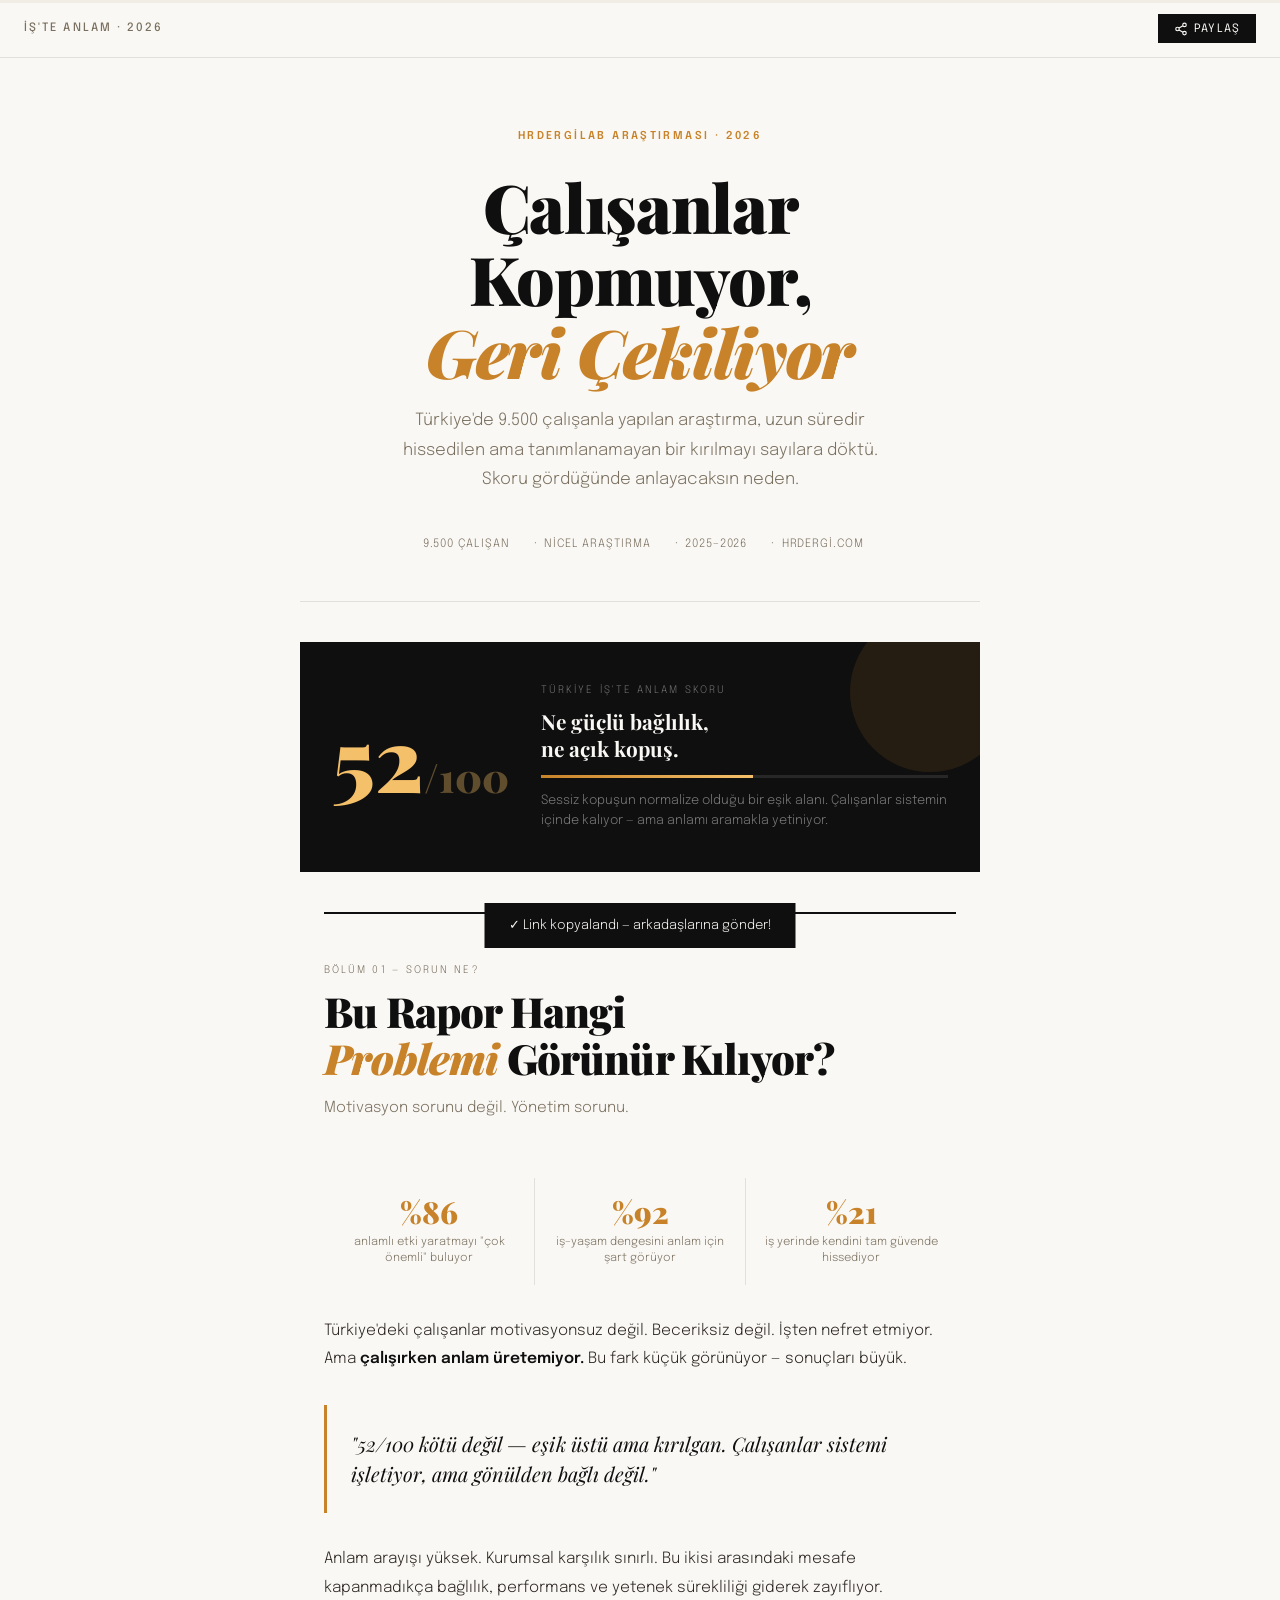
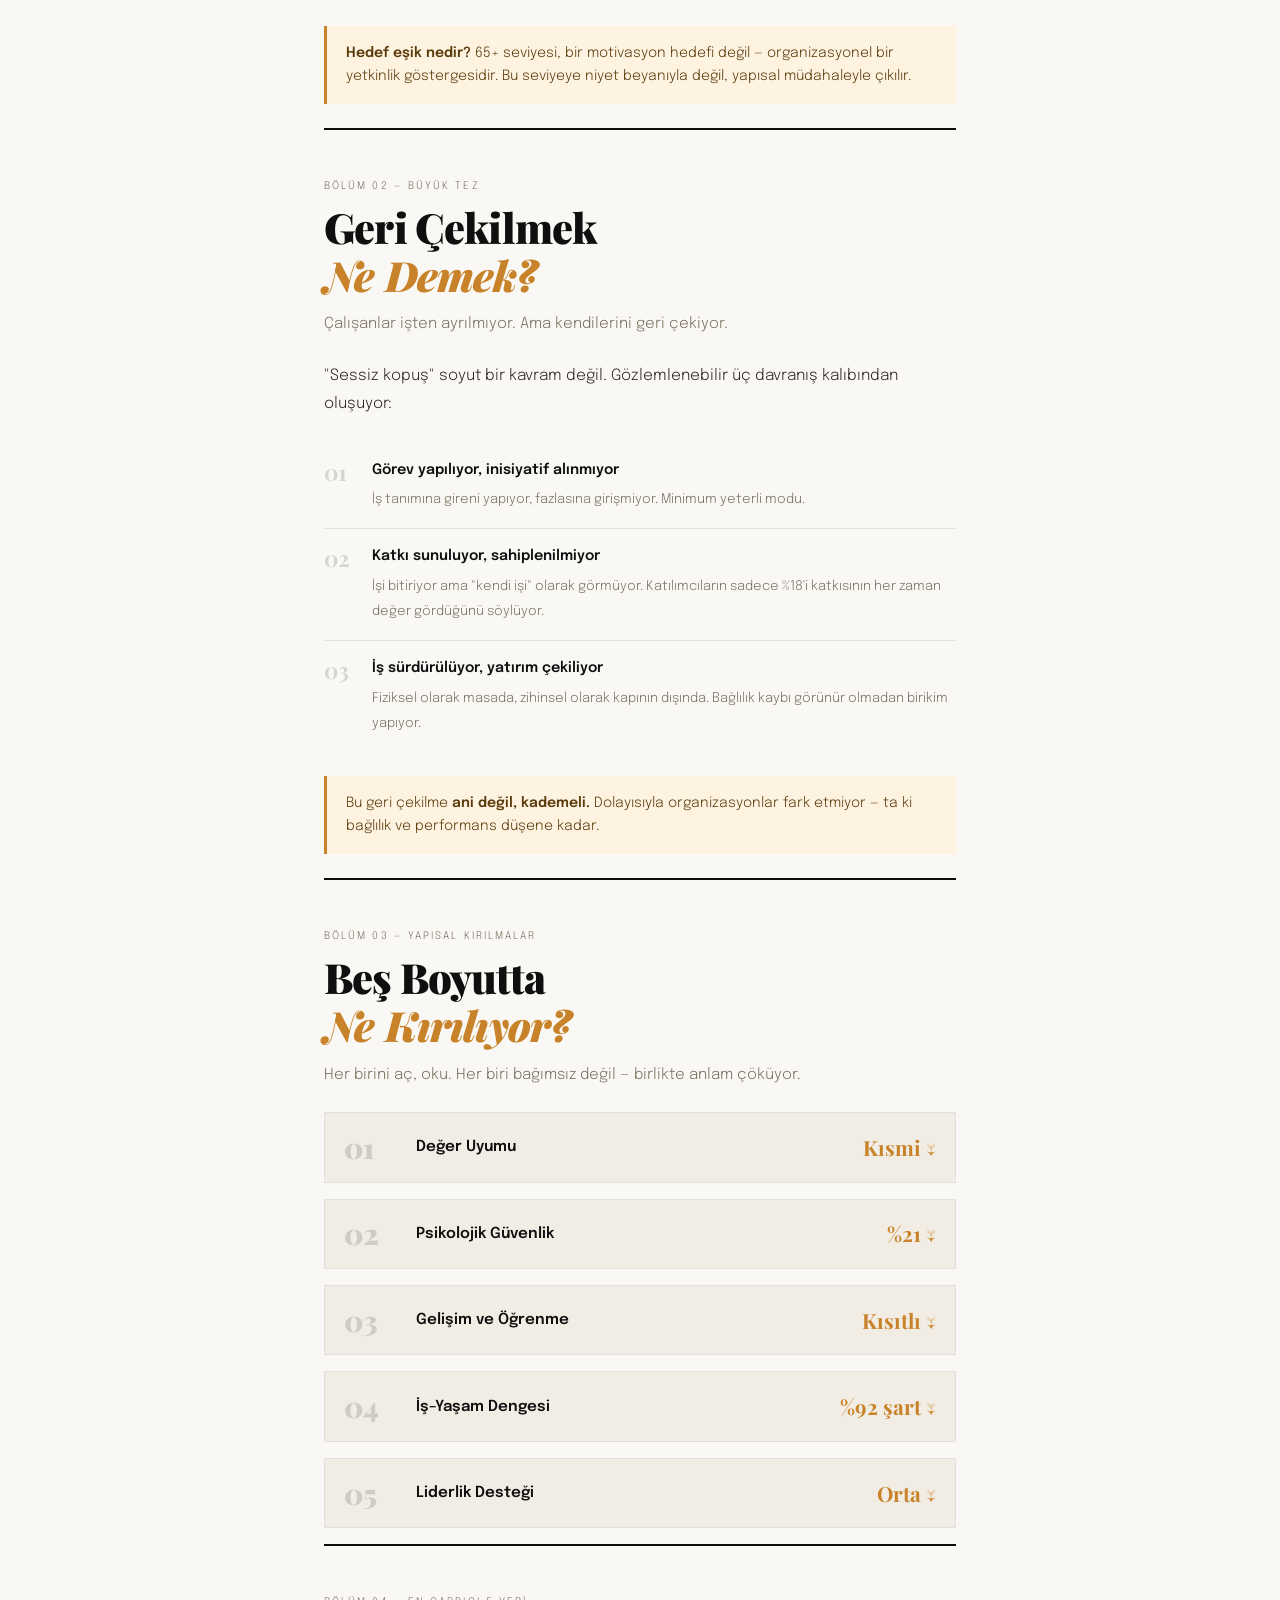
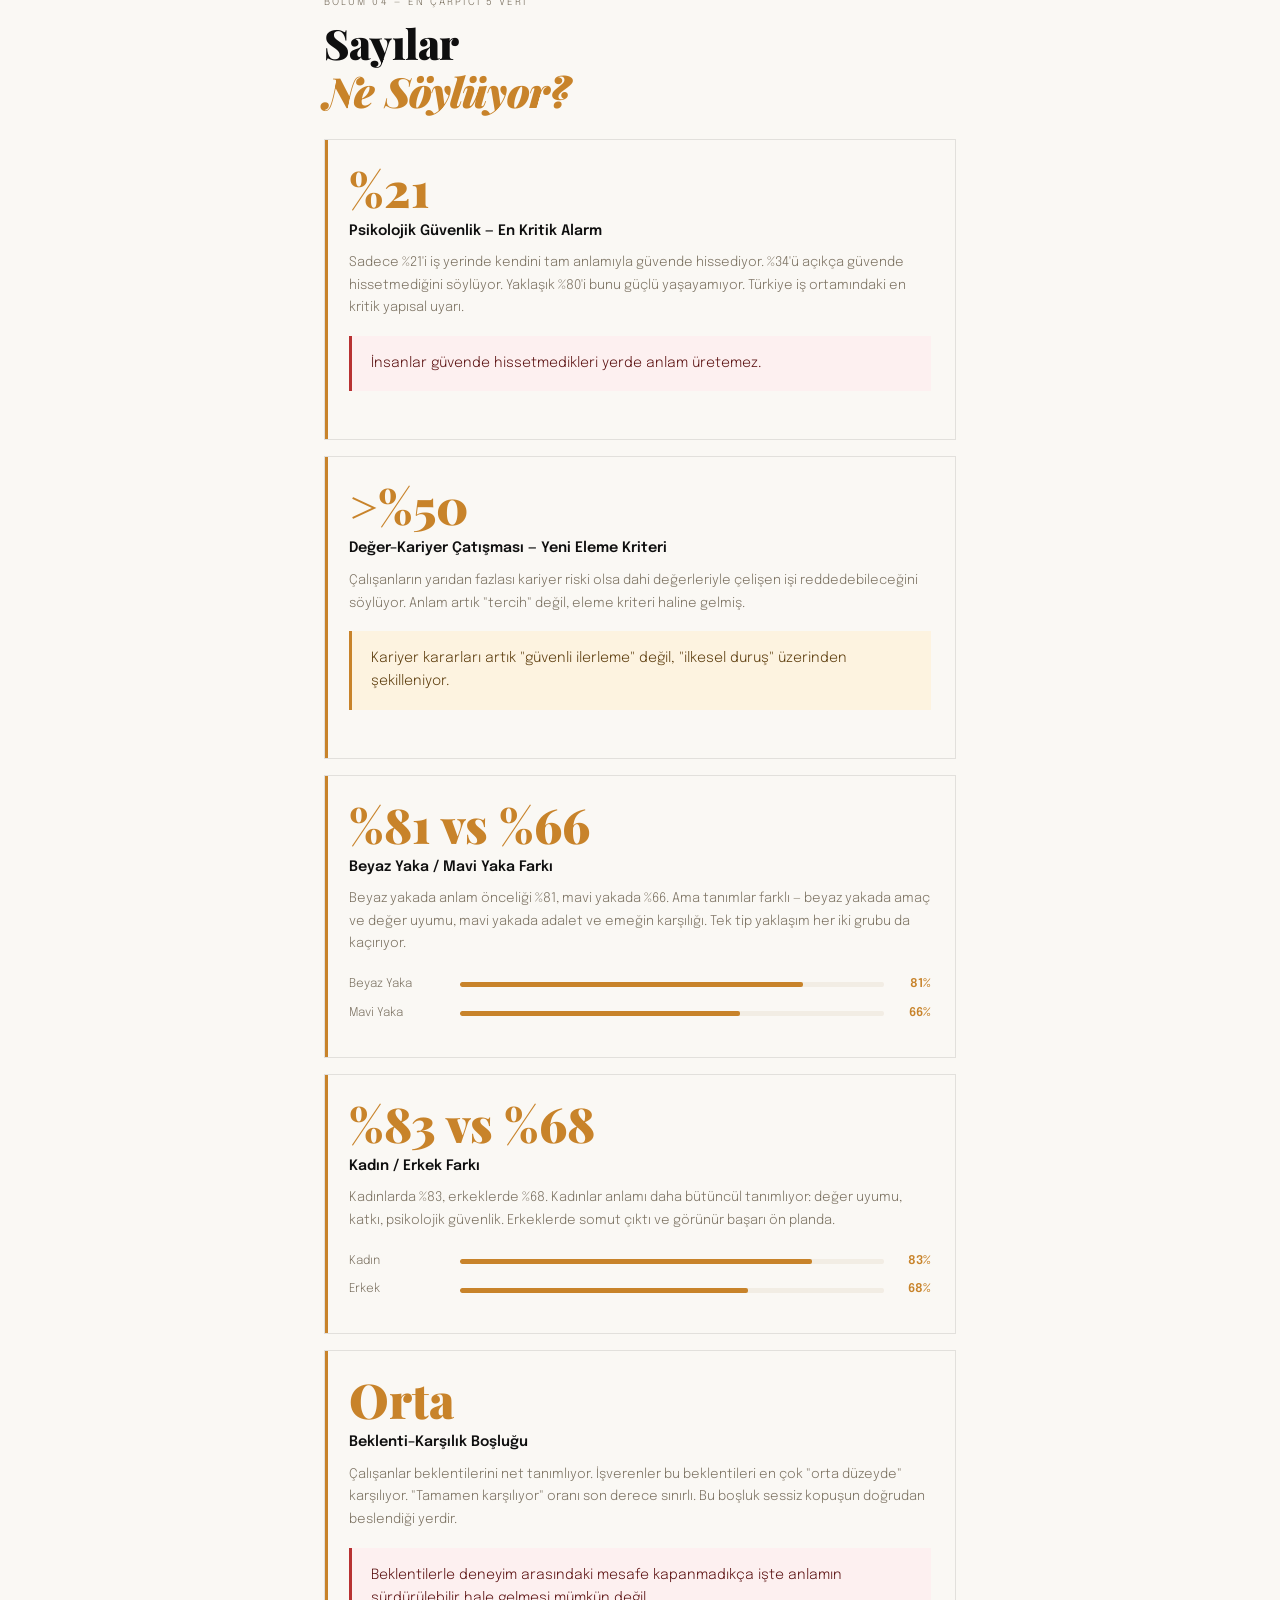
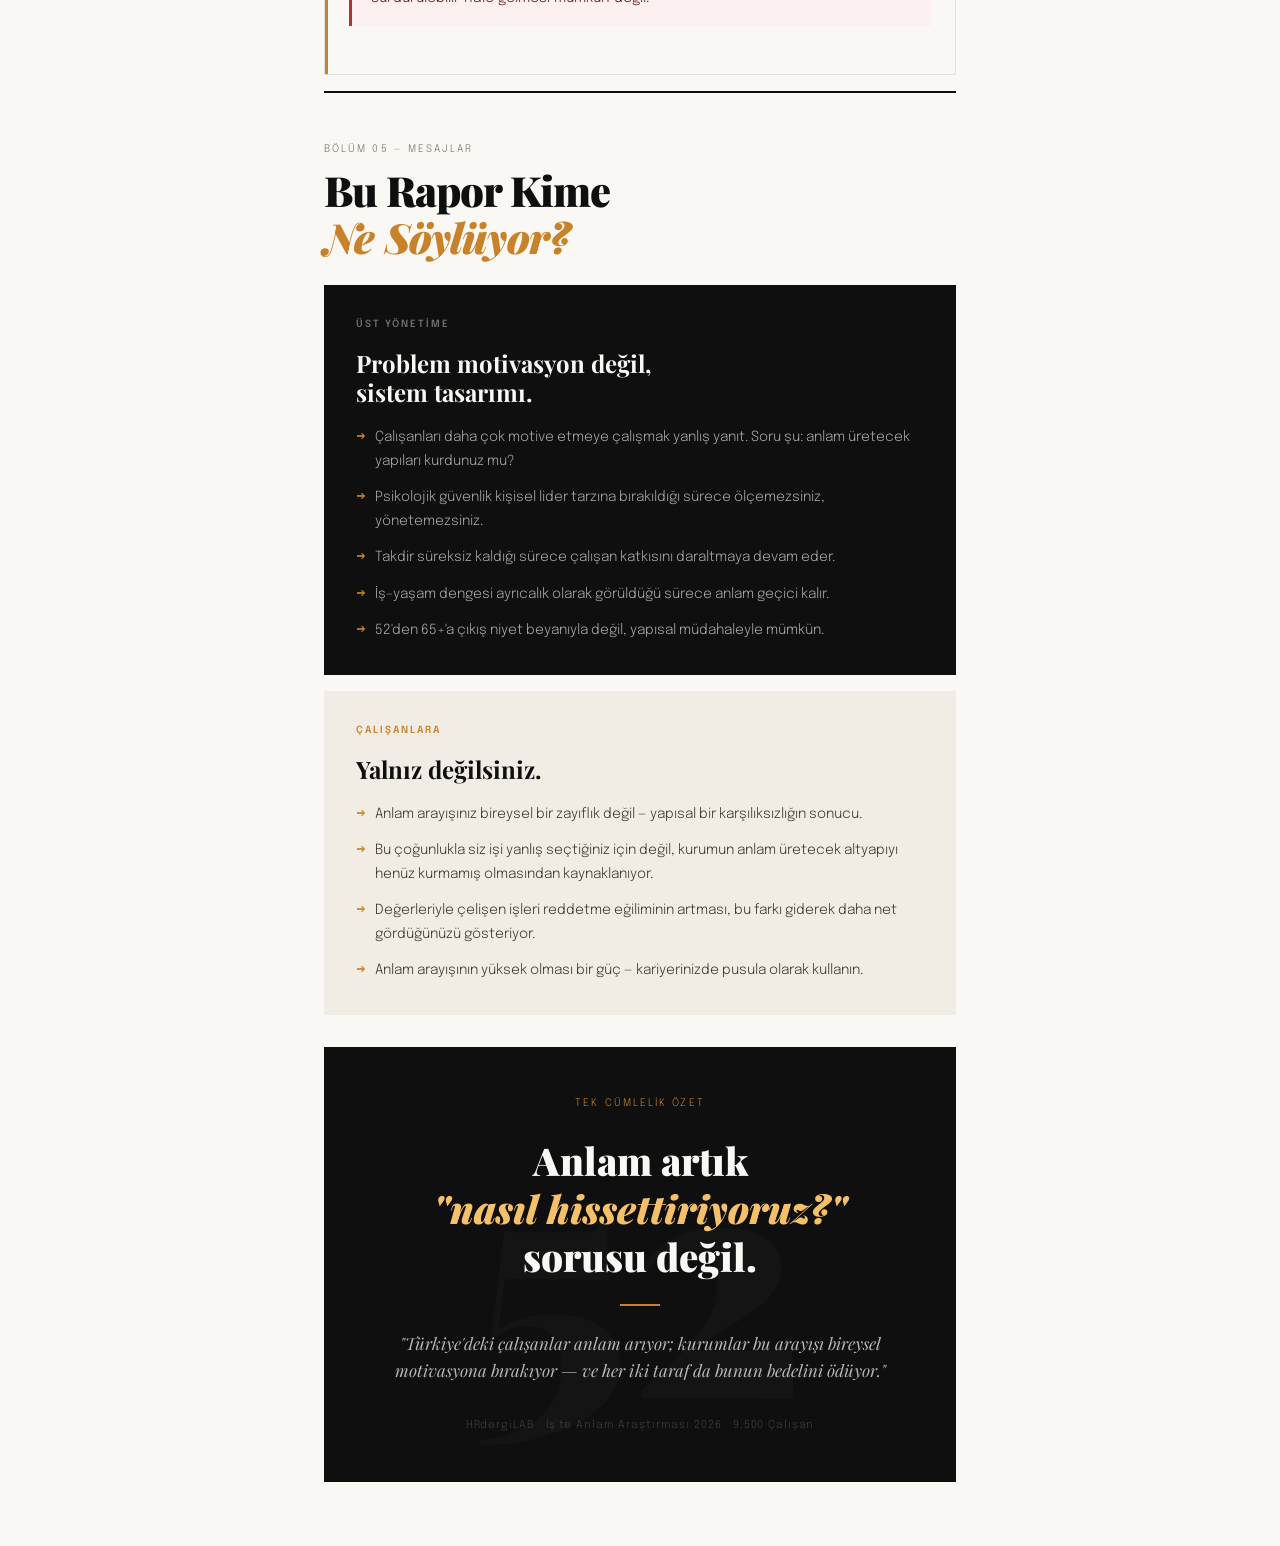
==== index.html @ ba6920d3 "Rename index.html.html to index.html" ====
<!DOCTYPE html>
<html lang="tr">
<head>
<meta charset="UTF-8">
<meta name="viewport" content="width=device-width, initial-scale=1.0">
<meta name="description" content="Türkiye'de 9.500 çalışanla yapılan İş'te Anlam Araştırması 2026 — Kopuş eşiğinde bir çalışma deneyimi">
<title>İş'te Anlam 2026 · Bunu Okuman Lazım</title>
<link href="https://fonts.googleapis.com/css2?family=Playfair+Display:ital,wght@0,700;0,900;1,700&family=Epilogue:wght@300;400;500;600&display=swap" rel="stylesheet">
<style>
:root {
  --ink: #0f0f0f;
  --paper: #faf8f4;
  --cream: #f2ede4;
  --amber: #c8832a;
  --amber-light: #f5c06a;
  --amber-pale: #fdf3e0;
  --red: #b83232;
  --green: #2a7a4b;
  --muted: #7a7060;
  --border: rgba(15,15,15,0.1);
}

* { margin:0; padding:0; box-sizing:border-box; }
html { scroll-behavior: smooth; }

body {
  background: var(--paper);
  color: var(--ink);
  font-family: 'Epilogue', sans-serif;
  font-weight: 300;
  line-height: 1.6;
  -webkit-font-smoothing: antialiased;
}

/* ─── READING PROGRESS ─── */
#rp {
  position: fixed; top:0; left:0; right:0; height:3px; z-index:999;
  background: var(--cream);
}
#rp-bar {
  height:100%; width:0%;
  background: linear-gradient(90deg, var(--amber), var(--amber-light));
  transition: width 0.08s linear;
}

/* ─── STICKY NAV ─── */
.topbar {
  position: sticky; top:0; z-index:100;
  background: rgba(250,248,244,0.95);
  backdrop-filter: blur(8px);
  border-bottom: 1px solid var(--border);
  padding: 0.9rem 1.5rem;
  display: flex; align-items: center; justify-content: space-between;
}
.topbar-brand {
  font-size: 0.72rem; letter-spacing: 0.18em; text-transform: uppercase;
  color: var(--muted); font-weight: 500;
}
.topbar-share {
  background: var(--ink); color: var(--paper);
  border: none; cursor: pointer;
  font-family: 'Epilogue', sans-serif;
  font-size: 0.72rem; letter-spacing: 0.1em; text-transform: uppercase;
  padding: 0.45rem 1rem;
  display: flex; align-items: center; gap: 0.4rem;
  transition: background 0.2s;
}
.topbar-share:hover { background: var(--amber); }
.topbar-share svg { width:14px; height:14px; }

/* ─── HERO ─── */
.hero {
  padding: 4rem 1.5rem 3rem;
  max-width: 680px; margin: 0 auto;
  text-align: center;
  border-bottom: 1px solid var(--border);
}
.hero-kicker {
  display: inline-block;
  font-size: 0.68rem; letter-spacing: 0.22em; text-transform: uppercase;
  color: var(--amber); font-weight: 600;
  margin-bottom: 1.5rem;
}
.hero-title {
  font-family: 'Playfair Display', serif;
  font-size: clamp(2.4rem, 8vw, 4.2rem);
  font-weight: 900;
  line-height: 1.08;
  margin-bottom: 1.2rem;
  letter-spacing: -0.02em;
}
.hero-title em { font-style: italic; color: var(--amber); }
.hero-deck {
  font-size: 1.05rem; color: var(--muted);
  max-width: 520px; margin: 0 auto 2.5rem;
  line-height: 1.75;
}
.hero-meta {
  display: flex; align-items: center; justify-content: center;
  gap: 1.5rem; flex-wrap: wrap;
  font-size: 0.72rem; letter-spacing: 0.08em; text-transform: uppercase;
  color: var(--muted);
}
.hero-meta span { display: flex; align-items: center; gap: 0.4rem; }
.hero-meta span::before { content:'·'; }
.hero-meta span:first-child::before { content:''; }

/* ─── SCORE HERO BLOCK ─── */
.score-block {
  margin: 2.5rem 1.5rem;
  max-width: 680px; margin-left: auto; margin-right: auto;
  background: var(--ink);
  color: var(--paper);
  padding: 2.5rem 2rem;
  display: grid; grid-template-columns: auto 1fr; gap: 2rem; align-items: center;
  position: relative; overflow: hidden;
}
.score-block::before {
  content: '';
  position: absolute; right: -30px; top: -30px;
  width: 160px; height: 160px; border-radius: 50%;
  background: rgba(200,131,42,0.12);
}
.score-num {
  font-family: 'Playfair Display', serif;
  font-size: 5.5rem; font-weight: 900;
  color: var(--amber-light);
  line-height: 1;
}
.score-denom { font-size: 2.5rem; opacity: 0.35; }
.score-right {}
.score-label {
  font-size: 0.65rem; letter-spacing: 0.2em; text-transform: uppercase;
  color: rgba(255,255,255,0.4); margin-bottom: 0.6rem;
}
.score-headline {
  font-family: 'Playfair Display', serif;
  font-size: 1.3rem; font-weight: 700;
  color: var(--paper); margin-bottom: 0.8rem;
  line-height: 1.3;
}
.score-bar-track {
  height: 3px; background: rgba(255,255,255,0.1); margin-bottom: 0.8rem;
}
.score-bar-fill {
  height: 100%; width: 0%;
  background: linear-gradient(90deg, var(--amber), var(--amber-light));
  transition: width 1.4s cubic-bezier(0.22,1,0.36,1);
}
.score-caption { font-size: 0.8rem; color: rgba(255,255,255,0.45); line-height: 1.6; }

/* ─── CONTAINER ─── */
.container { max-width: 680px; margin: 0 auto; padding: 0 1.5rem; }

/* ─── SECTION HEADER ─── */
.sec-header {
  padding: 3rem 0 1.5rem;
  border-top: 2px solid var(--ink);
}
.sec-num {
  font-size: 0.65rem; letter-spacing: 0.2em; text-transform: uppercase;
  color: var(--muted); margin-bottom: 0.5rem;
}
.sec-title {
  font-family: 'Playfair Display', serif;
  font-size: clamp(1.7rem, 5vw, 2.6rem);
  font-weight: 900; line-height: 1.15;
  letter-spacing: -0.02em;
}
.sec-title em { font-style: italic; color: var(--amber); }
.sec-lead {
  font-size: 0.95rem; color: var(--muted);
  margin-top: 0.8rem; line-height: 1.75;
}

/* ─── PULL QUOTE ─── */
.pullquote {
  margin: 2rem 0;
  padding: 1.5rem 0 1.5rem 1.5rem;
  border-left: 3px solid var(--amber);
  font-family: 'Playfair Display', serif;
  font-size: 1.25rem; font-style: italic;
  line-height: 1.5; color: var(--ink);
}

/* ─── STAT PILL ROW ─── */
.stat-row {
  display: grid; grid-template-columns: repeat(3, 1fr);
  gap: 1px; background: var(--border);
  margin: 2rem 0;
}
.stat-cell {
  background: var(--paper);
  padding: 1.2rem 1rem;
  text-align: center;
}
.stat-val {
  font-family: 'Playfair Display', serif;
  font-size: 1.9rem; font-weight: 900; color: var(--amber);
  display: block; line-height: 1;
}
.stat-lbl { font-size: 0.72rem; color: var(--muted); margin-top: 0.4rem; line-height: 1.4; }

/* ─── BODY TEXT ─── */
.body-text {
  font-size: 0.97rem; line-height: 1.82;
  color: #2a2520;
  margin-bottom: 1.2rem;
}
.body-text strong { font-weight: 600; color: var(--ink); }

/* ─── ALERT BOX ─── */
.alert {
  background: var(--amber-pale);
  border-left: 3px solid var(--amber);
  padding: 1rem 1.2rem;
  margin: 1.5rem 0;
  font-size: 0.88rem; line-height: 1.65;
  color: #5a3a0a;
}
.alert-red {
  background: #fdf0f0;
  border-left-color: var(--red);
  color: #5a1010;
}
.alert-green {
  background: #f0faf4;
  border-left-color: var(--green);
  color: #0f3a20;
}
.alert strong { font-weight: 600; }

/* ─── 5 BREAKS ─── */
.break-card {
  border: 1px solid var(--border);
  margin-bottom: 1rem;
  overflow: hidden;
}
.break-card-head {
  display: grid; grid-template-columns: 56px 1fr auto;
  align-items: center; gap: 1rem;
  padding: 1.1rem 1.2rem;
  background: var(--cream);
  cursor: pointer;
  user-select: none;
  transition: background 0.2s;
}
.break-card-head:hover { background: #ede8de; }
.break-card-num {
  font-family: 'Playfair Display', serif;
  font-size: 1.8rem; font-weight: 900;
  color: rgba(15,15,15,0.15);
  line-height: 1;
}
.break-card-title { font-size: 0.95rem; font-weight: 600; }
.break-card-metric {
  font-family: 'Playfair Display', serif;
  font-size: 1.3rem; font-weight: 700;
  color: var(--amber); white-space: nowrap;
}
.break-card-body {
  display: none; padding: 1.2rem 1.2rem 1.5rem;
  border-top: 1px solid var(--border);
}
.break-card-body.open { display: block; }
.break-body-grid { display: grid; grid-template-columns: 1fr; gap: 1rem; }
@media(min-width:520px) { .break-body-grid { grid-template-columns: 1fr 1fr; } }
.break-body-col {}
.break-col-head {
  font-size: 0.62rem; letter-spacing: 0.15em; text-transform: uppercase;
  color: var(--muted); margin-bottom: 0.6rem; font-weight: 600;
}
.break-col-text {
  font-size: 0.85rem; line-height: 1.72; color: #3a3328;
}
.risk-chip {
  display: inline-block; margin-top: 0.8rem;
  background: #fdf0f0; color: var(--red);
  font-size: 0.75rem; padding: 0.35rem 0.8rem;
  font-weight: 500;
}

/* ─── DATA CARDS ─── */
.data-card {
  border: 1px solid var(--border);
  padding: 1.5rem;
  margin-bottom: 1rem;
  position: relative;
}
.data-card::before {
  content: '';
  position: absolute; top:0; left:0; bottom:0; width:3px;
  background: var(--amber);
}
.data-big {
  font-family: 'Playfair Display', serif;
  font-size: 3rem; font-weight: 900; color: var(--amber);
  line-height: 1; margin-bottom: 0.5rem;
}
.data-title { font-size: 0.9rem; font-weight: 600; margin-bottom: 0.6rem; }
.data-body { font-size: 0.83rem; color: var(--muted); line-height: 1.7; }

/* ─── COMPARE BARS ─── */
.compare-wrap { margin-top: 1.2rem; }
.compare-row {
  display: grid; grid-template-columns: 100px 1fr 36px;
  align-items: center; gap: 0.7rem; margin-bottom: 0.6rem;
}
.compare-lbl { font-size: 0.75rem; color: var(--muted); }
.compare-track { height: 5px; background: var(--cream); border-radius: 2px; overflow: hidden; }
.compare-fill {
  height: 100%; width: 0%; background: var(--amber);
  border-radius: 2px;
  transition: width 1.2s cubic-bezier(0.22,1,0.36,1);
}
.compare-pct { font-size: 0.75rem; font-weight: 600; color: var(--amber); text-align: right; }

/* ─── BEHAVIOR LIST ─── */
.behavior-list { margin: 1.5rem 0; }
.b-item {
  display: grid; grid-template-columns: 32px 1fr;
  gap: 1rem; padding: 1rem 0;
  border-bottom: 1px solid var(--border);
}
.b-item:last-child { border-bottom: none; }
.b-n {
  font-family: 'Playfair Display', serif;
  font-size: 1.4rem; font-weight: 700; color: rgba(15,15,15,0.15);
  line-height: 1.2;
}
.b-strong { font-size: 0.9rem; font-weight: 600; display: block; margin-bottom: 0.3rem; }
.b-text { font-size: 0.83rem; color: var(--muted); line-height: 1.65; }

/* ─── MESSAGES ─── */
.msg-block {
  padding: 2rem;
  margin-bottom: 1rem;
}
.msg-block-dark { background: var(--ink); color: var(--paper); }
.msg-block-light { background: var(--cream); }
.msg-label {
  font-size: 0.62rem; letter-spacing: 0.2em; text-transform: uppercase;
  margin-bottom: 1rem; font-weight: 600;
}
.msg-block-dark .msg-label { color: rgba(255,255,255,0.4); }
.msg-block-light .msg-label { color: var(--amber); }
.msg-title {
  font-family: 'Playfair Display', serif;
  font-size: 1.5rem; font-weight: 700; line-height: 1.2;
  margin-bottom: 1.2rem;
}
.msg-list { list-style: none; display: flex; flex-direction: column; gap: 0.8rem; }
.msg-list li {
  font-size: 0.87rem; line-height: 1.7;
  padding-left: 1.2rem; position: relative;
}
.msg-list li::before {
  content: '→'; position: absolute; left: 0;
  color: var(--amber); font-weight: 600;
}
.msg-block-dark .msg-list li { color: rgba(255,255,255,0.65); }
.msg-block-light .msg-list li { color: #3a3328; }

/* ─── FINALE ─── */
.finale {
  margin: 2rem 0 4rem;
  padding: 3rem 1.5rem;
  background: var(--ink);
  text-align: center;
  position: relative; overflow: hidden;
}
.finale::before {
  content: '52';
  position: absolute;
  font-family: 'Playfair Display', serif;
  font-size: 20rem; font-weight: 900;
  color: rgba(255,255,255,0.02);
  top: 50%; left: 50%;
  transform: translate(-50%, -50%);
  white-space: nowrap; pointer-events: none;
}
.finale-kicker {
  font-size: 0.65rem; letter-spacing: 0.2em; text-transform: uppercase;
  color: var(--amber); margin-bottom: 1.5rem;
}
.finale-title {
  font-family: 'Playfair Display', serif;
  font-size: clamp(1.4rem, 5vw, 2.4rem); font-weight: 900;
  color: var(--paper); line-height: 1.25;
  margin-bottom: 1.5rem;
}
.finale-title em { font-style: italic; color: var(--amber-light); }
.finale-rule { width: 40px; height: 2px; background: var(--amber); margin: 0 auto 1.5rem; }
.finale-quote {
  font-family: 'Playfair Display', serif;
  font-style: italic; font-size: 1.05rem; line-height: 1.65;
  color: rgba(255,255,255,0.7); max-width: 520px; margin: 0 auto;
}
.finale-source {
  margin-top: 2rem;
  font-size: 0.68rem; letter-spacing: 0.08em;
  color: rgba(255,255,255,0.2);
}

/* ─── DIVIDER ─── */
.divider {
  border: none; border-top: 1px solid var(--border);
  margin: 2rem 0;
}

/* ─── TOAST ─── */
#toast {
  position: fixed; bottom: 2rem; left: 50%; transform: translateX(-50%) translateY(80px);
  background: var(--ink); color: var(--paper);
  padding: 0.75rem 1.5rem; font-size: 0.82rem;
  z-index: 9999; transition: transform 0.3s ease;
  pointer-events: none;
}
#toast.show { transform: translateX(-50%) translateY(0); }

/* ─── ANIMATIONS ─── */
.reveal { opacity:0; transform: translateY(20px); transition: opacity 0.6s ease, transform 0.6s ease; }
.reveal.on { opacity:1; transform: translateY(0); }

/* ─── MOBILE TWEAKS ─── */
@media(max-width: 480px) {
  .score-block { grid-template-columns: 1fr; text-align: center; }
  .score-num { font-size: 4rem; }
  .stat-row { grid-template-columns: 1fr 1fr; }
  .stat-row .stat-cell:last-child { grid-column: span 2; }
}
</style>
</head>
<body>

<div id="rp"><div id="rp-bar"></div></div>

<!-- NAV -->
<div class="topbar">
  <div class="topbar-brand">İş'te Anlam · 2026</div>
  <button class="topbar-share" onclick="shareOrCopy()">
    <svg viewBox="0 0 24 24" fill="none" stroke="currentColor" stroke-width="2">
      <circle cx="18" cy="5" r="3"/><circle cx="6" cy="12" r="3"/><circle cx="18" cy="19" r="3"/>
      <line x1="8.59" y1="13.51" x2="15.42" y2="17.49"/><line x1="15.41" y1="6.51" x2="8.59" y2="10.49"/>
    </svg>
    Paylaş
  </button>
</div>

<!-- HERO -->
<div class="hero reveal">
  <span class="hero-kicker">HRdergiLAB Araştırması · 2026</span>
  <h1 class="hero-title">Çalışanlar Kopmuyor,<br><em>Geri Çekiliyor</em></h1>
  <p class="hero-deck">
    Türkiye'de 9.500 çalışanla yapılan araştırma, uzun süredir hissedilen ama tanımlanamayan bir kırılmayı sayılara döktü. Skoru gördüğünde anlayacaksın neden.
  </p>
  <div class="hero-meta">
    <span>9.500 Çalışan</span>
    <span>Nicel Araştırma</span>
    <span>2025–2026</span>
    <span>hrdergi.com</span>
  </div>
</div>

<!-- SCORE -->
<div class="score-block reveal">
  <div class="score-num">52<span class="score-denom">/100</span></div>
  <div class="score-right">
    <div class="score-label">Türkiye İş'te Anlam Skoru</div>
    <div class="score-headline">Ne güçlü bağlılık,<br>ne açık kopuş.</div>
    <div class="score-bar-track"><div class="score-bar-fill" id="sbar"></div></div>
    <div class="score-caption">Sessiz kopuşun normalize olduğu bir eşik alanı. Çalışanlar sistemin içinde kalıyor — ama anlamı aramakla yetiniyor.</div>
  </div>
</div>

<!-- BÖLÜM 1: SORUN -->
<div class="container">
  <div class="sec-header reveal">
    <div class="sec-num">Bölüm 01 — Sorun Ne?</div>
    <h2 class="sec-title">Bu Rapor Hangi<br><em>Problemi</em> Görünür Kılıyor?</h2>
    <p class="sec-lead">Motivasyon sorunu değil. Yönetim sorunu.</p>
  </div>

  <div class="stat-row reveal">
    <div class="stat-cell">
      <span class="stat-val">%86</span>
      <div class="stat-lbl">anlamlı etki yaratmayı "çok önemli" buluyor</div>
    </div>
    <div class="stat-cell">
      <span class="stat-val">%92</span>
      <div class="stat-lbl">iş–yaşam dengesini anlam için şart görüyor</div>
    </div>
    <div class="stat-cell">
      <span class="stat-val">%21</span>
      <div class="stat-lbl">iş yerinde kendini tam güvende hissediyor</div>
    </div>
  </div>

  <p class="body-text reveal">
    Türkiye'deki çalışanlar motivasyonsuz değil. Beceriksiz değil. İşten nefret etmiyor. Ama <strong>çalışırken anlam üretemiyor.</strong> Bu fark küçük görünüyor — sonuçları büyük.
  </p>

  <div class="pullquote reveal">
    "52/100 kötü değil — eşik üstü ama kırılgan. Çalışanlar sistemi işletiyor, ama gönülden bağlı değil."
  </div>

  <p class="body-text reveal">
    Anlam arayışı yüksek. Kurumsal karşılık sınırlı. Bu ikisi arasındaki mesafe kapanmadıkça bağlılık, performans ve yetenek sürekliliği giderek zayıflıyor.
  </p>

  <div class="alert reveal">
    <strong>Hedef eşik nedir?</strong> 65+ seviyesi, bir motivasyon hedefi değil — organizasyonel bir yetkinlik göstergesidir. Bu seviyeye niyet beyanıyla değil, yapısal müdahaleyle çıkılır.
  </div>
</div>

<!-- BÖLÜM 2: BÜYÜK TEZ -->
<div class="container">
  <div class="sec-header reveal">
    <div class="sec-num">Bölüm 02 — Büyük Tez</div>
    <h2 class="sec-title">Geri Çekilmek<br><em>Ne Demek?</em></h2>
    <p class="sec-lead">Çalışanlar işten ayrılmıyor. Ama kendilerini geri çekiyor.</p>
  </div>

  <p class="body-text reveal">
    "Sessiz kopuş" soyut bir kavram değil. Gözlemlenebilir üç davranış kalıbından oluşuyor:
  </p>

  <div class="behavior-list reveal">
    <div class="b-item">
      <div class="b-n">01</div>
      <div>
        <span class="b-strong">Görev yapılıyor, inisiyatif alınmıyor</span>
        <span class="b-text">İş tanımına gireni yapıyor, fazlasına girişmiyor. Minimum yeterli modu.</span>
      </div>
    </div>
    <div class="b-item">
      <div class="b-n">02</div>
      <div>
        <span class="b-strong">Katkı sunuluyor, sahiplenilmiyor</span>
        <span class="b-text">İşi bitiriyor ama "kendi işi" olarak görmüyor. Katılımcıların sadece %18'i katkısının her zaman değer gördüğünü söylüyor.</span>
      </div>
    </div>
    <div class="b-item">
      <div class="b-n">03</div>
      <div>
        <span class="b-strong">İş sürdürülüyor, yatırım çekiliyor</span>
        <span class="b-text">Fiziksel olarak masada, zihinsel olarak kapının dışında. Bağlılık kaybı görünür olmadan birikim yapıyor.</span>
      </div>
    </div>
  </div>

  <div class="alert reveal">
    Bu geri çekilme <strong>ani değil, kademeli.</strong> Dolayısıyla organizasyonlar fark etmiyor — ta ki bağlılık ve performans düşene kadar.
  </div>
</div>

<!-- BÖLÜM 3: 5 KIRILMA -->
<div class="container">
  <div class="sec-header reveal">
    <div class="sec-num">Bölüm 03 — Yapısal Kırılmalar</div>
    <h2 class="sec-title">Beş Boyutta<br><em>Ne Kırılıyor?</em></h2>
    <p class="sec-lead">Her birini aç, oku. Her biri bağımsız değil — birlikte anlam çöküyor.</p>
  </div>

  <!-- KART 1 -->
  <div class="break-card reveal">
    <div class="break-card-head" onclick="toggleCard(this)">
      <div class="break-card-num">01</div>
      <div class="break-card-title">Değer Uyumu</div>
      <div class="break-card-metric">Kısmi ↓</div>
    </div>
    <div class="break-card-body">
      <div class="break-body-grid">
        <div class="break-body-col">
          <div class="break-col-head">Yapısal Anlam</div>
          <p class="break-col-text">Değer uyumu zayıfladığında motivasyon düşmez — içsel mesafe oluşur. Çalışan görevini yapıyor ama işiyle duygusal bağ kuramıyor. Bu, anlam kaybının en erken ve en görünmez sinyali.</p>
        </div>
        <div class="break-body-col">
          <div class="break-col-head">Kurum Riski</div>
          <p class="break-col-text">Değer uyumu sağlanamayan yapılarda diğer dört boyuttaki iyileştirmelerin etkisi sınırlı kalır. Zemin çatlaksa üst katlar tutmaz.</p>
          <span class="risk-chip">⚠ Temel kırılma noktası</span>
        </div>
      </div>
    </div>
  </div>

  <!-- KART 2 -->
  <div class="break-card reveal">
    <div class="break-card-head" onclick="toggleCard(this)">
      <div class="break-card-num">02</div>
      <div class="break-card-title">Psikolojik Güvenlik</div>
      <div class="break-card-metric">%21 ↓</div>
    </div>
    <div class="break-card-body">
      <div class="break-body-grid">
        <div class="break-body-col">
          <div class="break-col-head">Yapısal Anlam</div>
          <p class="break-col-text">Sadece %21 tam güvende. %34'ü açıkça güvende hissetmiyor. Güvensiz ortamda çalışanlar kendilerini koruma moduna geçiyor — risk almıyor, farklı düşünmüyor. Anlam burada başlamadan bitiyor.</p>
        </div>
        <div class="break-body-col">
          <div class="break-col-head">Kurum Riski</div>
          <p class="break-col-text">Güvenlik şu an bireysel lider tarzına göre değişiyor — bir ekipte var, diğerinde yok. Standartlaştırılmazsa yönetilemez.</p>
          <span class="risk-chip">⚠ En kritik alarm</span>
        </div>
      </div>
    </div>
  </div>

  <!-- KART 3 -->
  <div class="break-card reveal">
    <div class="break-card-head" onclick="toggleCard(this)">
      <div class="break-card-num">03</div>
      <div class="break-card-title">Gelişim ve Öğrenme</div>
      <div class="break-card-metric">Kısıtlı ↓</div>
    </div>
    <div class="break-card-body">
      <div class="break-body-grid">
        <div class="break-body-col">
          <div class="break-col-head">Yapısal Anlam</div>
          <p class="break-col-text">Gelişim perspektifi olmayan iş, anlamsız olmaktan öte — "katlanılan" hale geliyor. Çalışan zihinsel olarak işi terk ediyor, fiziksel olarak değil.</p>
        </div>
        <div class="break-body-col">
          <div class="break-col-head">Kurum Riski</div>
          <p class="break-col-text">Kurumlar yeteneklerini fiziksel değil zihinsel olarak kaybediyor. Çalışan masada oturuyorken kayıp başlamış oluyor.</p>
          <span class="risk-chip">⚠ Görünmez yetenek kaybı</span>
        </div>
      </div>
    </div>
  </div>

  <!-- KART 4 -->
  <div class="break-card reveal">
    <div class="break-card-head" onclick="toggleCard(this)">
      <div class="break-card-num">04</div>
      <div class="break-card-title">İş–Yaşam Dengesi</div>
      <div class="break-card-metric">%92 şart ↓</div>
    </div>
    <div class="break-card-body">
      <div class="break-body-grid">
        <div class="break-body-col">
          <div class="break-col-head">Yapısal Anlam</div>
          <p class="break-col-text">%92'si dengeyi anlam için temel şart görüyor. Denge bozulduğunda işin içeriği ne kadar güçlü olursa olsun anlam sürdürülemiyor.</p>
        </div>
        <div class="break-body-col">
          <div class="break-col-head">Kurum Riski</div>
          <p class="break-col-text">Denge şu an yan hak olarak yönetiliyor. Oysa bu bir iş tasarımı meselesi. Politikalar kaynakları değiştirmeden sonuç vermiyor.</p>
          <span class="risk-chip">⚠ Sessiz kopuşun zemini</span>
        </div>
      </div>
    </div>
  </div>

  <!-- KART 5 -->
  <div class="break-card reveal">
    <div class="break-card-head" onclick="toggleCard(this)">
      <div class="break-card-num">05</div>
      <div class="break-card-title">Liderlik Desteği</div>
      <div class="break-card-metric">Orta ↓</div>
    </div>
    <div class="break-card-body">
      <div class="break-body-grid">
        <div class="break-body-col">
          <div class="break-col-head">Yapısal Anlam</div>
          <p class="break-col-text">Liderler şu an işi yönetiyor, anlam üretmiyor. Performans hedefleri konuşuluyor, "neden buradayız" konuşulmuyor.</p>
        </div>
        <div class="break-body-col">
          <div class="break-col-head">Kurum Riski</div>
          <p class="break-col-text">Liderlik desteği olmadığında diğer dört boyuttaki iyileştirmeler etkisiz kalıyor. Anlam, liderlik üzerinden günlük deneyime taşınıyor — ya da taşınmıyor.</p>
          <span class="risk-chip">⚠ Sistem çarpanı</span>
        </div>
      </div>
    </div>
  </div>
</div>

<!-- BÖLÜM 4: VERİLER -->
<div class="container">
  <div class="sec-header reveal">
    <div class="sec-num">Bölüm 04 — En Çarpıcı 5 Veri</div>
    <h2 class="sec-title">Sayılar<br><em>Ne Söylüyor?</em></h2>
  </div>

  <div class="data-card reveal">
    <div class="data-big">%21</div>
    <div class="data-title">Psikolojik Güvenlik — En Kritik Alarm</div>
    <p class="data-body">Sadece %21'i iş yerinde kendini tam anlamıyla güvende hissediyor. %34'ü açıkça güvende hissetmediğini söylüyor. Yaklaşık %80'i bunu güçlü yaşayamıyor. Türkiye iş ortamındaki en kritik yapısal uyarı.</p>
    <div class="alert alert-red" style="margin-top:1rem">
      İnsanlar güvende hissetmedikleri yerde anlam üretemez.
    </div>
  </div>

  <div class="data-card reveal">
    <div class="data-big">&gt;%50</div>
    <div class="data-title">Değer–Kariyer Çatışması — Yeni Eleme Kriteri</div>
    <p class="data-body">Çalışanların yarıdan fazlası kariyer riski olsa dahi değerleriyle çelişen işi reddedebileceğini söylüyor. Anlam artık "tercih" değil, eleme kriteri haline gelmiş.</p>
    <div class="alert" style="margin-top:1rem">
      Kariyer kararları artık "güvenli ilerleme" değil, "ilkesel duruş" üzerinden şekilleniyor.
    </div>
  </div>

  <div class="data-card reveal">
    <div class="data-big">%81 vs %66</div>
    <div class="data-title">Beyaz Yaka / Mavi Yaka Farkı</div>
    <p class="data-body">Beyaz yakada anlam önceliği %81, mavi yakada %66. Ama tanımlar farklı — beyaz yakada amaç ve değer uyumu, mavi yakada adalet ve emeğin karşılığı. Tek tip yaklaşım her iki grubu da kaçırıyor.</p>
    <div class="compare-wrap">
      <div class="compare-row">
        <span class="compare-lbl">Beyaz Yaka</span>
        <div class="compare-track"><div class="compare-fill" data-w="81"></div></div>
        <span class="compare-pct">81%</span>
      </div>
      <div class="compare-row">
        <span class="compare-lbl">Mavi Yaka</span>
        <div class="compare-track"><div class="compare-fill" data-w="66"></div></div>
        <span class="compare-pct">66%</span>
      </div>
    </div>
  </div>

  <div class="data-card reveal">
    <div class="data-big">%83 vs %68</div>
    <div class="data-title">Kadın / Erkek Farkı</div>
    <p class="data-body">Kadınlarda %83, erkeklerde %68. Kadınlar anlamı daha bütüncül tanımlıyor: değer uyumu, katkı, psikolojik güvenlik. Erkeklerde somut çıktı ve görünür başarı ön planda.</p>
    <div class="compare-wrap">
      <div class="compare-row">
        <span class="compare-lbl">Kadın</span>
        <div class="compare-track"><div class="compare-fill" data-w="83"></div></div>
        <span class="compare-pct">83%</span>
      </div>
      <div class="compare-row">
        <span class="compare-lbl">Erkek</span>
        <div class="compare-track"><div class="compare-fill" data-w="68"></div></div>
        <span class="compare-pct">68%</span>
      </div>
    </div>
  </div>

  <div class="data-card reveal">
    <div class="data-big">Orta</div>
    <div class="data-title">Beklenti–Karşılık Boşluğu</div>
    <p class="data-body">Çalışanlar beklentilerini net tanımlıyor. İşverenler bu beklentileri en çok "orta düzeyde" karşılıyor. "Tamamen karşılıyor" oranı son derece sınırlı. Bu boşluk sessiz kopuşun doğrudan beslendiği yerdir.</p>
    <div class="alert alert-red" style="margin-top:1rem">
      Beklentilerle deneyim arasındaki mesafe kapanmadıkça işte anlamın sürdürülebilir hale gelmesi mümkün değil.
    </div>
  </div>
</div>

<!-- BÖLÜM 5: MESAJLAR -->
<div class="container">
  <div class="sec-header reveal">
    <div class="sec-num">Bölüm 05 — Mesajlar</div>
    <h2 class="sec-title">Bu Rapor Kime<br><em>Ne Söylüyor?</em></h2>
  </div>
</div>

<div style="max-width:680px; margin:0 auto 0; padding: 0 1.5rem;">
  <div class="msg-block msg-block-dark reveal">
    <div class="msg-label">Üst Yönetime</div>
    <div class="msg-title">Problem motivasyon değil,<br>sistem tasarımı.</div>
    <ul class="msg-list">
      <li>Çalışanları daha çok motive etmeye çalışmak yanlış yanıt. Soru şu: anlam üretecek yapıları kurdunuz mu?</li>
      <li>Psikolojik güvenlik kişisel lider tarzına bırakıldığı sürece ölçemezsiniz, yönetemezsiniz.</li>
      <li>Takdir süreksiz kaldığı sürece çalışan katkısını daraltmaya devam eder.</li>
      <li>İş–yaşam dengesi ayrıcalık olarak görüldüğü sürece anlam geçici kalır.</li>
      <li>52'den 65+'a çıkış niyet beyanıyla değil, yapısal müdahaleyle mümkün.</li>
    </ul>
  </div>

  <div class="msg-block msg-block-light reveal">
    <div class="msg-label">Çalışanlara</div>
    <div class="msg-title">Yalnız değilsiniz.</div>
    <ul class="msg-list">
      <li>Anlam arayışınız bireysel bir zayıflık değil — yapısal bir karşılıksızlığın sonucu.</li>
      <li>Bu çoğunlukla siz işi yanlış seçtiğiniz için değil, kurumun anlam üretecek altyapıyı henüz kurmamış olmasından kaynaklanıyor.</li>
      <li>Değerleriyle çelişen işleri reddetme eğiliminin artması, bu farkı giderek daha net gördüğünüzü gösteriyor.</li>
      <li>Anlam arayışının yüksek olması bir güç — kariyerinizde pusula olarak kullanın.</li>
    </ul>
  </div>
</div>

<!-- FİNALE -->
<div style="max-width:680px; margin:2rem auto 0; padding: 0 1.5rem;">
  <div class="finale reveal">
    <div class="finale-kicker">Tek Cümlelik Özet</div>
    <h2 class="finale-title">Anlam artık<br><em>"nasıl hissettiriyoruz?"</em><br>sorusu değil.</h2>
    <div class="finale-rule"></div>
    <p class="finale-quote">
      "Türkiye'deki çalışanlar anlam arıyor; kurumlar bu arayışı bireysel motivasyona bırakıyor — ve her iki taraf da bunun bedelini ödüyor."
    </p>
    <div class="finale-source">HRdergiLAB · İş'te Anlam Araştırması 2026 · 9.500 Çalışan</div>
  </div>
</div>

<div id="toast">✓ Link kopyalandı — arkadaşlarına gönder!</div>

<script>
// Scroll progress
const rpBar = document.getElementById('rp-bar');
window.addEventListener('scroll', () => {
  const s = window.scrollY, t = document.body.scrollHeight - window.innerHeight;
  rpBar.style.width = (s/t*100)+'%';
});

// Reveal on scroll
const reveals = document.querySelectorAll('.reveal');
const ro = new IntersectionObserver(entries => {
  entries.forEach(e => {
    if (e.isIntersecting) { e.target.classList.add('on'); ro.unobserve(e.target); }
  });
}, { threshold: 0.1 });
reveals.forEach(r => ro.observe(r));

// Score bar animate
setTimeout(() => { document.getElementById('sbar').style.width = '52%'; }, 600);

// Compare bar animate
const fills = document.querySelectorAll('.compare-fill');
const bo = new IntersectionObserver(entries => {
  entries.forEach(e => {
    if (e.isIntersecting) {
      e.target.style.width = e.target.dataset.w + '%';
      bo.unobserve(e.target);
    }
  });
}, { threshold: 0.3 });
fills.forEach(f => bo.observe(f));

// Accordion cards
function toggleCard(head) {
  const body = head.nextElementSibling;
  const isOpen = body.classList.contains('open');
  document.querySelectorAll('.break-card-body.open').forEach(b => b.classList.remove('open'));
  if (!isOpen) body.classList.add('open');
}

// Share / copy
function shareOrCopy() {
  const url = window.location.href;
  const title = 'İş\'te Anlam Araştırması 2026 — Bunu Okuman Lazım';
  if (navigator.share) {
    navigator.share({ title, url }).catch(() => copyLink(url));
  } else {
    copyLink(url);
  }
}

function copyLink(url) {
  if (navigator.clipboard) {
    navigator.clipboard.writeText(url).then(() => showToast());
  } else {
    const ta = document.createElement('textarea');
    ta.value = url; document.body.appendChild(ta);
    ta.select(); document.execCommand('copy');
    document.body.removeChild(ta); showToast();
  }
}

function showToast() {
  const t = document.getElementById('toast');
  t.classList.add('show');
  setTimeout(() => t.classList.remove('show'), 2500);
}
</script>
</body>
</html>
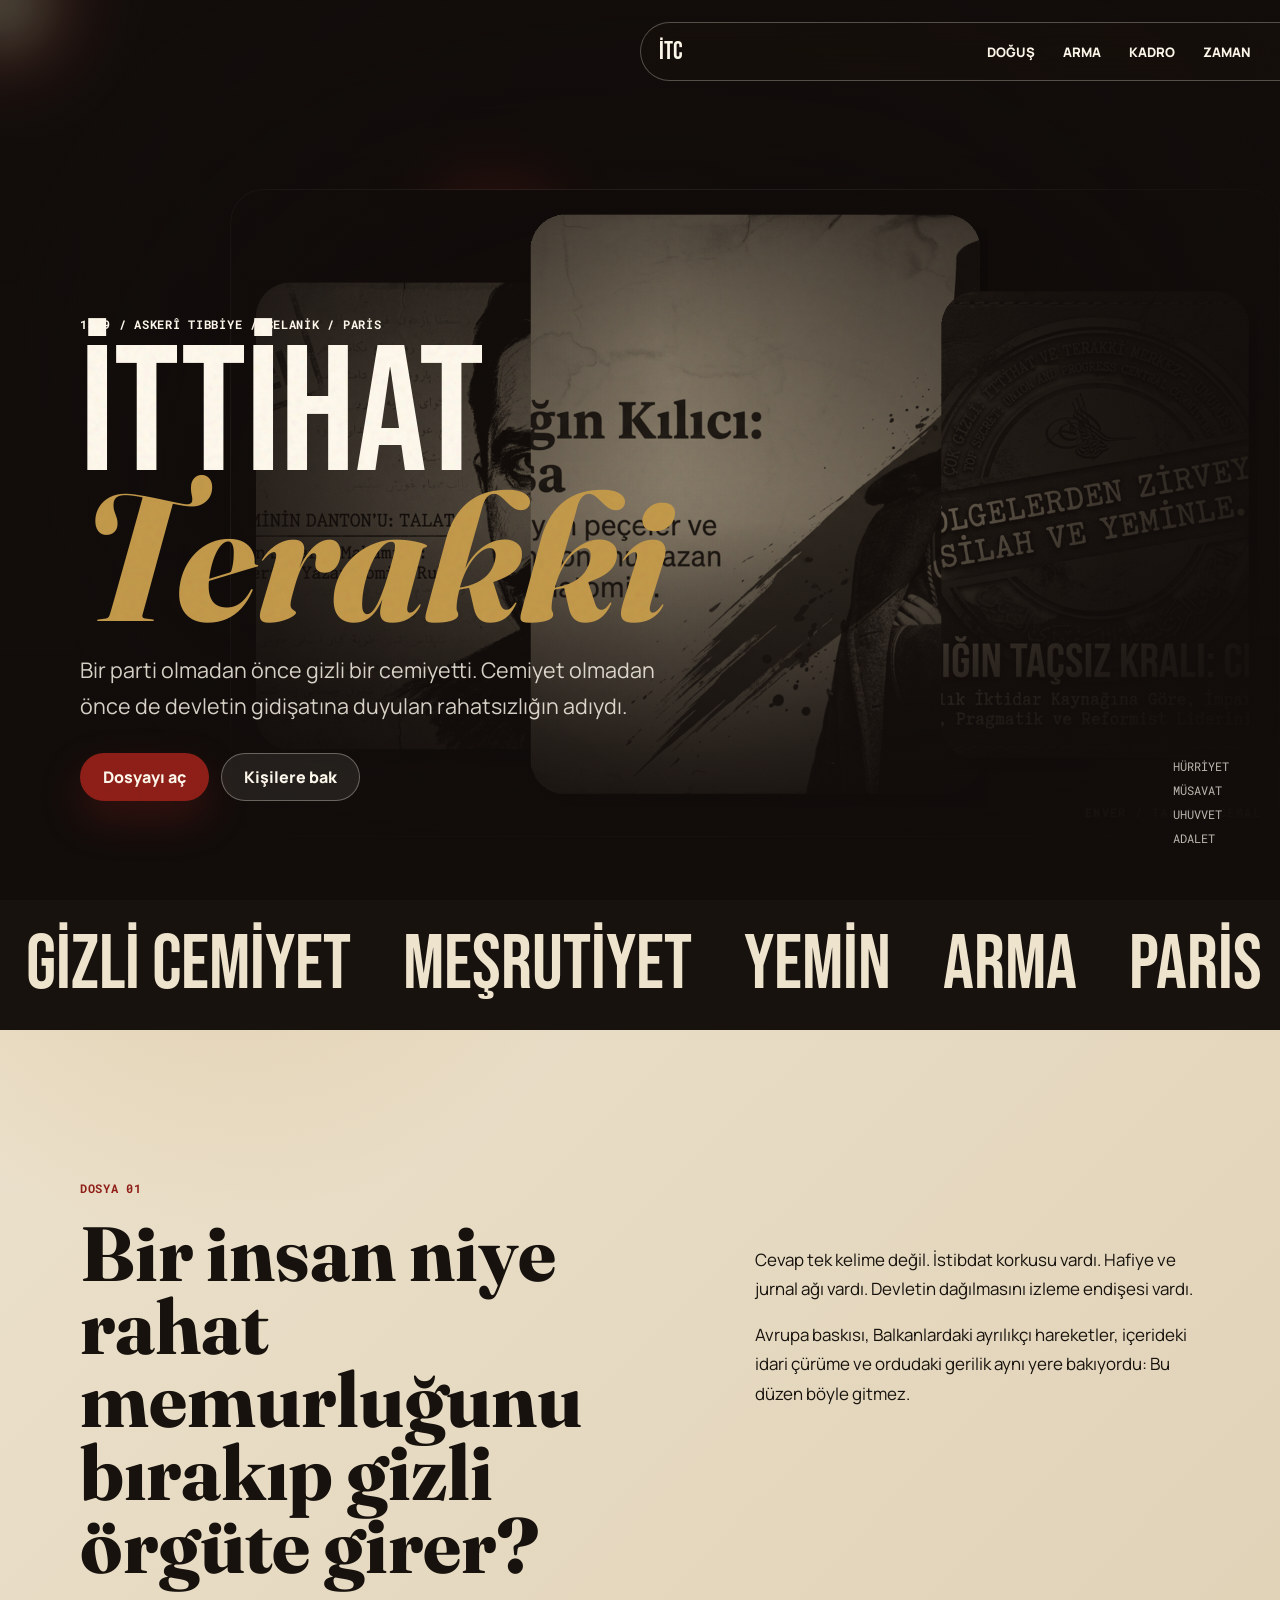
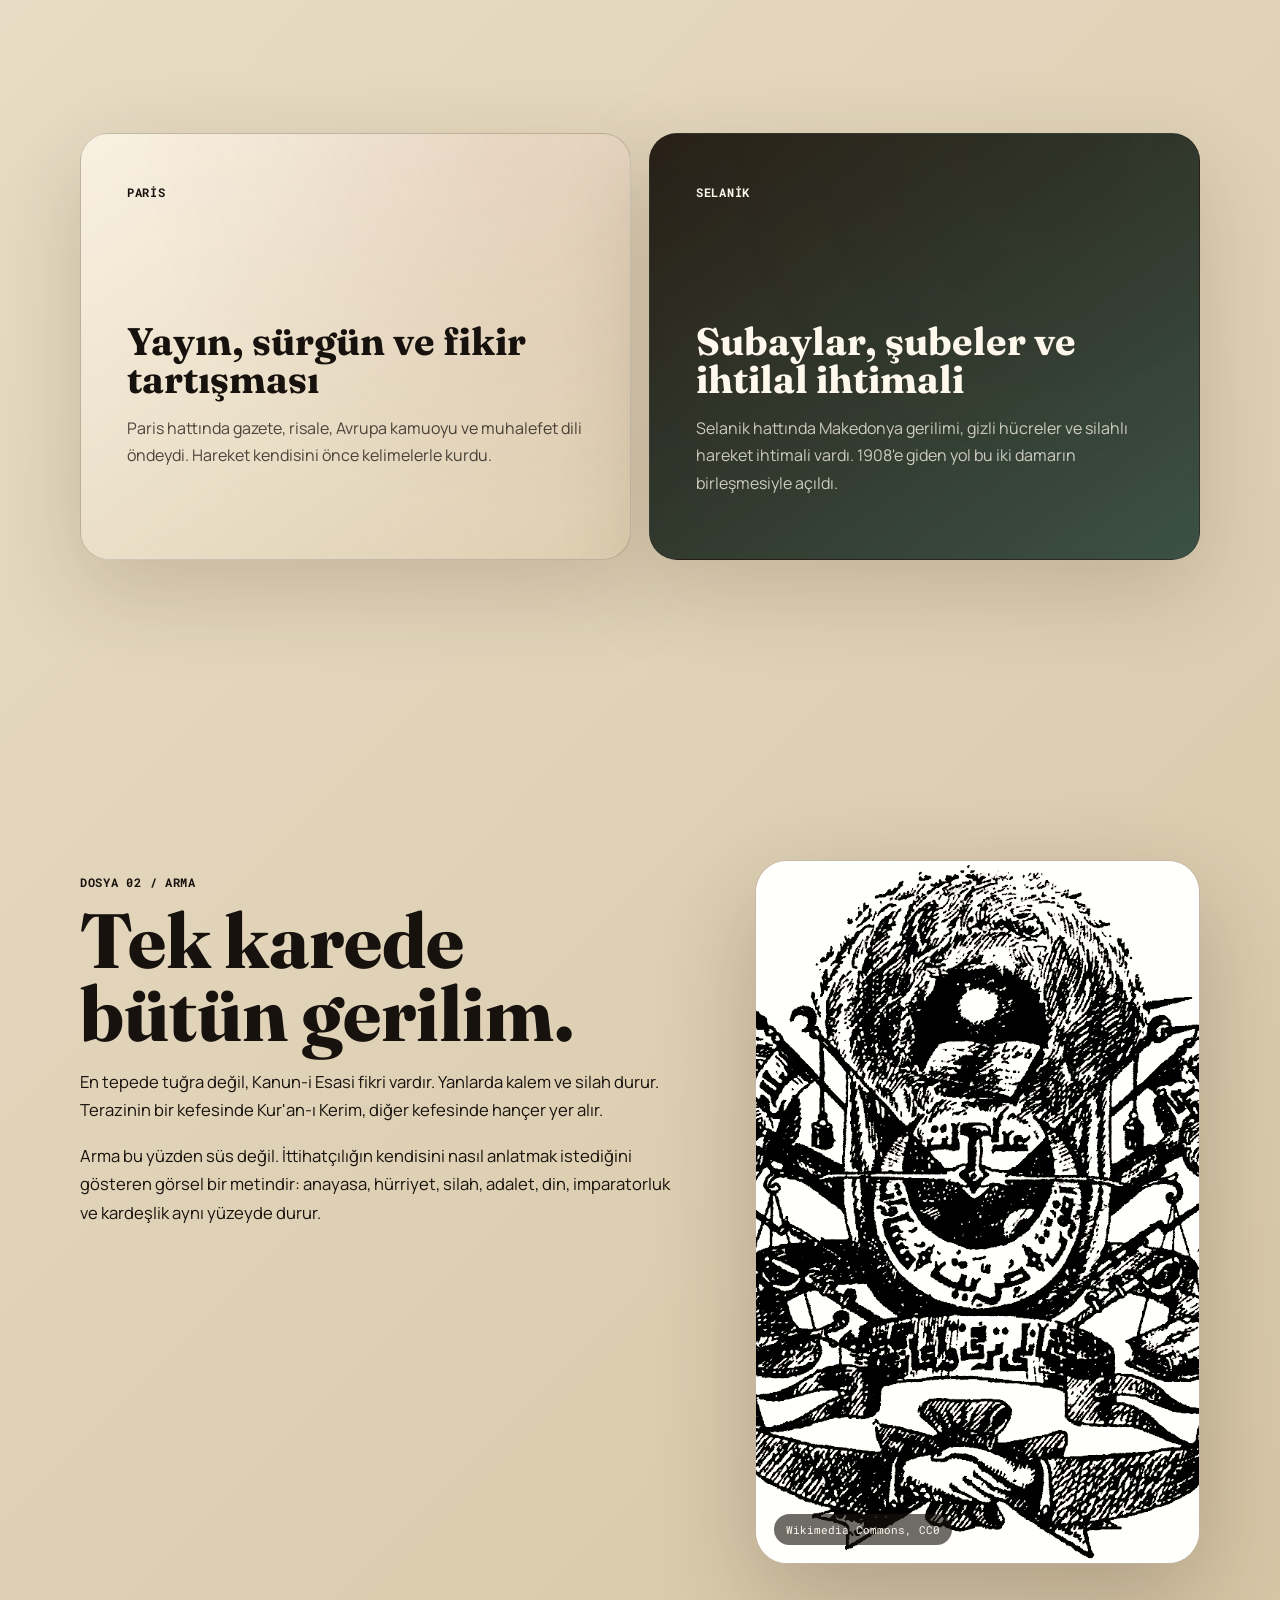
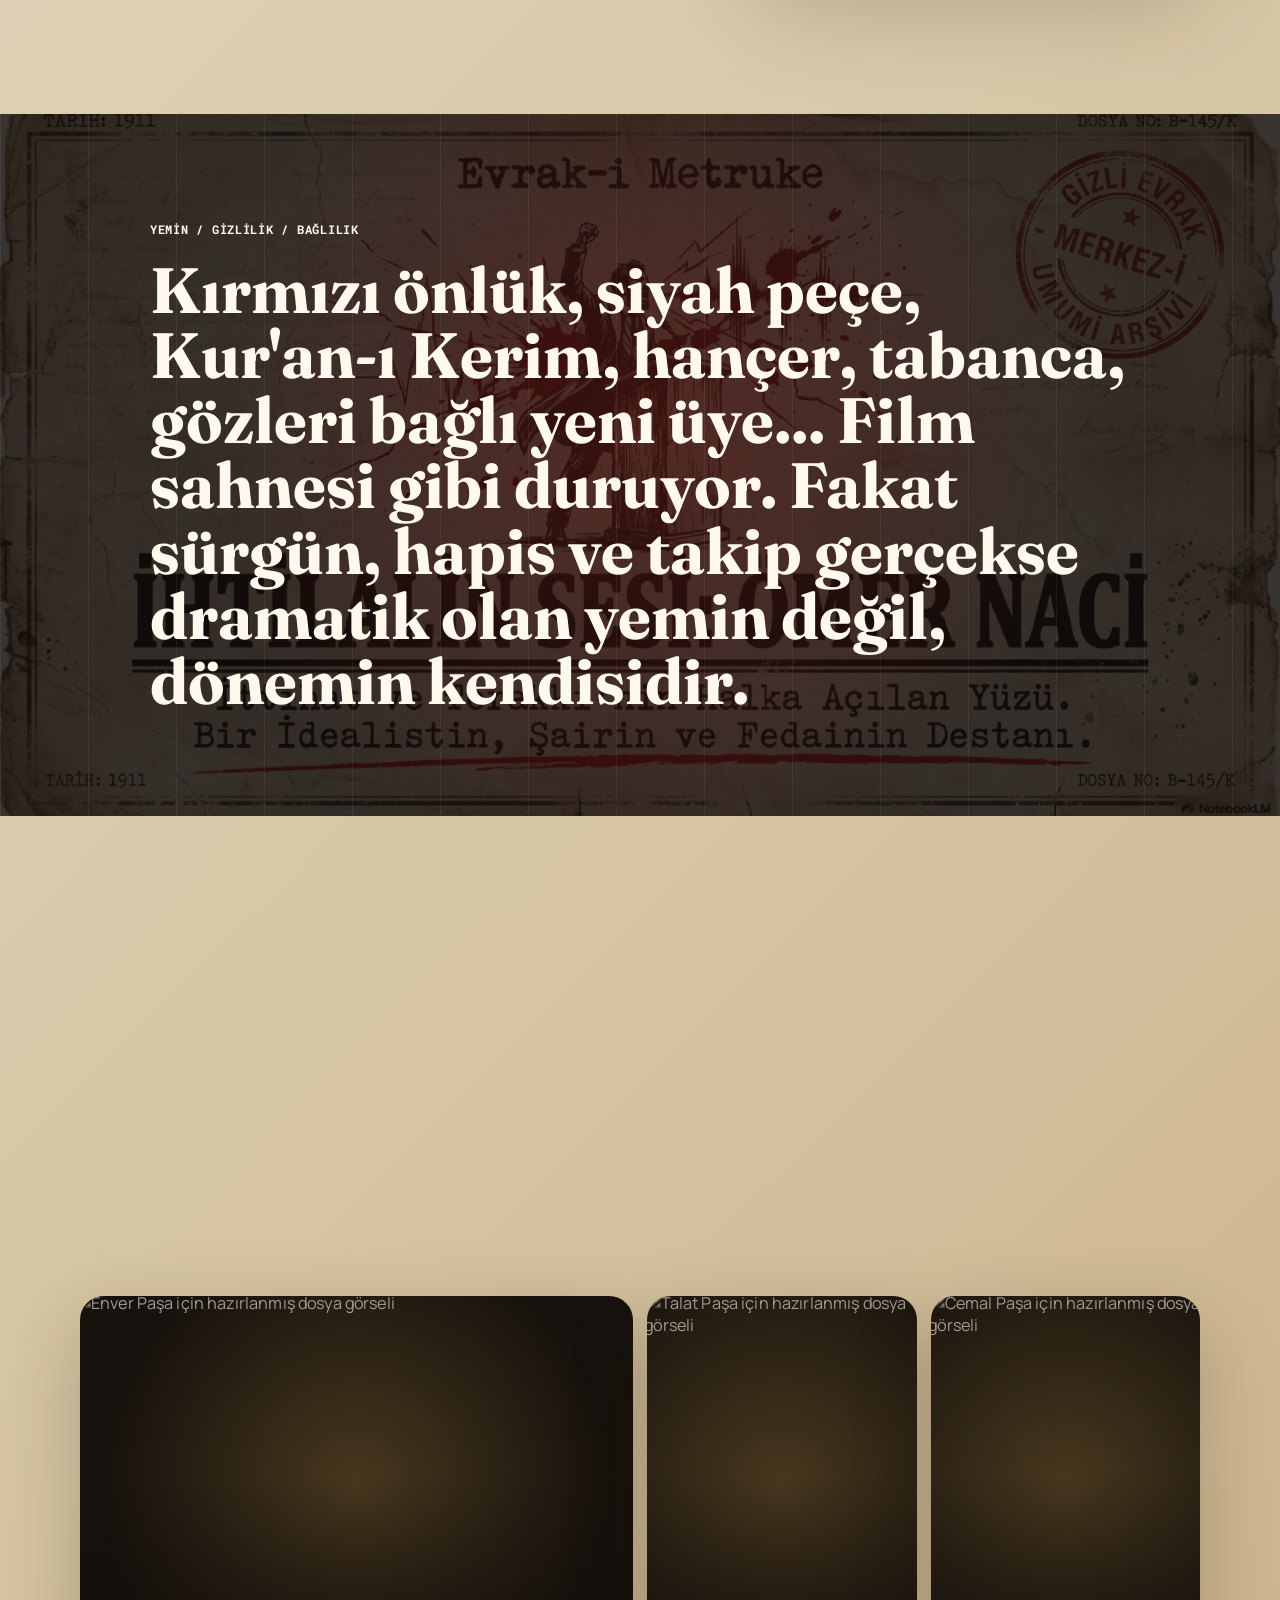
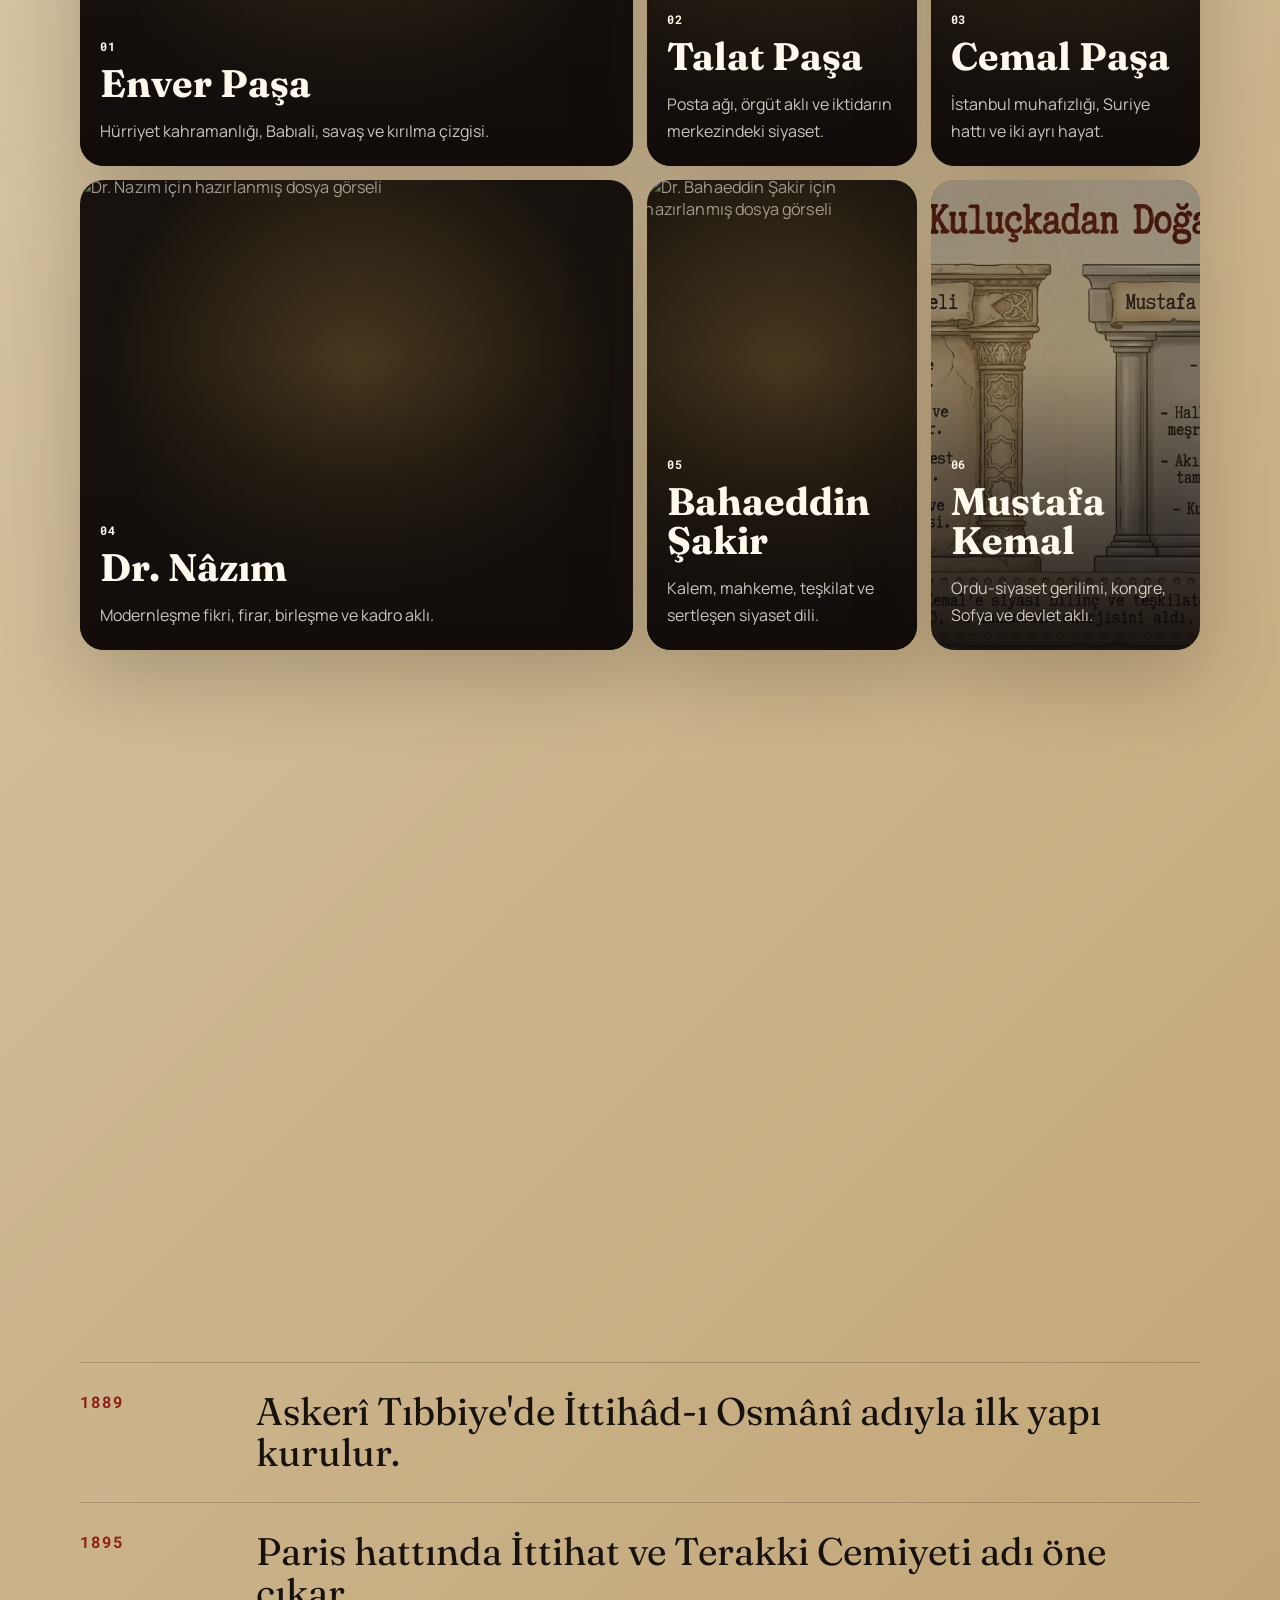
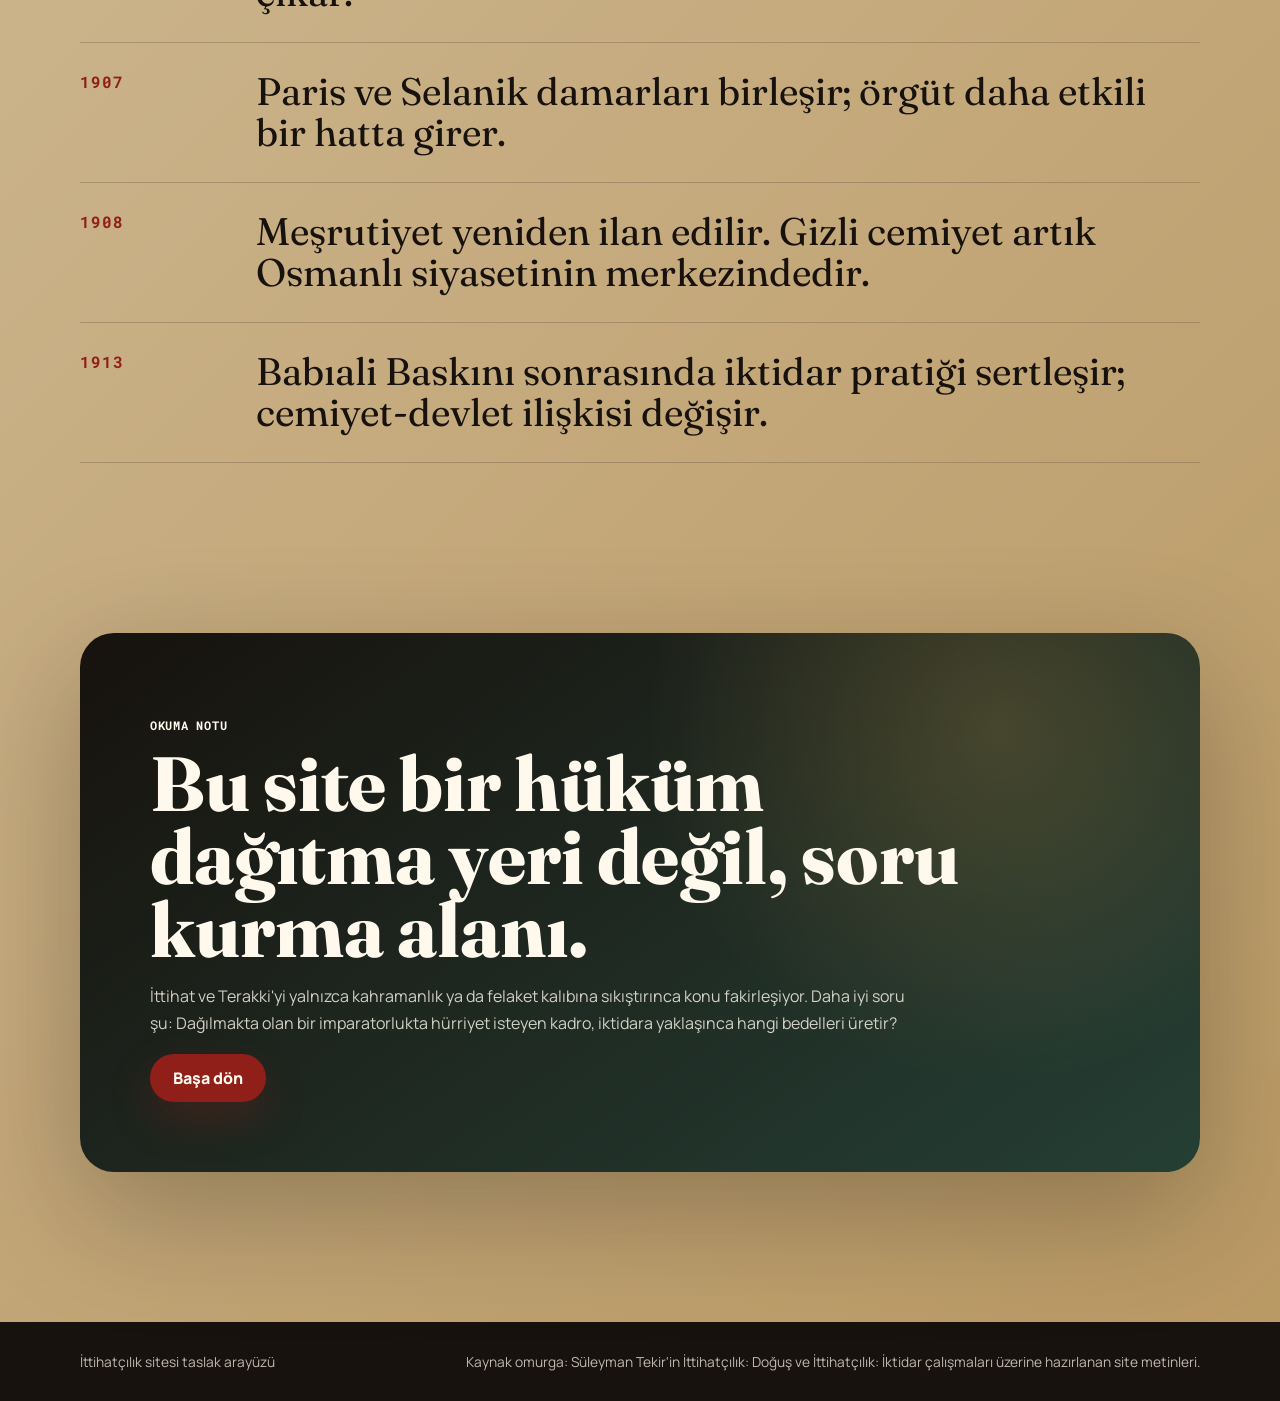
==== commit 516b09b5: "Add Ittihatcilik static site" ====
--- a/index.html
+++ b/index.html
@@ -1,864 +1,283 @@
-<!DOCTYPE html>
+<!doctype html>
 <html lang="tr">
-<head>
-<meta charset="UTF-8">
-<meta name="viewport" content="width=device-width, initial-scale=1.0">
-<meta name="description" content="Türkiye'de 9.500 çalışanla yapılan İş'te Anlam Araştırması 2026 — Kopuş eşiğinde bir çalışma deneyimi">
-<title>İş'te Anlam 2026 · Bunu Okuman Lazım</title>
-<link href="https://fonts.googleapis.com/css2?family=Playfair+Display:ital,wght@0,700;0,900;1,700&family=Epilogue:wght@300;400;500;600&display=swap" rel="stylesheet">
-<style>
-:root {
-  --ink: #0f0f0f;
-  --paper: #faf8f4;
-  --cream: #f2ede4;
-  --amber: #c8832a;
-  --amber-light: #f5c06a;
-  --amber-pale: #fdf3e0;
-  --red: #b83232;
-  --green: #2a7a4b;
-  --muted: #7a7060;
-  --border: rgba(15,15,15,0.1);
-}
-
-* { margin:0; padding:0; box-sizing:border-box; }
-html { scroll-behavior: smooth; }
-
-body {
-  background: var(--paper);
-  color: var(--ink);
-  font-family: 'Epilogue', sans-serif;
-  font-weight: 300;
-  line-height: 1.6;
-  -webkit-font-smoothing: antialiased;
-}
-
-/* ─── READING PROGRESS ─── */
-#rp {
-  position: fixed; top:0; left:0; right:0; height:3px; z-index:999;
-  background: var(--cream);
-}
-#rp-bar {
-  height:100%; width:0%;
-  background: linear-gradient(90deg, var(--amber), var(--amber-light));
-  transition: width 0.08s linear;
-}
-
-/* ─── STICKY NAV ─── */
-.topbar {
-  position: sticky; top:0; z-index:100;
-  background: rgba(250,248,244,0.95);
-  backdrop-filter: blur(8px);
-  border-bottom: 1px solid var(--border);
-  padding: 0.9rem 1.5rem;
-  display: flex; align-items: center; justify-content: space-between;
-}
-.topbar-brand {
-  font-size: 0.72rem; letter-spacing: 0.18em; text-transform: uppercase;
-  color: var(--muted); font-weight: 500;
-}
-.topbar-share {
-  background: var(--ink); color: var(--paper);
-  border: none; cursor: pointer;
-  font-family: 'Epilogue', sans-serif;
-  font-size: 0.72rem; letter-spacing: 0.1em; text-transform: uppercase;
-  padding: 0.45rem 1rem;
-  display: flex; align-items: center; gap: 0.4rem;
-  transition: background 0.2s;
-}
-.topbar-share:hover { background: var(--amber); }
-.topbar-share svg { width:14px; height:14px; }
-
-/* ─── HERO ─── */
-.hero {
-  padding: 4rem 1.5rem 3rem;
-  max-width: 680px; margin: 0 auto;
-  text-align: center;
-  border-bottom: 1px solid var(--border);
-}
-.hero-kicker {
-  display: inline-block;
-  font-size: 0.68rem; letter-spacing: 0.22em; text-transform: uppercase;
-  color: var(--amber); font-weight: 600;
-  margin-bottom: 1.5rem;
-}
-.hero-title {
-  font-family: 'Playfair Display', serif;
-  font-size: clamp(2.4rem, 8vw, 4.2rem);
-  font-weight: 900;
-  line-height: 1.08;
-  margin-bottom: 1.2rem;
-  letter-spacing: -0.02em;
-}
-.hero-title em { font-style: italic; color: var(--amber); }
-.hero-deck {
-  font-size: 1.05rem; color: var(--muted);
-  max-width: 520px; margin: 0 auto 2.5rem;
-  line-height: 1.75;
-}
-.hero-meta {
-  display: flex; align-items: center; justify-content: center;
-  gap: 1.5rem; flex-wrap: wrap;
-  font-size: 0.72rem; letter-spacing: 0.08em; text-transform: uppercase;
-  color: var(--muted);
-}
-.hero-meta span { display: flex; align-items: center; gap: 0.4rem; }
-.hero-meta span::before { content:'·'; }
-.hero-meta span:first-child::before { content:''; }
-
-/* ─── SCORE HERO BLOCK ─── */
-.score-block {
-  margin: 2.5rem 1.5rem;
-  max-width: 680px; margin-left: auto; margin-right: auto;
-  background: var(--ink);
-  color: var(--paper);
-  padding: 2.5rem 2rem;
-  display: grid; grid-template-columns: auto 1fr; gap: 2rem; align-items: center;
-  position: relative; overflow: hidden;
-}
-.score-block::before {
-  content: '';
-  position: absolute; right: -30px; top: -30px;
-  width: 160px; height: 160px; border-radius: 50%;
-  background: rgba(200,131,42,0.12);
-}
-.score-num {
-  font-family: 'Playfair Display', serif;
-  font-size: 5.5rem; font-weight: 900;
-  color: var(--amber-light);
-  line-height: 1;
-}
-.score-denom { font-size: 2.5rem; opacity: 0.35; }
-.score-right {}
-.score-label {
-  font-size: 0.65rem; letter-spacing: 0.2em; text-transform: uppercase;
-  color: rgba(255,255,255,0.4); margin-bottom: 0.6rem;
-}
-.score-headline {
-  font-family: 'Playfair Display', serif;
-  font-size: 1.3rem; font-weight: 700;
-  color: var(--paper); margin-bottom: 0.8rem;
-  line-height: 1.3;
-}
-.score-bar-track {
-  height: 3px; background: rgba(255,255,255,0.1); margin-bottom: 0.8rem;
-}
-.score-bar-fill {
-  height: 100%; width: 0%;
-  background: linear-gradient(90deg, var(--amber), var(--amber-light));
-  transition: width 1.4s cubic-bezier(0.22,1,0.36,1);
-}
-.score-caption { font-size: 0.8rem; color: rgba(255,255,255,0.45); line-height: 1.6; }
-
-/* ─── CONTAINER ─── */
-.container { max-width: 680px; margin: 0 auto; padding: 0 1.5rem; }
-
-/* ─── SECTION HEADER ─── */
-.sec-header {
-  padding: 3rem 0 1.5rem;
-  border-top: 2px solid var(--ink);
-}
-.sec-num {
-  font-size: 0.65rem; letter-spacing: 0.2em; text-transform: uppercase;
-  color: var(--muted); margin-bottom: 0.5rem;
-}
-.sec-title {
-  font-family: 'Playfair Display', serif;
-  font-size: clamp(1.7rem, 5vw, 2.6rem);
-  font-weight: 900; line-height: 1.15;
-  letter-spacing: -0.02em;
-}
-.sec-title em { font-style: italic; color: var(--amber); }
-.sec-lead {
-  font-size: 0.95rem; color: var(--muted);
-  margin-top: 0.8rem; line-height: 1.75;
-}
-
-/* ─── PULL QUOTE ─── */
-.pullquote {
-  margin: 2rem 0;
-  padding: 1.5rem 0 1.5rem 1.5rem;
-  border-left: 3px solid var(--amber);
-  font-family: 'Playfair Display', serif;
-  font-size: 1.25rem; font-style: italic;
-  line-height: 1.5; color: var(--ink);
-}
-
-/* ─── STAT PILL ROW ─── */
-.stat-row {
-  display: grid; grid-template-columns: repeat(3, 1fr);
-  gap: 1px; background: var(--border);
-  margin: 2rem 0;
-}
-.stat-cell {
-  background: var(--paper);
-  padding: 1.2rem 1rem;
-  text-align: center;
-}
-.stat-val {
-  font-family: 'Playfair Display', serif;
-  font-size: 1.9rem; font-weight: 900; color: var(--amber);
-  display: block; line-height: 1;
-}
-.stat-lbl { font-size: 0.72rem; color: var(--muted); margin-top: 0.4rem; line-height: 1.4; }
-
-/* ─── BODY TEXT ─── */
-.body-text {
-  font-size: 0.97rem; line-height: 1.82;
-  color: #2a2520;
-  margin-bottom: 1.2rem;
-}
-.body-text strong { font-weight: 600; color: var(--ink); }
-
-/* ─── ALERT BOX ─── */
-.alert {
-  background: var(--amber-pale);
-  border-left: 3px solid var(--amber);
-  padding: 1rem 1.2rem;
-  margin: 1.5rem 0;
-  font-size: 0.88rem; line-height: 1.65;
-  color: #5a3a0a;
-}
-.alert-red {
-  background: #fdf0f0;
-  border-left-color: var(--red);
-  color: #5a1010;
-}
-.alert-green {
-  background: #f0faf4;
-  border-left-color: var(--green);
-  color: #0f3a20;
-}
-.alert strong { font-weight: 600; }
-
-/* ─── 5 BREAKS ─── */
-.break-card {
-  border: 1px solid var(--border);
-  margin-bottom: 1rem;
-  overflow: hidden;
-}
-.break-card-head {
-  display: grid; grid-template-columns: 56px 1fr auto;
-  align-items: center; gap: 1rem;
-  padding: 1.1rem 1.2rem;
-  background: var(--cream);
-  cursor: pointer;
-  user-select: none;
-  transition: background 0.2s;
-}
-.break-card-head:hover { background: #ede8de; }
-.break-card-num {
-  font-family: 'Playfair Display', serif;
-  font-size: 1.8rem; font-weight: 900;
-  color: rgba(15,15,15,0.15);
-  line-height: 1;
-}
-.break-card-title { font-size: 0.95rem; font-weight: 600; }
-.break-card-metric {
-  font-family: 'Playfair Display', serif;
-  font-size: 1.3rem; font-weight: 700;
-  color: var(--amber); white-space: nowrap;
-}
-.break-card-body {
-  display: none; padding: 1.2rem 1.2rem 1.5rem;
-  border-top: 1px solid var(--border);
-}
-.break-card-body.open { display: block; }
-.break-body-grid { display: grid; grid-template-columns: 1fr; gap: 1rem; }
-@media(min-width:520px) { .break-body-grid { grid-template-columns: 1fr 1fr; } }
-.break-body-col {}
-.break-col-head {
-  font-size: 0.62rem; letter-spacing: 0.15em; text-transform: uppercase;
-  color: var(--muted); margin-bottom: 0.6rem; font-weight: 600;
-}
-.break-col-text {
-  font-size: 0.85rem; line-height: 1.72; color: #3a3328;
-}
-.risk-chip {
-  display: inline-block; margin-top: 0.8rem;
-  background: #fdf0f0; color: var(--red);
-  font-size: 0.75rem; padding: 0.35rem 0.8rem;
-  font-weight: 500;
-}
-
-/* ─── DATA CARDS ─── */
-.data-card {
-  border: 1px solid var(--border);
-  padding: 1.5rem;
-  margin-bottom: 1rem;
-  position: relative;
-}
-.data-card::before {
-  content: '';
-  position: absolute; top:0; left:0; bottom:0; width:3px;
-  background: var(--amber);
-}
-.data-big {
-  font-family: 'Playfair Display', serif;
-  font-size: 3rem; font-weight: 900; color: var(--amber);
-  line-height: 1; margin-bottom: 0.5rem;
-}
-.data-title { font-size: 0.9rem; font-weight: 600; margin-bottom: 0.6rem; }
-.data-body { font-size: 0.83rem; color: var(--muted); line-height: 1.7; }
-
-/* ─── COMPARE BARS ─── */
-.compare-wrap { margin-top: 1.2rem; }
-.compare-row {
-  display: grid; grid-template-columns: 100px 1fr 36px;
-  align-items: center; gap: 0.7rem; margin-bottom: 0.6rem;
-}
-.compare-lbl { font-size: 0.75rem; color: var(--muted); }
-.compare-track { height: 5px; background: var(--cream); border-radius: 2px; overflow: hidden; }
-.compare-fill {
-  height: 100%; width: 0%; background: var(--amber);
-  border-radius: 2px;
-  transition: width 1.2s cubic-bezier(0.22,1,0.36,1);
-}
-.compare-pct { font-size: 0.75rem; font-weight: 600; color: var(--amber); text-align: right; }
-
-/* ─── BEHAVIOR LIST ─── */
-.behavior-list { margin: 1.5rem 0; }
-.b-item {
-  display: grid; grid-template-columns: 32px 1fr;
-  gap: 1rem; padding: 1rem 0;
-  border-bottom: 1px solid var(--border);
-}
-.b-item:last-child { border-bottom: none; }
-.b-n {
-  font-family: 'Playfair Display', serif;
-  font-size: 1.4rem; font-weight: 700; color: rgba(15,15,15,0.15);
-  line-height: 1.2;
-}
-.b-strong { font-size: 0.9rem; font-weight: 600; display: block; margin-bottom: 0.3rem; }
-.b-text { font-size: 0.83rem; color: var(--muted); line-height: 1.65; }
-
-/* ─── MESSAGES ─── */
-.msg-block {
-  padding: 2rem;
-  margin-bottom: 1rem;
-}
-.msg-block-dark { background: var(--ink); color: var(--paper); }
-.msg-block-light { background: var(--cream); }
-.msg-label {
-  font-size: 0.62rem; letter-spacing: 0.2em; text-transform: uppercase;
-  margin-bottom: 1rem; font-weight: 600;
-}
-.msg-block-dark .msg-label { color: rgba(255,255,255,0.4); }
-.msg-block-light .msg-label { color: var(--amber); }
-.msg-title {
-  font-family: 'Playfair Display', serif;
-  font-size: 1.5rem; font-weight: 700; line-height: 1.2;
-  margin-bottom: 1.2rem;
-}
-.msg-list { list-style: none; display: flex; flex-direction: column; gap: 0.8rem; }
-.msg-list li {
-  font-size: 0.87rem; line-height: 1.7;
-  padding-left: 1.2rem; position: relative;
-}
-.msg-list li::before {
-  content: '→'; position: absolute; left: 0;
-  color: var(--amber); font-weight: 600;
-}
-.msg-block-dark .msg-list li { color: rgba(255,255,255,0.65); }
-.msg-block-light .msg-list li { color: #3a3328; }
-
-/* ─── FINALE ─── */
-.finale {
-  margin: 2rem 0 4rem;
-  padding: 3rem 1.5rem;
-  background: var(--ink);
-  text-align: center;
-  position: relative; overflow: hidden;
-}
-.finale::before {
-  content: '52';
-  position: absolute;
-  font-family: 'Playfair Display', serif;
-  font-size: 20rem; font-weight: 900;
-  color: rgba(255,255,255,0.02);
-  top: 50%; left: 50%;
-  transform: translate(-50%, -50%);
-  white-space: nowrap; pointer-events: none;
-}
-.finale-kicker {
-  font-size: 0.65rem; letter-spacing: 0.2em; text-transform: uppercase;
-  color: var(--amber); margin-bottom: 1.5rem;
-}
-.finale-title {
-  font-family: 'Playfair Display', serif;
-  font-size: clamp(1.4rem, 5vw, 2.4rem); font-weight: 900;
-  color: var(--paper); line-height: 1.25;
-  margin-bottom: 1.5rem;
-}
-.finale-title em { font-style: italic; color: var(--amber-light); }
-.finale-rule { width: 40px; height: 2px; background: var(--amber); margin: 0 auto 1.5rem; }
-.finale-quote {
-  font-family: 'Playfair Display', serif;
-  font-style: italic; font-size: 1.05rem; line-height: 1.65;
-  color: rgba(255,255,255,0.7); max-width: 520px; margin: 0 auto;
-}
-.finale-source {
-  margin-top: 2rem;
-  font-size: 0.68rem; letter-spacing: 0.08em;
-  color: rgba(255,255,255,0.2);
-}
-
-/* ─── DIVIDER ─── */
-.divider {
-  border: none; border-top: 1px solid var(--border);
-  margin: 2rem 0;
-}
-
-/* ─── TOAST ─── */
-#toast {
-  position: fixed; bottom: 2rem; left: 50%; transform: translateX(-50%) translateY(80px);
-  background: var(--ink); color: var(--paper);
-  padding: 0.75rem 1.5rem; font-size: 0.82rem;
-  z-index: 9999; transition: transform 0.3s ease;
-  pointer-events: none;
-}
-#toast.show { transform: translateX(-50%) translateY(0); }
-
-/* ─── ANIMATIONS ─── */
-.reveal { opacity:0; transform: translateY(20px); transition: opacity 0.6s ease, transform 0.6s ease; }
-.reveal.on { opacity:1; transform: translateY(0); }
-
-/* ─── MOBILE TWEAKS ─── */
-@media(max-width: 480px) {
-  .score-block { grid-template-columns: 1fr; text-align: center; }
-  .score-num { font-size: 4rem; }
-  .stat-row { grid-template-columns: 1fr 1fr; }
-  .stat-row .stat-cell:last-child { grid-column: span 2; }
-}
-</style>
-</head>
-<body>
-
-<div id="rp"><div id="rp-bar"></div></div>
-
-<!-- NAV -->
-<div class="topbar">
-  <div class="topbar-brand">İş'te Anlam · 2026</div>
-  <button class="topbar-share" onclick="shareOrCopy()">
-    <svg viewBox="0 0 24 24" fill="none" stroke="currentColor" stroke-width="2">
-      <circle cx="18" cy="5" r="3"/><circle cx="6" cy="12" r="3"/><circle cx="18" cy="19" r="3"/>
-      <line x1="8.59" y1="13.51" x2="15.42" y2="17.49"/><line x1="15.41" y1="6.51" x2="8.59" y2="10.49"/>
-    </svg>
-    Paylaş
-  </button>
-</div>
-
-<!-- HERO -->
-<div class="hero reveal">
-  <span class="hero-kicker">HRdergiLAB Araştırması · 2026</span>
-  <h1 class="hero-title">Çalışanlar Kopmuyor,<br><em>Geri Çekiliyor</em></h1>
-  <p class="hero-deck">
-    Türkiye'de 9.500 çalışanla yapılan araştırma, uzun süredir hissedilen ama tanımlanamayan bir kırılmayı sayılara döktü. Skoru gördüğünde anlayacaksın neden.
-  </p>
-  <div class="hero-meta">
-    <span>9.500 Çalışan</span>
-    <span>Nicel Araştırma</span>
-    <span>2025–2026</span>
-    <span>hrdergi.com</span>
-  </div>
-</div>
-
-<!-- SCORE -->
-<div class="score-block reveal">
-  <div class="score-num">52<span class="score-denom">/100</span></div>
-  <div class="score-right">
-    <div class="score-label">Türkiye İş'te Anlam Skoru</div>
-    <div class="score-headline">Ne güçlü bağlılık,<br>ne açık kopuş.</div>
-    <div class="score-bar-track"><div class="score-bar-fill" id="sbar"></div></div>
-    <div class="score-caption">Sessiz kopuşun normalize olduğu bir eşik alanı. Çalışanlar sistemin içinde kalıyor — ama anlamı aramakla yetiniyor.</div>
-  </div>
-</div>
-
-<!-- BÖLÜM 1: SORUN -->
-<div class="container">
-  <div class="sec-header reveal">
-    <div class="sec-num">Bölüm 01 — Sorun Ne?</div>
-    <h2 class="sec-title">Bu Rapor Hangi<br><em>Problemi</em> Görünür Kılıyor?</h2>
-    <p class="sec-lead">Motivasyon sorunu değil. Yönetim sorunu.</p>
-  </div>
-
-  <div class="stat-row reveal">
-    <div class="stat-cell">
-      <span class="stat-val">%86</span>
-      <div class="stat-lbl">anlamlı etki yaratmayı "çok önemli" buluyor</div>
-    </div>
-    <div class="stat-cell">
-      <span class="stat-val">%92</span>
-      <div class="stat-lbl">iş–yaşam dengesini anlam için şart görüyor</div>
-    </div>
-    <div class="stat-cell">
-      <span class="stat-val">%21</span>
-      <div class="stat-lbl">iş yerinde kendini tam güvende hissediyor</div>
-    </div>
-  </div>
-
-  <p class="body-text reveal">
-    Türkiye'deki çalışanlar motivasyonsuz değil. Beceriksiz değil. İşten nefret etmiyor. Ama <strong>çalışırken anlam üretemiyor.</strong> Bu fark küçük görünüyor — sonuçları büyük.
-  </p>
-
-  <div class="pullquote reveal">
-    "52/100 kötü değil — eşik üstü ama kırılgan. Çalışanlar sistemi işletiyor, ama gönülden bağlı değil."
-  </div>
-
-  <p class="body-text reveal">
-    Anlam arayışı yüksek. Kurumsal karşılık sınırlı. Bu ikisi arasındaki mesafe kapanmadıkça bağlılık, performans ve yetenek sürekliliği giderek zayıflıyor.
-  </p>
-
-  <div class="alert reveal">
-    <strong>Hedef eşik nedir?</strong> 65+ seviyesi, bir motivasyon hedefi değil — organizasyonel bir yetkinlik göstergesidir. Bu seviyeye niyet beyanıyla değil, yapısal müdahaleyle çıkılır.
-  </div>
-</div>
-
-<!-- BÖLÜM 2: BÜYÜK TEZ -->
-<div class="container">
-  <div class="sec-header reveal">
-    <div class="sec-num">Bölüm 02 — Büyük Tez</div>
-    <h2 class="sec-title">Geri Çekilmek<br><em>Ne Demek?</em></h2>
-    <p class="sec-lead">Çalışanlar işten ayrılmıyor. Ama kendilerini geri çekiyor.</p>
-  </div>
-
-  <p class="body-text reveal">
-    "Sessiz kopuş" soyut bir kavram değil. Gözlemlenebilir üç davranış kalıbından oluşuyor:
-  </p>
-
-  <div class="behavior-list reveal">
-    <div class="b-item">
-      <div class="b-n">01</div>
-      <div>
-        <span class="b-strong">Görev yapılıyor, inisiyatif alınmıyor</span>
-        <span class="b-text">İş tanımına gireni yapıyor, fazlasına girişmiyor. Minimum yeterli modu.</span>
-      </div>
-    </div>
-    <div class="b-item">
-      <div class="b-n">02</div>
-      <div>
-        <span class="b-strong">Katkı sunuluyor, sahiplenilmiyor</span>
-        <span class="b-text">İşi bitiriyor ama "kendi işi" olarak görmüyor. Katılımcıların sadece %18'i katkısının her zaman değer gördüğünü söylüyor.</span>
-      </div>
-    </div>
-    <div class="b-item">
-      <div class="b-n">03</div>
-      <div>
-        <span class="b-strong">İş sürdürülüyor, yatırım çekiliyor</span>
-        <span class="b-text">Fiziksel olarak masada, zihinsel olarak kapının dışında. Bağlılık kaybı görünür olmadan birikim yapıyor.</span>
-      </div>
-    </div>
-  </div>
-
-  <div class="alert reveal">
-    Bu geri çekilme <strong>ani değil, kademeli.</strong> Dolayısıyla organizasyonlar fark etmiyor — ta ki bağlılık ve performans düşene kadar.
-  </div>
-</div>
-
-<!-- BÖLÜM 3: 5 KIRILMA -->
-<div class="container">
-  <div class="sec-header reveal">
-    <div class="sec-num">Bölüm 03 — Yapısal Kırılmalar</div>
-    <h2 class="sec-title">Beş Boyutta<br><em>Ne Kırılıyor?</em></h2>
-    <p class="sec-lead">Her birini aç, oku. Her biri bağımsız değil — birlikte anlam çöküyor.</p>
-  </div>
-
-  <!-- KART 1 -->
-  <div class="break-card reveal">
-    <div class="break-card-head" onclick="toggleCard(this)">
-      <div class="break-card-num">01</div>
-      <div class="break-card-title">Değer Uyumu</div>
-      <div class="break-card-metric">Kısmi ↓</div>
-    </div>
-    <div class="break-card-body">
-      <div class="break-body-grid">
-        <div class="break-body-col">
-          <div class="break-col-head">Yapısal Anlam</div>
-          <p class="break-col-text">Değer uyumu zayıfladığında motivasyon düşmez — içsel mesafe oluşur. Çalışan görevini yapıyor ama işiyle duygusal bağ kuramıyor. Bu, anlam kaybının en erken ve en görünmez sinyali.</p>
-        </div>
-        <div class="break-body-col">
-          <div class="break-col-head">Kurum Riski</div>
-          <p class="break-col-text">Değer uyumu sağlanamayan yapılarda diğer dört boyuttaki iyileştirmelerin etkisi sınırlı kalır. Zemin çatlaksa üst katlar tutmaz.</p>
-          <span class="risk-chip">⚠ Temel kırılma noktası</span>
-        </div>
-      </div>
-    </div>
-  </div>
-
-  <!-- KART 2 -->
-  <div class="break-card reveal">
-    <div class="break-card-head" onclick="toggleCard(this)">
-      <div class="break-card-num">02</div>
-      <div class="break-card-title">Psikolojik Güvenlik</div>
-      <div class="break-card-metric">%21 ↓</div>
-    </div>
-    <div class="break-card-body">
-      <div class="break-body-grid">
-        <div class="break-body-col">
-          <div class="break-col-head">Yapısal Anlam</div>
-          <p class="break-col-text">Sadece %21 tam güvende. %34'ü açıkça güvende hissetmiyor. Güvensiz ortamda çalışanlar kendilerini koruma moduna geçiyor — risk almıyor, farklı düşünmüyor. Anlam burada başlamadan bitiyor.</p>
-        </div>
-        <div class="break-body-col">
-          <div class="break-col-head">Kurum Riski</div>
-          <p class="break-col-text">Güvenlik şu an bireysel lider tarzına göre değişiyor — bir ekipte var, diğerinde yok. Standartlaştırılmazsa yönetilemez.</p>
-          <span class="risk-chip">⚠ En kritik alarm</span>
-        </div>
-      </div>
-    </div>
-  </div>
-
-  <!-- KART 3 -->
-  <div class="break-card reveal">
-    <div class="break-card-head" onclick="toggleCard(this)">
-      <div class="break-card-num">03</div>
-      <div class="break-card-title">Gelişim ve Öğrenme</div>
-      <div class="break-card-metric">Kısıtlı ↓</div>
-    </div>
-    <div class="break-card-body">
-      <div class="break-body-grid">
-        <div class="break-body-col">
-          <div class="break-col-head">Yapısal Anlam</div>
-          <p class="break-col-text">Gelişim perspektifi olmayan iş, anlamsız olmaktan öte — "katlanılan" hale geliyor. Çalışan zihinsel olarak işi terk ediyor, fiziksel olarak değil.</p>
-        </div>
-        <div class="break-body-col">
-          <div class="break-col-head">Kurum Riski</div>
-          <p class="break-col-text">Kurumlar yeteneklerini fiziksel değil zihinsel olarak kaybediyor. Çalışan masada oturuyorken kayıp başlamış oluyor.</p>
-          <span class="risk-chip">⚠ Görünmez yetenek kaybı</span>
-        </div>
-      </div>
-    </div>
-  </div>
-
-  <!-- KART 4 -->
-  <div class="break-card reveal">
-    <div class="break-card-head" onclick="toggleCard(this)">
-      <div class="break-card-num">04</div>
-      <div class="break-card-title">İş–Yaşam Dengesi</div>
-      <div class="break-card-metric">%92 şart ↓</div>
-    </div>
-    <div class="break-card-body">
-      <div class="break-body-grid">
-        <div class="break-body-col">
-          <div class="break-col-head">Yapısal Anlam</div>
-          <p class="break-col-text">%92'si dengeyi anlam için temel şart görüyor. Denge bozulduğunda işin içeriği ne kadar güçlü olursa olsun anlam sürdürülemiyor.</p>
-        </div>
-        <div class="break-body-col">
-          <div class="break-col-head">Kurum Riski</div>
-          <p class="break-col-text">Denge şu an yan hak olarak yönetiliyor. Oysa bu bir iş tasarımı meselesi. Politikalar kaynakları değiştirmeden sonuç vermiyor.</p>
-          <span class="risk-chip">⚠ Sessiz kopuşun zemini</span>
-        </div>
-      </div>
-    </div>
-  </div>
-
-  <!-- KART 5 -->
-  <div class="break-card reveal">
-    <div class="break-card-head" onclick="toggleCard(this)">
-      <div class="break-card-num">05</div>
-      <div class="break-card-title">Liderlik Desteği</div>
-      <div class="break-card-metric">Orta ↓</div>
-    </div>
-    <div class="break-card-body">
-      <div class="break-body-grid">
-        <div class="break-body-col">
-          <div class="break-col-head">Yapısal Anlam</div>
-          <p class="break-col-text">Liderler şu an işi yönetiyor, anlam üretmiyor. Performans hedefleri konuşuluyor, "neden buradayız" konuşulmuyor.</p>
-        </div>
-        <div class="break-body-col">
-          <div class="break-col-head">Kurum Riski</div>
-          <p class="break-col-text">Liderlik desteği olmadığında diğer dört boyuttaki iyileştirmeler etkisiz kalıyor. Anlam, liderlik üzerinden günlük deneyime taşınıyor — ya da taşınmıyor.</p>
-          <span class="risk-chip">⚠ Sistem çarpanı</span>
-        </div>
-      </div>
-    </div>
-  </div>
-</div>
-
-<!-- BÖLÜM 4: VERİLER -->
-<div class="container">
-  <div class="sec-header reveal">
-    <div class="sec-num">Bölüm 04 — En Çarpıcı 5 Veri</div>
-    <h2 class="sec-title">Sayılar<br><em>Ne Söylüyor?</em></h2>
-  </div>
-
-  <div class="data-card reveal">
-    <div class="data-big">%21</div>
-    <div class="data-title">Psikolojik Güvenlik — En Kritik Alarm</div>
-    <p class="data-body">Sadece %21'i iş yerinde kendini tam anlamıyla güvende hissediyor. %34'ü açıkça güvende hissetmediğini söylüyor. Yaklaşık %80'i bunu güçlü yaşayamıyor. Türkiye iş ortamındaki en kritik yapısal uyarı.</p>
-    <div class="alert alert-red" style="margin-top:1rem">
-      İnsanlar güvende hissetmedikleri yerde anlam üretemez.
-    </div>
-  </div>
-
-  <div class="data-card reveal">
-    <div class="data-big">&gt;%50</div>
-    <div class="data-title">Değer–Kariyer Çatışması — Yeni Eleme Kriteri</div>
-    <p class="data-body">Çalışanların yarıdan fazlası kariyer riski olsa dahi değerleriyle çelişen işi reddedebileceğini söylüyor. Anlam artık "tercih" değil, eleme kriteri haline gelmiş.</p>
-    <div class="alert" style="margin-top:1rem">
-      Kariyer kararları artık "güvenli ilerleme" değil, "ilkesel duruş" üzerinden şekilleniyor.
-    </div>
-  </div>
-
-  <div class="data-card reveal">
-    <div class="data-big">%81 vs %66</div>
-    <div class="data-title">Beyaz Yaka / Mavi Yaka Farkı</div>
-    <p class="data-body">Beyaz yakada anlam önceliği %81, mavi yakada %66. Ama tanımlar farklı — beyaz yakada amaç ve değer uyumu, mavi yakada adalet ve emeğin karşılığı. Tek tip yaklaşım her iki grubu da kaçırıyor.</p>
-    <div class="compare-wrap">
-      <div class="compare-row">
-        <span class="compare-lbl">Beyaz Yaka</span>
-        <div class="compare-track"><div class="compare-fill" data-w="81"></div></div>
-        <span class="compare-pct">81%</span>
-      </div>
-      <div class="compare-row">
-        <span class="compare-lbl">Mavi Yaka</span>
-        <div class="compare-track"><div class="compare-fill" data-w="66"></div></div>
-        <span class="compare-pct">66%</span>
-      </div>
-    </div>
-  </div>
-
-  <div class="data-card reveal">
-    <div class="data-big">%83 vs %68</div>
-    <div class="data-title">Kadın / Erkek Farkı</div>
-    <p class="data-body">Kadınlarda %83, erkeklerde %68. Kadınlar anlamı daha bütüncül tanımlıyor: değer uyumu, katkı, psikolojik güvenlik. Erkeklerde somut çıktı ve görünür başarı ön planda.</p>
-    <div class="compare-wrap">
-      <div class="compare-row">
-        <span class="compare-lbl">Kadın</span>
-        <div class="compare-track"><div class="compare-fill" data-w="83"></div></div>
-        <span class="compare-pct">83%</span>
-      </div>
-      <div class="compare-row">
-        <span class="compare-lbl">Erkek</span>
-        <div class="compare-track"><div class="compare-fill" data-w="68"></div></div>
-        <span class="compare-pct">68%</span>
-      </div>
-    </div>
-  </div>
-
-  <div class="data-card reveal">
-    <div class="data-big">Orta</div>
-    <div class="data-title">Beklenti–Karşılık Boşluğu</div>
-    <p class="data-body">Çalışanlar beklentilerini net tanımlıyor. İşverenler bu beklentileri en çok "orta düzeyde" karşılıyor. "Tamamen karşılıyor" oranı son derece sınırlı. Bu boşluk sessiz kopuşun doğrudan beslendiği yerdir.</p>
-    <div class="alert alert-red" style="margin-top:1rem">
-      Beklentilerle deneyim arasındaki mesafe kapanmadıkça işte anlamın sürdürülebilir hale gelmesi mümkün değil.
-    </div>
-  </div>
-</div>
-
-<!-- BÖLÜM 5: MESAJLAR -->
-<div class="container">
-  <div class="sec-header reveal">
-    <div class="sec-num">Bölüm 05 — Mesajlar</div>
-    <h2 class="sec-title">Bu Rapor Kime<br><em>Ne Söylüyor?</em></h2>
-  </div>
-</div>
-
-<div style="max-width:680px; margin:0 auto 0; padding: 0 1.5rem;">
-  <div class="msg-block msg-block-dark reveal">
-    <div class="msg-label">Üst Yönetime</div>
-    <div class="msg-title">Problem motivasyon değil,<br>sistem tasarımı.</div>
-    <ul class="msg-list">
-      <li>Çalışanları daha çok motive etmeye çalışmak yanlış yanıt. Soru şu: anlam üretecek yapıları kurdunuz mu?</li>
-      <li>Psikolojik güvenlik kişisel lider tarzına bırakıldığı sürece ölçemezsiniz, yönetemezsiniz.</li>
-      <li>Takdir süreksiz kaldığı sürece çalışan katkısını daraltmaya devam eder.</li>
-      <li>İş–yaşam dengesi ayrıcalık olarak görüldüğü sürece anlam geçici kalır.</li>
-      <li>52'den 65+'a çıkış niyet beyanıyla değil, yapısal müdahaleyle mümkün.</li>
-    </ul>
-  </div>
-
-  <div class="msg-block msg-block-light reveal">
-    <div class="msg-label">Çalışanlara</div>
-    <div class="msg-title">Yalnız değilsiniz.</div>
-    <ul class="msg-list">
-      <li>Anlam arayışınız bireysel bir zayıflık değil — yapısal bir karşılıksızlığın sonucu.</li>
-      <li>Bu çoğunlukla siz işi yanlış seçtiğiniz için değil, kurumun anlam üretecek altyapıyı henüz kurmamış olmasından kaynaklanıyor.</li>
-      <li>Değerleriyle çelişen işleri reddetme eğiliminin artması, bu farkı giderek daha net gördüğünüzü gösteriyor.</li>
-      <li>Anlam arayışının yüksek olması bir güç — kariyerinizde pusula olarak kullanın.</li>
-    </ul>
-  </div>
-</div>
-
-<!-- FİNALE -->
-<div style="max-width:680px; margin:2rem auto 0; padding: 0 1.5rem;">
-  <div class="finale reveal">
-    <div class="finale-kicker">Tek Cümlelik Özet</div>
-    <h2 class="finale-title">Anlam artık<br><em>"nasıl hissettiriyoruz?"</em><br>sorusu değil.</h2>
-    <div class="finale-rule"></div>
-    <p class="finale-quote">
-      "Türkiye'deki çalışanlar anlam arıyor; kurumlar bu arayışı bireysel motivasyona bırakıyor — ve her iki taraf da bunun bedelini ödüyor."
-    </p>
-    <div class="finale-source">HRdergiLAB · İş'te Anlam Araştırması 2026 · 9.500 Çalışan</div>
-  </div>
-</div>
-
-<div id="toast">✓ Link kopyalandı — arkadaşlarına gönder!</div>
-
-<script>
-// Scroll progress
-const rpBar = document.getElementById('rp-bar');
-window.addEventListener('scroll', () => {
-  const s = window.scrollY, t = document.body.scrollHeight - window.innerHeight;
-  rpBar.style.width = (s/t*100)+'%';
-});
-
-// Reveal on scroll
-const reveals = document.querySelectorAll('.reveal');
-const ro = new IntersectionObserver(entries => {
-  entries.forEach(e => {
-    if (e.isIntersecting) { e.target.classList.add('on'); ro.unobserve(e.target); }
-  });
-}, { threshold: 0.1 });
-reveals.forEach(r => ro.observe(r));
-
-// Score bar animate
-setTimeout(() => { document.getElementById('sbar').style.width = '52%'; }, 600);
-
-// Compare bar animate
-const fills = document.querySelectorAll('.compare-fill');
-const bo = new IntersectionObserver(entries => {
-  entries.forEach(e => {
-    if (e.isIntersecting) {
-      e.target.style.width = e.target.dataset.w + '%';
-      bo.unobserve(e.target);
-    }
-  });
-}, { threshold: 0.3 });
-fills.forEach(f => bo.observe(f));
-
-// Accordion cards
-function toggleCard(head) {
-  const body = head.nextElementSibling;
-  const isOpen = body.classList.contains('open');
-  document.querySelectorAll('.break-card-body.open').forEach(b => b.classList.remove('open'));
-  if (!isOpen) body.classList.add('open');
-}
-
-// Share / copy
-function shareOrCopy() {
-  const url = window.location.href;
-  const title = 'İş\'te Anlam Araştırması 2026 — Bunu Okuman Lazım';
-  if (navigator.share) {
-    navigator.share({ title, url }).catch(() => copyLink(url));
-  } else {
-    copyLink(url);
-  }
-}
-
-function copyLink(url) {
-  if (navigator.clipboard) {
-    navigator.clipboard.writeText(url).then(() => showToast());
-  } else {
-    const ta = document.createElement('textarea');
-    ta.value = url; document.body.appendChild(ta);
-    ta.select(); document.execCommand('copy');
-    document.body.removeChild(ta); showToast();
-  }
-}
-
-function showToast() {
-  const t = document.getElementById('toast');
-  t.classList.add('show');
-  setTimeout(() => t.classList.remove('show'), 2500);
-}
-</script>
-</body>
+  <head>
+    <meta charset="utf-8" />
+    <meta name="viewport" content="width=device-width, initial-scale=1" />
+    <title>İttihat ve Terakki | Dosya</title>
+    <meta
+      name="description"
+      content="İttihat ve Terakki'yi doğuş, örgütlenme, arma, iktidar ve kişiler üzerinden anlatan etkileşimli tarih sitesi."
+    />
+    <link rel="preconnect" href="https://fonts.googleapis.com" />
+    <link rel="preconnect" href="https://fonts.gstatic.com" crossorigin />
+    <link
+      href="https://fonts.googleapis.com/css2?family=Bebas+Neue&family=Fraunces:opsz,wght,SOFT@9..144,500..800,20..80&family=Manrope:wght@400;500;700;800&family=Roboto+Mono:wght@400;500;700&display=swap"
+      rel="stylesheet"
+    />
+    <link rel="stylesheet" href="styles.css" />
+  </head>
+  <body>
+    <div class="grain" aria-hidden="true"></div>
+    <div class="cursor-orb" aria-hidden="true"></div>
+
+    <header class="site-nav" data-reveal>
+      <a class="brand" href="#top">İTC</a>
+      <nav aria-label="Ana menü">
+        <a href="#dogus">Doğuş</a>
+        <a href="#arma">Arma</a>
+        <a href="#kadro">Kadro</a>
+        <a href="#zaman">Zaman</a>
+      </nav>
+      <a class="nav-action" href="#okuma">Okuma notu</a>
+    </header>
+
+    <main id="top">
+      <section class="hero" aria-labelledby="hero-title">
+        <canvas id="fluid-canvas" aria-hidden="true"></canvas>
+        <div class="hero-figures hero-figures-single" aria-label="İttihat ve Terakki üçlü ana görseli">
+          <figure class="hero-main-figure">
+            <img
+              id="hero-main-image"
+              src="assets/ittihat-terakki-uclu.png"
+              alt="Enver Paşa, Talat Paşa ve Cemal Paşa üçlü ana görseli"
+            />
+            <figcaption>Enver / Talat / Cemal</figcaption>
+          </figure>
+          <div class="emblem-reveal" aria-hidden="true">
+            <img id="hero-emblem-image" src="assets/it-arma.png" alt="" />
+          </div>
+        </div>
+        <div class="hero-copy">
+          <p class="eyebrow">1889 / Askerî Tıbbiye / Selanik / Paris</p>
+          <h1 id="hero-title">
+            İttihat
+            <span>Terakki</span>
+          </h1>
+          <p class="hero-lede">
+            Bir parti olmadan önce gizli bir cemiyetti. Cemiyet olmadan önce de
+            devletin gidişatına duyulan rahatsızlığın adıydı.
+          </p>
+          <div class="hero-actions">
+            <a class="button primary" href="#dogus">Dosyayı aç</a>
+            <a class="button ghost" href="#kadro">Kişilere bak</a>
+          </div>
+        </div>
+        <div class="hero-meta" aria-label="Ana bilgiler">
+          <span>Hürriyet</span>
+          <span>Müsavat</span>
+          <span>Uhuvvet</span>
+          <span>Adalet</span>
+        </div>
+      </section>
+
+      <section class="ticker" aria-label="Site konusu">
+        <div class="ticker-track">
+          <span>gizli cemiyet</span>
+          <span>meşrutiyet</span>
+          <span>yemin</span>
+          <span>arma</span>
+          <span>Paris</span>
+          <span>Selanik</span>
+          <span>Babıali</span>
+          <span>iktidar</span>
+          <span>gizli cemiyet</span>
+          <span>meşrutiyet</span>
+          <span>yemin</span>
+          <span>arma</span>
+          <span>Paris</span>
+          <span>Selanik</span>
+          <span>Babıali</span>
+          <span>iktidar</span>
+        </div>
+      </section>
+
+      <section class="intro section-pad" id="dogus">
+        <div class="section-label" data-reveal>Dosya 01</div>
+        <div class="intro-grid">
+          <h2 data-reveal>Bir insan niye rahat memurluğunu bırakıp gizli örgüte girer?</h2>
+          <div class="intro-text" data-reveal>
+            <p>
+              Cevap tek kelime değil. İstibdat korkusu vardı. Hafiye ve jurnal
+              ağı vardı. Devletin dağılmasını izleme endişesi vardı.
+            </p>
+            <p>
+              Avrupa baskısı, Balkanlardaki ayrılıkçı hareketler, içerideki
+              idari çürüme ve ordudaki gerilik aynı yere bakıyordu: Bu düzen
+              böyle gitmez.
+            </p>
+          </div>
+        </div>
+      </section>
+
+      <section class="split-panel section-pad">
+        <article class="glass-card" data-tilt data-reveal>
+          <span class="card-kicker">Paris</span>
+          <h3>Yayın, sürgün ve fikir tartışması</h3>
+          <p>
+            Paris hattında gazete, risale, Avrupa kamuoyu ve muhalefet dili
+            öndeydi. Hareket kendisini önce kelimelerle kurdu.
+          </p>
+        </article>
+        <article class="glass-card dark" data-tilt data-reveal>
+          <span class="card-kicker">Selanik</span>
+          <h3>Subaylar, şubeler ve ihtilal ihtimali</h3>
+          <p>
+            Selanik hattında Makedonya gerilimi, gizli hücreler ve silahlı
+            hareket ihtimali vardı. 1908'e giden yol bu iki damarın birleşmesiyle
+            açıldı.
+          </p>
+        </article>
+      </section>
+
+      <section class="archive section-pad" id="arma">
+        <div class="archive-copy" data-reveal>
+          <p class="eyebrow">Dosya 02 / Arma</p>
+          <h2>Tek karede bütün gerilim.</h2>
+          <p>
+            En tepede tuğra değil, Kanun-i Esasi fikri vardır. Yanlarda kalem ve
+            silah durur. Terazinin bir kefesinde Kur'an-ı Kerim, diğer kefesinde
+            hançer yer alır.
+          </p>
+          <p>
+            Arma bu yüzden süs değil. İttihatçılığın kendisini nasıl anlatmak
+            istediğini gösteren görsel bir metindir: anayasa, hürriyet, silah,
+            adalet, din, imparatorluk ve kardeşlik aynı yüzeyde durur.
+          </p>
+        </div>
+        <figure class="emblem-frame" data-tilt data-reveal>
+          <img src="assets/arma.jpg" alt="İttihat ve Terakki arması" />
+          <figcaption>Wikimedia Commons, CC0</figcaption>
+        </figure>
+      </section>
+
+      <section class="oath">
+        <div class="oath-inner" data-reveal>
+          <span>Yemin / gizlilik / bağlılık</span>
+          <p>
+            Kırmızı önlük, siyah peçe, Kur'an-ı Kerim, hançer, tabanca, gözleri
+            bağlı yeni üye... Film sahnesi gibi duruyor. Fakat sürgün, hapis ve
+            takip gerçekse dramatik olan yemin değil, dönemin kendisidir.
+          </p>
+        </div>
+      </section>
+
+      <section class="people section-pad" id="kadro">
+        <div class="people-head" data-reveal>
+          <p class="eyebrow">Dosya 03 / Kadro</p>
+          <h2>Hareketi tek kişinin hikâyesine sıkıştırmak kolay. Eksik olan da bu.</h2>
+        </div>
+        <div class="person-grid">
+          <article class="person-card" data-person="enver" data-reveal>
+            <img src="assets/enver.png" alt="Enver Paşa için hazırlanmış dosya görseli" />
+            <div>
+              <span>01</span>
+              <h3>Enver Paşa</h3>
+              <p>Hürriyet kahramanlığı, Babıali, savaş ve kırılma çizgisi.</p>
+            </div>
+          </article>
+          <article class="person-card" data-person="talat" data-reveal>
+            <img src="assets/talat.png" alt="Talat Paşa için hazırlanmış dosya görseli" />
+            <div>
+              <span>02</span>
+              <h3>Talat Paşa</h3>
+              <p>Posta ağı, örgüt aklı ve iktidarın merkezindeki siyaset.</p>
+            </div>
+          </article>
+          <article class="person-card" data-person="cemal" data-reveal>
+            <img src="assets/cemal.png" alt="Cemal Paşa için hazırlanmış dosya görseli" />
+            <div>
+              <span>03</span>
+              <h3>Cemal Paşa</h3>
+              <p>İstanbul muhafızlığı, Suriye hattı ve iki ayrı hayat.</p>
+            </div>
+          </article>
+          <article class="person-card" data-person="nazim" data-reveal>
+            <img src="assets/nazim.png" alt="Dr. Nazım için hazırlanmış dosya görseli" />
+            <div>
+              <span>04</span>
+              <h3>Dr. Nâzım</h3>
+              <p>Modernleşme fikri, firar, birleşme ve kadro aklı.</p>
+            </div>
+          </article>
+          <article class="person-card" data-person="baha" data-reveal>
+            <img src="assets/baha.png" alt="Dr. Bahaeddin Şakir için hazırlanmış dosya görseli" />
+            <div>
+              <span>05</span>
+              <h3>Bahaeddin Şakir</h3>
+              <p>Kalem, mahkeme, teşkilat ve sertleşen siyaset dili.</p>
+            </div>
+          </article>
+          <article class="person-card" data-person="mustafa" data-reveal>
+            <img src="assets/mustafa.png" alt="Mustafa Kemal için hazırlanmış dosya görseli" />
+            <div>
+              <span>06</span>
+              <h3>Mustafa Kemal</h3>
+              <p>Ordu-siyaset gerilimi, kongre, Sofya ve devlet aklı.</p>
+            </div>
+          </article>
+          <article class="person-card" data-person="omer" data-reveal>
+            <img src="assets/omer.png" alt="Ömer Naci için hazırlanmış dosya görseli" />
+            <div>
+              <span>07</span>
+              <h3>Ömer Naci</h3>
+              <p>Hitabet, meydan, fedailik ve ihtilalin sesi.</p>
+            </div>
+          </article>
+          <article class="person-card" data-person="ahmed" data-reveal>
+            <img src="assets/ahmed-riza.png" alt="Ahmed Rıza için hazırlanmış dosya görseli" />
+            <div>
+              <span>08</span>
+              <h3>Ahmed Rıza</h3>
+              <p>Paris hattı, Meşveret çevresi ve fikrî muhalefet dili.</p>
+            </div>
+          </article>
+        </div>
+      </section>
+
+      <section class="timeline section-pad" id="zaman">
+        <div class="section-label" data-reveal>Zaman çizgisi</div>
+        <div class="timeline-row" data-reveal>
+          <span>1889</span>
+          <p>Askerî Tıbbiye'de İttihâd-ı Osmânî adıyla ilk yapı kurulur.</p>
+        </div>
+        <div class="timeline-row" data-reveal>
+          <span>1895</span>
+          <p>Paris hattında İttihat ve Terakki Cemiyeti adı öne çıkar.</p>
+        </div>
+        <div class="timeline-row" data-reveal>
+          <span>1907</span>
+          <p>Paris ve Selanik damarları birleşir; örgüt daha etkili bir hatta girer.</p>
+        </div>
+        <div class="timeline-row" data-reveal>
+          <span>1908</span>
+          <p>Meşrutiyet yeniden ilan edilir. Gizli cemiyet artık Osmanlı siyasetinin merkezindedir.</p>
+        </div>
+        <div class="timeline-row" data-reveal>
+          <span>1913</span>
+          <p>Babıali Baskını sonrasında iktidar pratiği sertleşir; cemiyet-devlet ilişkisi değişir.</p>
+        </div>
+      </section>
+
+      <section class="read-note section-pad" id="okuma">
+        <div class="note-card" data-reveal>
+          <p class="eyebrow">Okuma notu</p>
+          <h2>Bu site bir hüküm dağıtma yeri değil, soru kurma alanı.</h2>
+          <p>
+            İttihat ve Terakki'yi yalnızca kahramanlık ya da felaket kalıbına
+            sıkıştırınca konu fakirleşiyor. Daha iyi soru şu: Dağılmakta olan
+            bir imparatorlukta hürriyet isteyen kadro, iktidara yaklaşınca hangi
+            bedelleri üretir?
+          </p>
+          <a class="button primary" href="#top">Başa dön</a>
+        </div>
+      </section>
+    </main>
+
+    <footer class="footer">
+      <p>İttihatçılık sitesi taslak arayüzü</p>
+      <p>Kaynak omurga: Süleyman Tekir'in İttihatçılık: Doğuş ve İttihatçılık: İktidar çalışmaları üzerine hazırlanan site metinleri.</p>
+    </footer>
+
+    <script src="script.js"></script>
+  </body>
 </html>
--- a/styles.css
+++ b/styles.css
@@ -0,0 +1,917 @@
+:root {
+  --ink: #17120d;
+  --paper: #eee3cd;
+  --paper-2: #d8c7a6;
+  --red: #8f1f18;
+  --red-2: #c33a27;
+  --gold: #c49a4b;
+  --green: #253f35;
+  --smoke: rgba(23, 18, 13, 0.72);
+  --line: rgba(23, 18, 13, 0.18);
+  --white: #fff9ed;
+}
+
+* {
+  box-sizing: border-box;
+}
+
+html {
+  scroll-behavior: smooth;
+}
+
+body {
+  margin: 0;
+  color: var(--ink);
+  background:
+    radial-gradient(circle at 15% 10%, rgba(196, 154, 75, 0.26), transparent 28rem),
+    radial-gradient(circle at 80% 5%, rgba(143, 31, 24, 0.18), transparent 24rem),
+    linear-gradient(135deg, #f1e8d6 0%, #d9c9aa 46%, #b99863 100%);
+  font-family: "Manrope", sans-serif;
+  overflow-x: hidden;
+}
+
+body::before {
+  position: fixed;
+  inset: 0;
+  z-index: -2;
+  content: "";
+  background-image:
+    linear-gradient(rgba(23, 18, 13, 0.08) 1px, transparent 1px),
+    linear-gradient(90deg, rgba(23, 18, 13, 0.08) 1px, transparent 1px);
+  background-size: 42px 42px;
+  mask-image: linear-gradient(to bottom, rgba(0, 0, 0, 0.8), transparent 86%);
+}
+
+a {
+  color: inherit;
+  text-decoration: none;
+}
+
+img {
+  display: block;
+  max-width: 100%;
+}
+
+.grain {
+  position: fixed;
+  inset: 0;
+  z-index: 100;
+  pointer-events: none;
+  opacity: 0.18;
+  mix-blend-mode: multiply;
+  background-image: url("data:image/svg+xml,%3Csvg viewBox='0 0 180 180' xmlns='http://www.w3.org/2000/svg'%3E%3Cfilter id='n'%3E%3CfeTurbulence type='fractalNoise' baseFrequency='.72' numOctaves='3' stitchTiles='stitch'/%3E%3C/filter%3E%3Crect width='180' height='180' filter='url(%23n)' opacity='.55'/%3E%3C/svg%3E");
+}
+
+.cursor-orb {
+  position: fixed;
+  left: 0;
+  top: 0;
+  z-index: 99;
+  width: 240px;
+  height: 240px;
+  pointer-events: none;
+  border-radius: 999px;
+  opacity: 0.48;
+  transform: translate3d(-50%, -50%, 0);
+  background:
+    radial-gradient(circle, rgba(255, 240, 194, 0.6), rgba(195, 58, 39, 0.16) 45%, transparent 72%);
+  filter: blur(18px);
+  mix-blend-mode: screen;
+}
+
+.site-nav {
+  position: fixed;
+  top: 22px;
+  left: 50%;
+  z-index: 80;
+  display: grid;
+  grid-template-columns: auto 1fr auto;
+  gap: 18px;
+  align-items: center;
+  width: min(1040px, calc(100% - 28px));
+  padding: 10px 12px 10px 18px;
+  color: var(--white);
+  border: 1px solid rgba(255, 249, 237, 0.28);
+  border-radius: 999px;
+  background: rgba(28, 20, 12, 0.36);
+  backdrop-filter: blur(18px);
+  transform: translateX(-50%);
+  transition: background 360ms cubic-bezier(0.22, 1, 0.36, 1), color 360ms cubic-bezier(0.22, 1, 0.36, 1), border 360ms;
+}
+
+.site-nav.scrolled {
+  color: var(--ink);
+  border-color: rgba(23, 18, 13, 0.14);
+  background: rgba(238, 227, 205, 0.76);
+}
+
+.brand {
+  font-family: "Bebas Neue", sans-serif;
+  font-size: 1.55rem;
+  letter-spacing: 0;
+}
+
+.site-nav nav {
+  display: flex;
+  justify-content: center;
+  gap: clamp(10px, 2.4vw, 28px);
+  font-size: 0.82rem;
+  font-weight: 800;
+  text-transform: uppercase;
+}
+
+.site-nav a {
+  transition: transform 220ms cubic-bezier(0.22, 1, 0.36, 1), opacity 220ms;
+}
+
+.site-nav a:hover,
+.site-nav a:focus-visible {
+  opacity: 0.76;
+  transform: translateY(-1px);
+}
+
+.nav-action {
+  padding: 10px 14px;
+  color: var(--white);
+  border-radius: 999px;
+  background: var(--red);
+  font-size: 0.78rem;
+  font-weight: 800;
+  text-transform: uppercase;
+}
+
+.hero {
+  position: relative;
+  min-height: 100svh;
+  overflow: hidden;
+  color: var(--white);
+  background: #120d0b;
+  isolation: isolate;
+}
+
+.hero::after {
+  position: absolute;
+  inset: 0;
+  z-index: 4;
+  content: "";
+  background:
+    linear-gradient(to top, rgba(18, 13, 11, 0.98) 0%, rgba(18, 13, 11, 0.18) 42%, rgba(18, 13, 11, 0.8) 100%),
+    radial-gradient(circle at 52% 40%, transparent 0, rgba(18, 13, 11, 0.3) 38%, rgba(18, 13, 11, 0.9) 76%);
+  pointer-events: none;
+}
+
+#fluid-canvas {
+  position: absolute;
+  inset: 0;
+  z-index: 2;
+  width: 100%;
+  height: 100%;
+}
+
+.hero-figures {
+  position: absolute;
+  inset: 0;
+  z-index: 3;
+  display: grid;
+  align-items: center;
+  justify-content: center;
+  padding: 10svh 4vw 0;
+  pointer-events: auto;
+}
+
+.hero-figures-single {
+  place-items: center;
+}
+
+.hero-main-figure {
+  position: relative;
+  width: min(82vw, 1120px);
+  height: min(72svh, 720px);
+  margin: 0;
+  overflow: hidden;
+  border: 1px solid rgba(255, 249, 237, 0.15);
+  border-radius: 34px;
+  background: rgba(255, 249, 237, 0.035);
+  box-shadow: 0 46px 140px rgba(0, 0, 0, 0.48);
+  transform: translate3d(9vw, 2svh, 0);
+}
+
+.hero-main-figure::after {
+  position: absolute;
+  inset: 0;
+  content: "";
+  background:
+    linear-gradient(to right, rgba(18, 13, 11, 0.62), rgba(18, 13, 11, 0.08) 42%, rgba(18, 13, 11, 0.38)),
+    linear-gradient(to top, rgba(18, 13, 11, 0.42), transparent 54%);
+  pointer-events: none;
+}
+
+.hero-main-figure img {
+  width: 100%;
+  height: 100%;
+  object-fit: cover;
+  object-position: center;
+  filter: sepia(0.16) saturate(0.92) contrast(1.04);
+  transform: scale(1.015);
+  transition: transform 900ms cubic-bezier(0.22, 1, 0.36, 1), filter 500ms;
+}
+
+.hero-figures:hover .hero-main-figure img {
+  filter: sepia(0.08) saturate(0.98) contrast(1.08);
+  transform: scale(1.045);
+}
+
+.hero-main-figure figcaption {
+  position: absolute;
+  right: 18px;
+  bottom: 16px;
+  z-index: 2;
+  color: rgba(255, 249, 237, 0.76);
+  font-family: "Roboto Mono", monospace;
+  font-size: 0.72rem;
+  font-weight: 700;
+  letter-spacing: 0.12em;
+  text-transform: uppercase;
+}
+
+.figure-card {
+  position: relative;
+  width: min(29vw, 360px);
+  height: min(64svh, 660px);
+  margin: 0;
+  overflow: hidden;
+  border: 1px solid rgba(255, 249, 237, 0.16);
+  border-radius: 32px;
+  background: rgba(255, 249, 237, 0.04);
+  box-shadow: 0 40px 120px rgba(0, 0, 0, 0.42);
+  transform: translateY(var(--figure-y, 0)) rotate(var(--figure-r, 0deg));
+  transition: transform 700ms cubic-bezier(0.22, 1, 0.36, 1), filter 500ms;
+}
+
+.figure-card.center {
+  z-index: 2;
+  width: min(34vw, 430px);
+  height: min(72svh, 740px);
+  --figure-y: 3svh;
+}
+
+.figure-card.left {
+  --figure-y: 8svh;
+  --figure-r: -3deg;
+}
+
+.figure-card.right {
+  --figure-y: 9svh;
+  --figure-r: 3deg;
+}
+
+.figure-card::after {
+  position: absolute;
+  inset: 0;
+  content: "";
+  background:
+    linear-gradient(to top, rgba(18, 13, 11, 0.74), transparent 52%),
+    radial-gradient(circle at 50% 0%, rgba(196, 154, 75, 0.2), transparent 20rem);
+}
+
+.figure-card img {
+  width: 100%;
+  height: 100%;
+  object-fit: cover;
+  object-position: center;
+  filter: sepia(0.26) saturate(0.82) contrast(1.06);
+  transform: scale(1.04);
+  transition: transform 900ms cubic-bezier(0.22, 1, 0.36, 1);
+}
+
+.figure-card figcaption {
+  position: absolute;
+  left: 18px;
+  bottom: 16px;
+  z-index: 2;
+  color: rgba(255, 249, 237, 0.82);
+  font-family: "Roboto Mono", monospace;
+  font-size: 0.72rem;
+  font-weight: 700;
+  letter-spacing: 0.12em;
+  text-transform: uppercase;
+}
+
+.hero-figures:hover .figure-card {
+  filter: saturate(0.76) brightness(0.82);
+}
+
+.hero-figures:hover .figure-card:hover {
+  filter: saturate(1.05) brightness(1.04);
+  transform: translateY(calc(var(--figure-y, 0) - 10px)) rotate(var(--figure-r, 0deg)) scale(1.025);
+}
+
+.hero-figures:hover .figure-card:hover img {
+  transform: scale(1.09);
+}
+
+.emblem-reveal {
+  position: absolute;
+  inset: 0;
+  z-index: 6;
+  display: grid;
+  place-items: center;
+  opacity: var(--reveal-opacity, 0);
+  pointer-events: none;
+  transition: opacity 280ms cubic-bezier(0.22, 1, 0.36, 1);
+  mix-blend-mode: screen;
+  -webkit-mask-image: radial-gradient(circle 0 at var(--reveal-x, 50%) var(--reveal-y, 50%), #000 0 62%, transparent 72%);
+  mask-image: radial-gradient(circle 0 at var(--reveal-x, 50%) var(--reveal-y, 50%), #000 0 62%, transparent 72%);
+}
+
+.hero-figures.is-revealing .emblem-reveal {
+  -webkit-mask-image: radial-gradient(circle var(--reveal-size, 230px) at var(--reveal-x, 50%) var(--reveal-y, 50%), #000 0 62%, rgba(0, 0, 0, 0.56) 72%, transparent 100%);
+  mask-image: radial-gradient(circle var(--reveal-size, 230px) at var(--reveal-x, 50%) var(--reveal-y, 50%), #000 0 62%, rgba(0, 0, 0, 0.56) 72%, transparent 100%);
+}
+
+.emblem-reveal::before {
+  position: absolute;
+  inset: 0;
+  content: "";
+  background:
+    radial-gradient(circle at var(--reveal-x, 50%) var(--reveal-y, 50%), rgba(255, 232, 169, 0.24), transparent 18rem),
+    linear-gradient(to top, rgba(18, 13, 11, 0.12), rgba(18, 13, 11, 0.42));
+}
+
+.emblem-reveal img {
+  width: min(54vw, 640px);
+  max-height: 78svh;
+  object-fit: contain;
+  opacity: 0.92;
+  filter: sepia(0.34) contrast(1.2) saturate(0.92) drop-shadow(0 36px 80px rgba(0, 0, 0, 0.46));
+}
+
+.hero-copy {
+  position: relative;
+  z-index: 8;
+  display: flex;
+  flex-direction: column;
+  justify-content: flex-end;
+  min-height: 100svh;
+  width: min(1120px, calc(100% - 32px));
+  margin: 0 auto;
+  padding: 24svh 0 11svh;
+  pointer-events: none;
+}
+
+.eyebrow,
+.section-label,
+.card-kicker,
+.person-card span,
+.timeline-row span,
+.oath-inner span {
+  font-family: "Roboto Mono", monospace;
+  font-size: 0.76rem;
+  font-weight: 700;
+  letter-spacing: 0.06em;
+  text-transform: uppercase;
+}
+
+.hero h1 {
+  max-width: 760px;
+  margin: 0;
+  font-family: "Bebas Neue", sans-serif;
+  font-size: clamp(5rem, 14vw, 11.6rem);
+  font-weight: 400;
+  letter-spacing: 0;
+  line-height: 0.78;
+  text-transform: uppercase;
+}
+
+.hero h1 span {
+  display: block;
+  color: var(--gold);
+  font-family: "Fraunces", serif;
+  font-style: italic;
+  font-weight: 750;
+  text-transform: none;
+}
+
+.hero-lede {
+  max-width: 620px;
+  margin: 26px 0 0;
+  color: rgba(255, 249, 237, 0.84);
+  font-size: clamp(1.05rem, 2vw, 1.34rem);
+  line-height: 1.65;
+}
+
+.hero-actions {
+  display: flex;
+  flex-wrap: wrap;
+  gap: 12px;
+  margin-top: 30px;
+  pointer-events: auto;
+}
+
+.button {
+  display: inline-flex;
+  align-items: center;
+  justify-content: center;
+  min-height: 48px;
+  padding: 0 22px;
+  border: 1px solid rgba(255, 249, 237, 0.32);
+  border-radius: 999px;
+  font-weight: 800;
+  transition: transform 240ms cubic-bezier(0.25, 0.46, 0.45, 0.94), background 240ms, color 240ms;
+}
+
+.button:hover,
+.button:focus-visible {
+  transform: translateY(-2px) scale(1.03);
+}
+
+.button.primary {
+  color: var(--white);
+  border-color: transparent;
+  background: var(--red);
+  box-shadow: 0 18px 40px rgba(143, 31, 24, 0.28);
+}
+
+.button.ghost {
+  color: var(--white);
+  background: rgba(255, 249, 237, 0.08);
+}
+
+.hero-meta {
+  position: absolute;
+  right: 4vw;
+  bottom: 6svh;
+  z-index: 8;
+  display: grid;
+  gap: 9px;
+  color: rgba(255, 249, 237, 0.72);
+  font-family: "Roboto Mono", monospace;
+  font-size: 0.72rem;
+  text-transform: uppercase;
+}
+
+.ticker {
+  overflow: hidden;
+  border-block: 1px solid var(--line);
+  background: var(--ink);
+  color: var(--paper);
+}
+
+.ticker-track {
+  display: flex;
+  width: max-content;
+  animation: ticker 28s linear infinite;
+}
+
+.ticker span {
+  padding: 18px 26px;
+  font-family: "Bebas Neue", sans-serif;
+  font-size: clamp(2rem, 6vw, 5rem);
+  letter-spacing: 0;
+  white-space: nowrap;
+}
+
+@keyframes ticker {
+  to {
+    transform: translateX(-50%);
+  }
+}
+
+.section-pad {
+  width: min(1120px, calc(100% - 32px));
+  margin: 0 auto;
+  padding: clamp(72px, 12vw, 150px) 0;
+}
+
+.intro-grid,
+.archive {
+  display: grid;
+  grid-template-columns: minmax(0, 1.15fr) minmax(280px, 0.85fr);
+  gap: clamp(26px, 6vw, 74px);
+  align-items: start;
+}
+
+.section-label {
+  margin-bottom: 22px;
+  color: var(--red);
+}
+
+h2 {
+  margin: 0;
+  font-family: "Fraunces", serif;
+  font-size: clamp(2.7rem, 6vw, 6.2rem);
+  font-weight: 760;
+  line-height: 0.95;
+  letter-spacing: 0;
+}
+
+h3 {
+  margin: 0;
+  font-family: "Fraunces", serif;
+  font-size: clamp(1.6rem, 3vw, 2.6rem);
+  line-height: 1;
+}
+
+p {
+  line-height: 1.72;
+}
+
+.intro-text {
+  padding-top: 10px;
+  font-size: 1.06rem;
+}
+
+.split-panel {
+  display: grid;
+  grid-template-columns: repeat(2, minmax(0, 1fr));
+  gap: 18px;
+  padding-top: 0;
+}
+
+.glass-card {
+  min-height: 420px;
+  padding: clamp(24px, 4vw, 46px);
+  border: 1px solid rgba(23, 18, 13, 0.18);
+  border-radius: 28px;
+  background:
+    linear-gradient(145deg, rgba(255, 249, 237, 0.72), rgba(216, 199, 166, 0.48)),
+    radial-gradient(circle at 80% 0%, rgba(143, 31, 24, 0.22), transparent 24rem);
+  box-shadow: 0 30px 90px rgba(60, 39, 21, 0.18);
+  transform-style: preserve-3d;
+}
+
+.glass-card.dark {
+  color: var(--white);
+  background:
+    linear-gradient(145deg, rgba(28, 20, 12, 0.94), rgba(37, 63, 53, 0.88)),
+    radial-gradient(circle at 70% 0%, rgba(196, 154, 75, 0.22), transparent 22rem);
+}
+
+.glass-card h3 {
+  margin-top: 120px;
+}
+
+.glass-card p {
+  max-width: 460px;
+  color: currentColor;
+  opacity: 0.76;
+}
+
+.archive-copy {
+  position: sticky;
+  top: 140px;
+}
+
+.archive-copy p:not(.eyebrow) {
+  max-width: 620px;
+  font-size: 1.04rem;
+}
+
+.emblem-frame {
+  position: relative;
+  margin: 0;
+  overflow: hidden;
+  border: 1px solid rgba(23, 18, 13, 0.18);
+  border-radius: 32px;
+  background: rgba(255, 249, 237, 0.35);
+  box-shadow: 0 36px 100px rgba(44, 30, 17, 0.24);
+}
+
+.emblem-frame::before {
+  position: absolute;
+  inset: 0;
+  z-index: 2;
+  content: "";
+  background: linear-gradient(120deg, transparent 18%, rgba(255, 249, 237, 0.36), transparent 42%);
+  transform: translateX(-120%);
+  animation: shine 5.8s ease-in-out infinite;
+}
+
+@keyframes shine {
+  45%,
+  100% {
+    transform: translateX(120%);
+  }
+}
+
+.emblem-frame img {
+  width: 100%;
+  height: min(78vh, 780px);
+  object-fit: cover;
+  object-position: center;
+  filter: sepia(0.15) saturate(0.9);
+}
+
+.emblem-frame figcaption {
+  position: absolute;
+  left: 18px;
+  bottom: 18px;
+  z-index: 3;
+  padding: 8px 12px;
+  color: var(--white);
+  border-radius: 999px;
+  background: rgba(23, 18, 13, 0.62);
+  font-family: "Roboto Mono", monospace;
+  font-size: 0.7rem;
+}
+
+.oath {
+  position: relative;
+  min-height: 78svh;
+  display: grid;
+  place-items: center;
+  overflow: hidden;
+  color: var(--white);
+  background:
+    linear-gradient(rgba(18, 13, 11, 0.84), rgba(18, 13, 11, 0.84)),
+    url("assets/omer.png") center / cover;
+}
+
+.oath::before {
+  position: absolute;
+  inset: 0;
+  content: "";
+  background:
+    repeating-linear-gradient(90deg, rgba(255, 249, 237, 0.06) 0 1px, transparent 1px 88px),
+    radial-gradient(circle at 50% 44%, rgba(143, 31, 24, 0.34), transparent 28rem);
+}
+
+.oath-inner {
+  position: relative;
+  width: min(980px, calc(100% - 32px));
+}
+
+.oath-inner p {
+  margin: 18px 0 0;
+  font-family: "Fraunces", serif;
+  font-size: clamp(2.2rem, 5vw, 5.5rem);
+  font-weight: 700;
+  line-height: 1.02;
+}
+
+.people-head {
+  display: grid;
+  grid-template-columns: 0.8fr 1.2fr;
+  gap: clamp(20px, 5vw, 60px);
+  align-items: end;
+  margin-bottom: 38px;
+}
+
+.person-grid {
+  display: grid;
+  grid-template-columns: repeat(4, minmax(0, 1fr));
+  gap: 14px;
+}
+
+.person-card {
+  position: relative;
+  min-height: 470px;
+  overflow: hidden;
+  border-radius: 24px;
+  background: var(--ink);
+  color: var(--white);
+  box-shadow: 0 28px 80px rgba(31, 21, 13, 0.22);
+  isolation: isolate;
+}
+
+.person-card:nth-child(1),
+.person-card:nth-child(4) {
+  grid-column: span 2;
+}
+
+.person-card img {
+  position: absolute;
+  inset: 0;
+  z-index: -2;
+  width: 100%;
+  height: 100%;
+  object-fit: cover;
+  opacity: 0.68;
+  transform: scale(1.02);
+  transition: transform 900ms cubic-bezier(0.22, 1, 0.36, 1), opacity 520ms;
+}
+
+.person-card::after {
+  position: absolute;
+  inset: 0;
+  z-index: -1;
+  content: "";
+  background:
+    linear-gradient(to top, rgba(18, 13, 11, 0.95), rgba(18, 13, 11, 0.12) 62%),
+    radial-gradient(circle at var(--mx, 50%) var(--my, 40%), rgba(196, 154, 75, 0.32), transparent 16rem);
+  transition: opacity 360ms;
+}
+
+.person-card div {
+  position: absolute;
+  left: 20px;
+  right: 20px;
+  bottom: 20px;
+}
+
+.person-card h3 {
+  margin-top: 8px;
+}
+
+.person-card p {
+  max-width: 440px;
+  margin-bottom: 0;
+  color: rgba(255, 249, 237, 0.78);
+}
+
+.person-card:hover img {
+  opacity: 0.92;
+  transform: scale(1.08);
+}
+
+.timeline {
+  padding-top: 40px;
+}
+
+.timeline-row {
+  display: grid;
+  grid-template-columns: 150px 1fr;
+  gap: 26px;
+  padding: 28px 0;
+  border-top: 1px solid var(--line);
+}
+
+.timeline-row:last-child {
+  border-bottom: 1px solid var(--line);
+}
+
+.timeline-row span {
+  color: var(--red);
+  font-size: 1rem;
+}
+
+.timeline-row p {
+  margin: 0;
+  font-family: "Fraunces", serif;
+  font-size: clamp(1.45rem, 3vw, 3rem);
+  line-height: 1.08;
+}
+
+.read-note {
+  padding-top: 20px;
+}
+
+.note-card {
+  padding: clamp(28px, 6vw, 70px);
+  color: var(--white);
+  border-radius: 34px;
+  background:
+    radial-gradient(circle at 82% 18%, rgba(196, 154, 75, 0.24), transparent 22rem),
+    linear-gradient(145deg, #17120d, #253f35);
+  box-shadow: 0 40px 120px rgba(23, 18, 13, 0.28);
+}
+
+.note-card h2 {
+  max-width: 880px;
+}
+
+.note-card p:not(.eyebrow) {
+  max-width: 780px;
+  color: rgba(255, 249, 237, 0.8);
+}
+
+.footer {
+  display: flex;
+  justify-content: space-between;
+  gap: 20px;
+  padding: 28px max(16px, calc((100vw - 1120px) / 2));
+  color: rgba(255, 249, 237, 0.72);
+  background: var(--ink);
+  font-size: 0.86rem;
+}
+
+.footer p {
+  max-width: 760px;
+  margin: 0;
+}
+
+[data-reveal] {
+  opacity: 0;
+  transform: translateY(28px);
+  transition: opacity 700ms cubic-bezier(0.22, 1, 0.36, 1), transform 700ms cubic-bezier(0.22, 1, 0.36, 1);
+}
+
+[data-reveal].is-visible {
+  opacity: 1;
+  transform: translateY(0);
+}
+
+@media (max-width: 1160px) {
+  .site-nav {
+    left: 22px;
+    width: auto;
+    grid-template-columns: auto;
+    transform: none;
+  }
+
+  .site-nav nav {
+    display: none;
+  }
+
+  .nav-action {
+    display: none;
+  }
+}
+
+@media (max-width: 880px) {
+  .hero-copy {
+    padding-bottom: 14svh;
+  }
+
+  .hero-main-figure {
+    width: min(112vw, 760px);
+    height: min(54svh, 520px);
+    transform: translate3d(14vw, -1svh, 0);
+  }
+
+  .hero-meta {
+    display: none;
+  }
+
+  .intro-grid,
+  .archive,
+  .people-head,
+  .split-panel {
+    grid-template-columns: 1fr;
+  }
+
+  .archive-copy {
+    position: static;
+  }
+
+  .person-grid {
+    grid-template-columns: 1fr;
+  }
+
+  .person-card,
+  .person-card:nth-child(1),
+  .person-card:nth-child(4) {
+    grid-column: auto;
+  }
+
+  .person-card {
+    min-height: 410px;
+  }
+
+  .timeline-row {
+    grid-template-columns: 1fr;
+    gap: 8px;
+  }
+
+  .footer {
+    flex-direction: column;
+  }
+}
+
+@media (max-width: 560px) {
+  .cursor-orb {
+    display: none;
+  }
+
+  .hero h1 {
+    font-size: clamp(5rem, 27vw, 8rem);
+  }
+
+  .hero-main-figure {
+    width: 118vw;
+    height: 48svh;
+    transform: translate3d(21vw, -3svh, 0);
+  }
+
+  .hero-lede {
+    font-size: 1rem;
+  }
+
+  .hero-actions {
+    align-items: stretch;
+    flex-direction: column;
+  }
+
+  .button {
+    width: 100%;
+  }
+
+  .glass-card {
+    min-height: 360px;
+  }
+
+  .glass-card h3 {
+    margin-top: 70px;
+  }
+}
+
+@media (prefers-reduced-motion: reduce) {
+  *,
+  *::before,
+  *::after {
+    animation-duration: 1ms !important;
+    animation-iteration-count: 1 !important;
+    scroll-behavior: auto !important;
+    transition-duration: 1ms !important;
+  }
+}
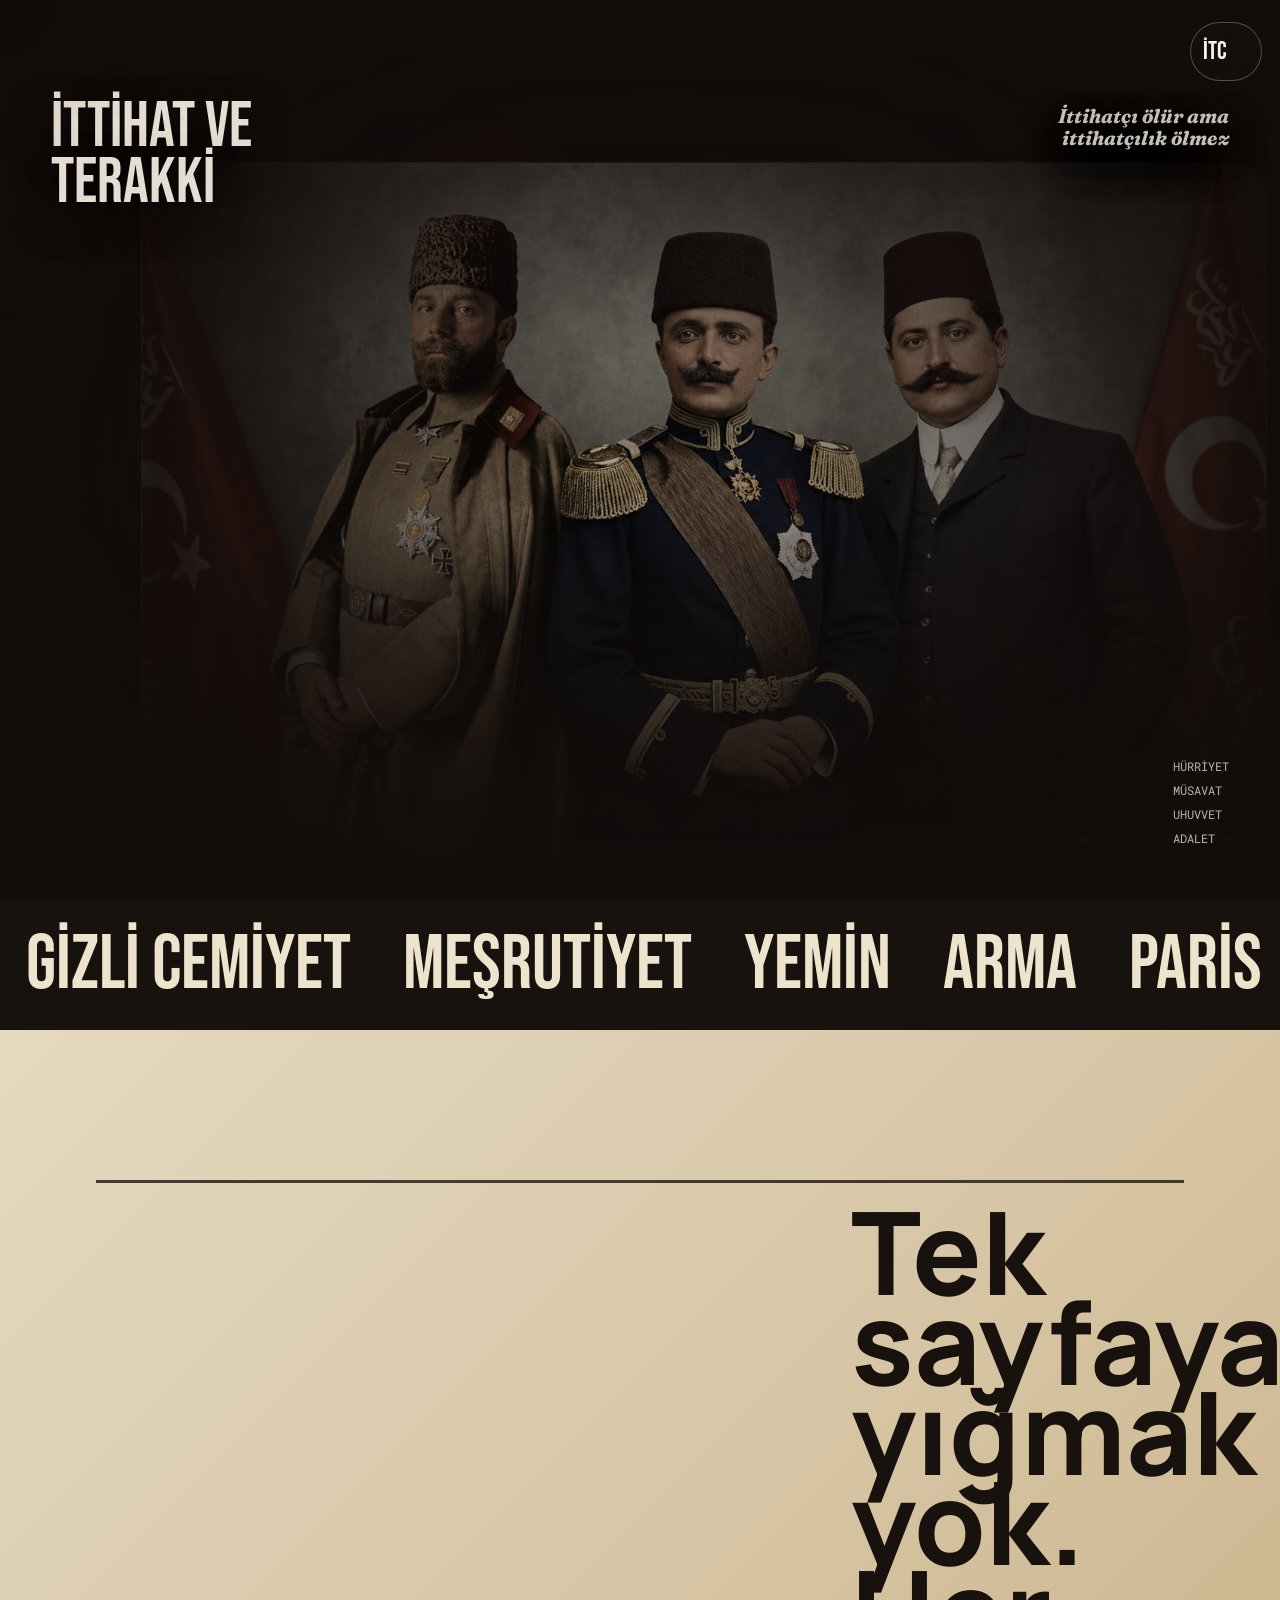
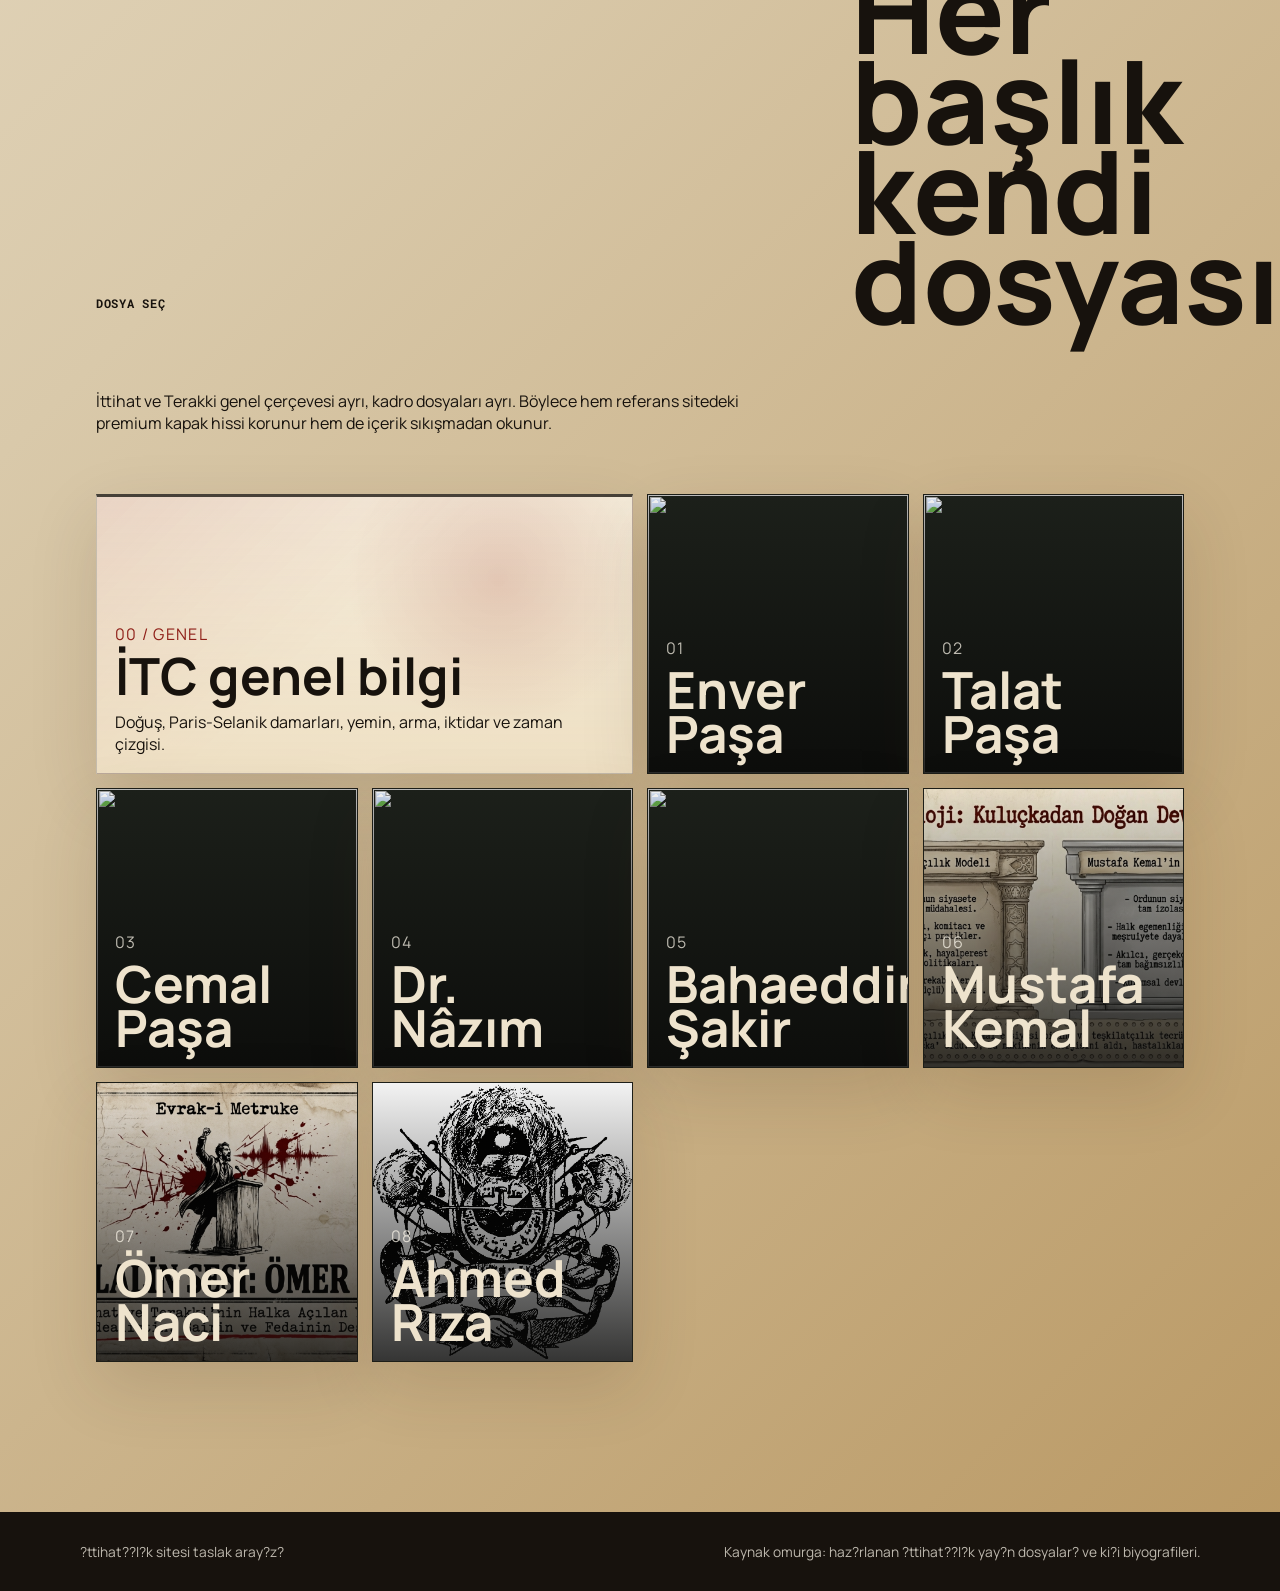
==== commit 6743b32d: "Publish updated ittihatcilik site" ====
--- a/index.html
+++ b/index.html
@@ -14,7 +14,7 @@
       href="https://fonts.googleapis.com/css2?family=Bebas+Neue&family=Fraunces:opsz,wght,SOFT@9..144,500..800,20..80&family=Manrope:wght@400;500;700;800&family=Roboto+Mono:wght@400;500;700&display=swap"
       rel="stylesheet"
     />
-    <link rel="stylesheet" href="styles.css" />
+    <link rel="stylesheet" href="styles.css?v=20260610-2" />
   </head>
   <body>
     <div class="grain" aria-hidden="true"></div>
@@ -23,12 +23,12 @@
     <header class="site-nav" data-reveal>
       <a class="brand" href="#top">İTC</a>
       <nav aria-label="Ana menü">
-        <a href="#dogus">Doğuş</a>
-        <a href="#arma">Arma</a>
-        <a href="#kadro">Kadro</a>
-        <a href="#zaman">Zaman</a>
+        <a href="genel-bilgi.html">Doğuş</a>
+        <a href="genel-bilgi.html#arma">Arma</a>
+        <a href="#dosyalar">Kadro</a>
+        <a href="genel-bilgi.html#zaman">Zaman</a>
       </nav>
-      <a class="nav-action" href="#okuma">Okuma notu</a>
+      <a class="nav-action" href="genel-bilgi.html#okuma">Okuma notu</a>
     </header>
 
     <main id="top">
@@ -38,7 +38,7 @@
           <figure class="hero-main-figure">
             <img
               id="hero-main-image"
-              src="assets/ittihat-terakki-uclu.png"
+              src="assets/it-uclu.png"
               alt="Enver Paşa, Talat Paşa ve Cemal Paşa üçlü ana görseli"
             />
             <figcaption>Enver / Talat / Cemal</figcaption>
@@ -47,20 +47,12 @@
             <img id="hero-emblem-image" src="assets/it-arma.png" alt="" />
           </div>
         </div>
+        <div class="hero-corners" aria-hidden="true">
+          <p class="hero-corner-title">İttihat ve Terakki</p>
+          <p class="hero-corner-motto">İttihatçı ölür ama<br />ittihatçılık ölmez</p>
+        </div>
         <div class="hero-copy">
-          <p class="eyebrow">1889 / Askerî Tıbbiye / Selanik / Paris</p>
-          <h1 id="hero-title">
-            İttihat
-            <span>Terakki</span>
-          </h1>
-          <p class="hero-lede">
-            Bir parti olmadan önce gizli bir cemiyetti. Cemiyet olmadan önce de
-            devletin gidişatına duyulan rahatsızlığın adıydı.
-          </p>
-          <div class="hero-actions">
-            <a class="button primary" href="#dogus">Dosyayı aç</a>
-            <a class="button ghost" href="#kadro">Kişilere bak</a>
-          </div>
+          <h1 id="hero-title" class="sr-only">İttihat ve Terakki</h1>
         </div>
         <div class="hero-meta" aria-label="Ana bilgiler">
           <span>Hürriyet</span>
@@ -91,193 +83,35 @@
         </div>
       </section>
 
-      <section class="intro section-pad" id="dogus">
-        <div class="section-label" data-reveal>Dosya 01</div>
-        <div class="intro-grid">
-          <h2 data-reveal>Bir insan niye rahat memurluğunu bırakıp gizli örgüte girer?</h2>
-          <div class="intro-text" data-reveal>
-            <p>
-              Cevap tek kelime değil. İstibdat korkusu vardı. Hafiye ve jurnal
-              ağı vardı. Devletin dağılmasını izleme endişesi vardı.
-            </p>
-            <p>
-              Avrupa baskısı, Balkanlardaki ayrılıkçı hareketler, içerideki
-              idari çürüme ve ordudaki gerilik aynı yere bakıyordu: Bu düzen
-              böyle gitmez.
-            </p>
-          </div>
+      <section class="hub-board section-pad" id="dosyalar">
+        <div class="hub-head" data-reveal>
+          <p class="eyebrow">Dosya se&#231;</p>
+          <h2>Tek sayfaya y&#305;&#287;mak yok. Her ba&#351;l&#305;k kendi dosyas&#305;nda.</h2>
+          <p>&#304;ttihat ve Terakki genel &#231;er&#231;evesi ayr&#305;, kadro dosyalar&#305; ayr&#305;. B&#246;ylece hem referans sitedeki premium kapak hissi korunur hem de i&#231;erik s&#305;k&#305;&#351;madan okunur.</p>
         </div>
-      </section>
-
-      <section class="split-panel section-pad">
-        <article class="glass-card" data-tilt data-reveal>
-          <span class="card-kicker">Paris</span>
-          <h3>Yayın, sürgün ve fikir tartışması</h3>
-          <p>
-            Paris hattında gazete, risale, Avrupa kamuoyu ve muhalefet dili
-            öndeydi. Hareket kendisini önce kelimelerle kurdu.
-          </p>
-        </article>
-        <article class="glass-card dark" data-tilt data-reveal>
-          <span class="card-kicker">Selanik</span>
-          <h3>Subaylar, şubeler ve ihtilal ihtimali</h3>
-          <p>
-            Selanik hattında Makedonya gerilimi, gizli hücreler ve silahlı
-            hareket ihtimali vardı. 1908'e giden yol bu iki damarın birleşmesiyle
-            açıldı.
-          </p>
-        </article>
-      </section>
-
-      <section class="archive section-pad" id="arma">
-        <div class="archive-copy" data-reveal>
-          <p class="eyebrow">Dosya 02 / Arma</p>
-          <h2>Tek karede bütün gerilim.</h2>
-          <p>
-            En tepede tuğra değil, Kanun-i Esasi fikri vardır. Yanlarda kalem ve
-            silah durur. Terazinin bir kefesinde Kur'an-ı Kerim, diğer kefesinde
-            hançer yer alır.
-          </p>
-          <p>
-            Arma bu yüzden süs değil. İttihatçılığın kendisini nasıl anlatmak
-            istediğini gösteren görsel bir metindir: anayasa, hürriyet, silah,
-            adalet, din, imparatorluk ve kardeşlik aynı yüzeyde durur.
-          </p>
-        </div>
-        <figure class="emblem-frame" data-tilt data-reveal>
-          <img src="assets/arma.jpg" alt="İttihat ve Terakki arması" />
-          <figcaption>Wikimedia Commons, CC0</figcaption>
-        </figure>
-      </section>
-
-      <section class="oath">
-        <div class="oath-inner" data-reveal>
-          <span>Yemin / gizlilik / bağlılık</span>
-          <p>
-            Kırmızı önlük, siyah peçe, Kur'an-ı Kerim, hançer, tabanca, gözleri
-            bağlı yeni üye... Film sahnesi gibi duruyor. Fakat sürgün, hapis ve
-            takip gerçekse dramatik olan yemin değil, dönemin kendisidir.
-          </p>
-        </div>
-      </section>
-
-      <section class="people section-pad" id="kadro">
-        <div class="people-head" data-reveal>
-          <p class="eyebrow">Dosya 03 / Kadro</p>
-          <h2>Hareketi tek kişinin hikâyesine sıkıştırmak kolay. Eksik olan da bu.</h2>
-        </div>
-        <div class="person-grid">
-          <article class="person-card" data-person="enver" data-reveal>
-            <img src="assets/enver.png" alt="Enver Paşa için hazırlanmış dosya görseli" />
-            <div>
-              <span>01</span>
-              <h3>Enver Paşa</h3>
-              <p>Hürriyet kahramanlığı, Babıali, savaş ve kırılma çizgisi.</p>
-            </div>
-          </article>
-          <article class="person-card" data-person="talat" data-reveal>
-            <img src="assets/talat.png" alt="Talat Paşa için hazırlanmış dosya görseli" />
-            <div>
-              <span>02</span>
-              <h3>Talat Paşa</h3>
-              <p>Posta ağı, örgüt aklı ve iktidarın merkezindeki siyaset.</p>
-            </div>
-          </article>
-          <article class="person-card" data-person="cemal" data-reveal>
-            <img src="assets/cemal.png" alt="Cemal Paşa için hazırlanmış dosya görseli" />
-            <div>
-              <span>03</span>
-              <h3>Cemal Paşa</h3>
-              <p>İstanbul muhafızlığı, Suriye hattı ve iki ayrı hayat.</p>
-            </div>
-          </article>
-          <article class="person-card" data-person="nazim" data-reveal>
-            <img src="assets/nazim.png" alt="Dr. Nazım için hazırlanmış dosya görseli" />
-            <div>
-              <span>04</span>
-              <h3>Dr. Nâzım</h3>
-              <p>Modernleşme fikri, firar, birleşme ve kadro aklı.</p>
-            </div>
-          </article>
-          <article class="person-card" data-person="baha" data-reveal>
-            <img src="assets/baha.png" alt="Dr. Bahaeddin Şakir için hazırlanmış dosya görseli" />
-            <div>
-              <span>05</span>
-              <h3>Bahaeddin Şakir</h3>
-              <p>Kalem, mahkeme, teşkilat ve sertleşen siyaset dili.</p>
-            </div>
-          </article>
-          <article class="person-card" data-person="mustafa" data-reveal>
-            <img src="assets/mustafa.png" alt="Mustafa Kemal için hazırlanmış dosya görseli" />
-            <div>
-              <span>06</span>
-              <h3>Mustafa Kemal</h3>
-              <p>Ordu-siyaset gerilimi, kongre, Sofya ve devlet aklı.</p>
-            </div>
-          </article>
-          <article class="person-card" data-person="omer" data-reveal>
-            <img src="assets/omer.png" alt="Ömer Naci için hazırlanmış dosya görseli" />
-            <div>
-              <span>07</span>
-              <h3>Ömer Naci</h3>
-              <p>Hitabet, meydan, fedailik ve ihtilalin sesi.</p>
-            </div>
-          </article>
-          <article class="person-card" data-person="ahmed" data-reveal>
-            <img src="assets/ahmed-riza.png" alt="Ahmed Rıza için hazırlanmış dosya görseli" />
-            <div>
-              <span>08</span>
-              <h3>Ahmed Rıza</h3>
-              <p>Paris hattı, Meşveret çevresi ve fikrî muhalefet dili.</p>
-            </div>
-          </article>
-        </div>
-      </section>
-
-      <section class="timeline section-pad" id="zaman">
-        <div class="section-label" data-reveal>Zaman çizgisi</div>
-        <div class="timeline-row" data-reveal>
-          <span>1889</span>
-          <p>Askerî Tıbbiye'de İttihâd-ı Osmânî adıyla ilk yapı kurulur.</p>
-        </div>
-        <div class="timeline-row" data-reveal>
-          <span>1895</span>
-          <p>Paris hattında İttihat ve Terakki Cemiyeti adı öne çıkar.</p>
-        </div>
-        <div class="timeline-row" data-reveal>
-          <span>1907</span>
-          <p>Paris ve Selanik damarları birleşir; örgüt daha etkili bir hatta girer.</p>
-        </div>
-        <div class="timeline-row" data-reveal>
-          <span>1908</span>
-          <p>Meşrutiyet yeniden ilan edilir. Gizli cemiyet artık Osmanlı siyasetinin merkezindedir.</p>
-        </div>
-        <div class="timeline-row" data-reveal>
-          <span>1913</span>
-          <p>Babıali Baskını sonrasında iktidar pratiği sertleşir; cemiyet-devlet ilişkisi değişir.</p>
-        </div>
-      </section>
-
-      <section class="read-note section-pad" id="okuma">
-        <div class="note-card" data-reveal>
-          <p class="eyebrow">Okuma notu</p>
-          <h2>Bu site bir hüküm dağıtma yeri değil, soru kurma alanı.</h2>
-          <p>
-            İttihat ve Terakki'yi yalnızca kahramanlık ya da felaket kalıbına
-            sıkıştırınca konu fakirleşiyor. Daha iyi soru şu: Dağılmakta olan
-            bir imparatorlukta hürriyet isteyen kadro, iktidara yaklaşınca hangi
-            bedelleri üretir?
-          </p>
-          <a class="button primary" href="#top">Başa dön</a>
+        <div class="hub-grid">
+          <a class="hub-card hub-card-wide" href="genel-bilgi.html" data-reveal>
+            <span>00 / Genel</span>
+            <h3>İTC genel bilgi</h3>
+            <p>Do&#287;u&#351;, Paris-Selanik damarlar&#305;, yemin, arma, iktidar ve zaman &#231;izgisi.</p>
+          </a>
+          <a class="hub-card" href="kisiler/enver.html" data-reveal><img src="assets/enver.png" alt=""><span>01</span><h3>Enver Paşa</h3></a>
+          <a class="hub-card" href="kisiler/talat.html" data-reveal><img src="assets/talat.png" alt=""><span>02</span><h3>Talat Paşa</h3></a>
+          <a class="hub-card" href="kisiler/cemal.html" data-reveal><img src="assets/cemal.png" alt=""><span>03</span><h3>Cemal Paşa</h3></a>
+          <a class="hub-card" href="kisiler/nazim.html" data-reveal><img src="assets/nazim.png" alt=""><span>04</span><h3>Dr. Nâzım</h3></a>
+          <a class="hub-card" href="kisiler/baha.html" data-reveal><img src="assets/baha.png" alt=""><span>05</span><h3>Bahaeddin Şakir</h3></a>
+          <a class="hub-card" href="kisiler/mustafa.html" data-reveal><img src="assets/mustafa.png" alt=""><span>06</span><h3>Mustafa Kemal</h3></a>
+          <a class="hub-card" href="kisiler/omer.html" data-reveal><img src="assets/omer.png" alt=""><span>07</span><h3>Ömer Naci</h3></a>
+          <a class="hub-card" href="kisiler/ahmed-riza.html" data-reveal><img src="assets/ahmed-riza.png" alt=""><span>08</span><h3>Ahmed Rıza</h3></a>
         </div>
       </section>
     </main>
 
     <footer class="footer">
-      <p>İttihatçılık sitesi taslak arayüzü</p>
-      <p>Kaynak omurga: Süleyman Tekir'in İttihatçılık: Doğuş ve İttihatçılık: İktidar çalışmaları üzerine hazırlanan site metinleri.</p>
+      <p>?ttihat??l?k sitesi taslak aray?z?</p>
+      <p>Kaynak omurga: haz?rlanan ?ttihat??l?k yay?n dosyalar? ve ki?i biyografileri.</p>
     </footer>
 
-    <script src="script.js"></script>
+    <script src="script.js?v=20260605-4"></script>
   </body>
 </html>
--- a/styles.css
+++ b/styles.css
@@ -52,6 +52,17 @@
   max-width: 100%;
 }
 
+.sr-only {
+  position: absolute;
+  width: 1px;
+  height: 1px;
+  padding: 0;
+  overflow: hidden;
+  clip: rect(0, 0, 0, 0);
+  white-space: nowrap;
+  border: 0;
+}
+
 .grain {
   position: fixed;
   inset: 0;
@@ -71,32 +82,42 @@
   height: 240px;
   pointer-events: none;
   border-radius: 999px;
-  opacity: 0.48;
+  opacity: 0.74;
   transform: translate3d(-50%, -50%, 0);
   background:
-    radial-gradient(circle, rgba(255, 240, 194, 0.6), rgba(195, 58, 39, 0.16) 45%, transparent 72%);
-  filter: blur(18px);
-  mix-blend-mode: screen;
+    radial-gradient(circle, rgba(143, 31, 24, 0.38), rgba(196, 154, 75, 0.22) 42%, transparent 72%);
+  box-shadow: 0 0 0 1px rgba(143, 31, 24, 0.18), 0 0 46px rgba(143, 31, 24, 0.24);
+  filter: blur(14px);
+  mix-blend-mode: multiply;
 }
 
 .site-nav {
   position: fixed;
   top: 22px;
-  left: 50%;
+  right: 18px;
   z-index: 80;
   display: grid;
-  grid-template-columns: auto 1fr auto;
-  gap: 18px;
+  grid-template-columns: 46px minmax(0, 1fr) auto;
+  gap: 0;
   align-items: center;
-  width: min(1040px, calc(100% - 28px));
-  padding: 10px 12px 10px 18px;
+  width: 72px;
+  max-width: calc(100% - 28px);
+  overflow: hidden;
+  padding: 10px 12px;
   color: var(--white);
   border: 1px solid rgba(255, 249, 237, 0.28);
   border-radius: 999px;
   background: rgba(28, 20, 12, 0.36);
   backdrop-filter: blur(18px);
-  transform: translateX(-50%);
-  transition: background 360ms cubic-bezier(0.22, 1, 0.36, 1), color 360ms cubic-bezier(0.22, 1, 0.36, 1), border 360ms;
+  transform: none;
+  transition: width 420ms cubic-bezier(0.22, 1, 0.36, 1), background 360ms cubic-bezier(0.22, 1, 0.36, 1), color 360ms cubic-bezier(0.22, 1, 0.36, 1), border 360ms, padding 420ms cubic-bezier(0.22, 1, 0.36, 1), gap 420ms cubic-bezier(0.22, 1, 0.36, 1);
+}
+
+.site-nav:hover,
+.site-nav:focus-within {
+  width: min(760px, calc(100% - 28px));
+  gap: 18px;
+  padding: 10px 12px 10px 18px;
 }
 
 .site-nav.scrolled {
@@ -118,6 +139,11 @@
   font-size: 0.82rem;
   font-weight: 800;
   text-transform: uppercase;
+  white-space: nowrap;
+  opacity: 0;
+  pointer-events: none;
+  transform: translateX(18px);
+  transition: opacity 240ms ease, transform 360ms cubic-bezier(0.22, 1, 0.36, 1);
 }
 
 .site-nav a {
@@ -138,6 +164,20 @@
   font-size: 0.78rem;
   font-weight: 800;
   text-transform: uppercase;
+  white-space: nowrap;
+  opacity: 0;
+  pointer-events: none;
+  transform: translateX(18px);
+  transition: opacity 240ms ease, transform 360ms cubic-bezier(0.22, 1, 0.36, 1), background 240ms;
+}
+
+.site-nav:hover nav,
+.site-nav:focus-within nav,
+.site-nav:hover .nav-action,
+.site-nav:focus-within .nav-action {
+  opacity: 1;
+  pointer-events: auto;
+  transform: translateX(0);
 }
 
 .hero {
@@ -185,15 +225,15 @@
 
 .hero-main-figure {
   position: relative;
-  width: min(82vw, 1120px);
-  height: min(72svh, 720px);
+  width: min(88vw, 1260px);
+  height: min(78svh, 780px);
   margin: 0;
   overflow: hidden;
   border: 1px solid rgba(255, 249, 237, 0.15);
   border-radius: 34px;
   background: rgba(255, 249, 237, 0.035);
   box-shadow: 0 46px 140px rgba(0, 0, 0, 0.48);
-  transform: translate3d(9vw, 2svh, 0);
+  transform: translate3d(5vw, 2svh, 0);
 }
 
 .hero-main-figure::after {
@@ -316,10 +356,10 @@
   z-index: 6;
   display: grid;
   place-items: center;
-  opacity: var(--reveal-opacity, 0);
+  opacity: calc(var(--reveal-opacity, 0) * 1.18);
   pointer-events: none;
-  transition: opacity 280ms cubic-bezier(0.22, 1, 0.36, 1);
-  mix-blend-mode: screen;
+  transition: opacity 260ms cubic-bezier(0.22, 1, 0.36, 1);
+  mix-blend-mode: normal;
   -webkit-mask-image: radial-gradient(circle 0 at var(--reveal-x, 50%) var(--reveal-y, 50%), #000 0 62%, transparent 72%);
   mask-image: radial-gradient(circle 0 at var(--reveal-x, 50%) var(--reveal-y, 50%), #000 0 62%, transparent 72%);
 }
@@ -334,16 +374,16 @@
   inset: 0;
   content: "";
   background:
-    radial-gradient(circle at var(--reveal-x, 50%) var(--reveal-y, 50%), rgba(255, 232, 169, 0.24), transparent 18rem),
-    linear-gradient(to top, rgba(18, 13, 11, 0.12), rgba(18, 13, 11, 0.42));
+    radial-gradient(circle at var(--reveal-x, 50%) var(--reveal-y, 50%), rgba(255, 232, 169, 0.34), transparent 20rem),
+    linear-gradient(to top, rgba(18, 13, 11, 0.04), rgba(18, 13, 11, 0.26));
 }
 
 .emblem-reveal img {
-  width: min(54vw, 640px);
-  max-height: 78svh;
+  width: min(58vw, 760px);
+  max-height: 84svh;
   object-fit: contain;
-  opacity: 0.92;
-  filter: sepia(0.34) contrast(1.2) saturate(0.92) drop-shadow(0 36px 80px rgba(0, 0, 0, 0.46));
+  opacity: 0.98;
+  filter: contrast(1.14) saturate(1.18) drop-shadow(0 30px 64px rgba(0, 0, 0, 0.62)) drop-shadow(0 0 24px rgba(246, 216, 139, 0.28));
 }
 
 .hero-copy {
@@ -359,6 +399,45 @@
   pointer-events: none;
 }
 
+.hero-corners {
+  position: absolute;
+  inset: clamp(86px, 11svh, 132px) clamp(18px, 4vw, 64px) auto;
+  z-index: 7;
+  display: grid;
+  grid-template-columns: minmax(180px, 0.72fr) minmax(180px, 0.72fr);
+  justify-content: space-between;
+  gap: 24px;
+  pointer-events: none;
+}
+
+.hero-corners p {
+  margin: 0;
+  text-shadow: 0 18px 42px rgba(0, 0, 0, 0.66);
+}
+
+.hero-corner-title {
+  max-width: 360px;
+  color: rgba(255, 249, 237, 0.9);
+  font-family: "Bebas Neue", sans-serif;
+  font-size: clamp(2.35rem, 5vw, 5.6rem);
+  font-weight: 400;
+  line-height: 0.88;
+  text-transform: uppercase;
+}
+
+.hero-corner-motto {
+  justify-self: end;
+  max-width: 290px;
+  padding-top: 0.38rem;
+  color: rgba(255, 249, 237, 0.78);
+  font-family: "Fraunces", serif;
+  font-size: clamp(1.02rem, 1.55vw, 1.46rem);
+  font-style: italic;
+  font-weight: 720;
+  line-height: 1.12;
+  text-align: right;
+}
+
 .eyebrow,
 .section-label,
 .card-kicker,
@@ -483,12 +562,31 @@
   padding: clamp(72px, 12vw, 150px) 0;
 }
 
+.intro.section-pad {
+  padding-top: clamp(76px, 9vw, 118px);
+  padding-bottom: clamp(24px, 3vw, 42px);
+}
+
+.split-panel.section-pad {
+  padding-top: clamp(18px, 3vw, 42px);
+  padding-bottom: clamp(64px, 8vw, 110px);
+}
+
+.archive.section-pad {
+  padding-top: clamp(54px, 8vw, 104px);
+}
+
 .intro-grid,
 .archive {
   display: grid;
   grid-template-columns: minmax(0, 1.15fr) minmax(280px, 0.85fr);
   gap: clamp(26px, 6vw, 74px);
   align-items: start;
+}
+
+.intro-grid {
+  min-height: clamp(420px, 52vh, 560px);
+  align-items: center;
 }
 
 .section-label {
@@ -517,7 +615,9 @@
 }
 
 .intro-text {
-  padding-top: 10px;
+  position: static;
+  max-width: 520px;
+  padding-top: 0;
   font-size: 1.06rem;
 }
 
@@ -526,6 +626,38 @@
   grid-template-columns: repeat(2, minmax(0, 1fr));
   gap: 18px;
   padding-top: 0;
+}
+
+.split-head {
+  position: relative;
+  z-index: 4;
+  grid-column: 1 / -1;
+  display: grid;
+  grid-template-columns: minmax(300px, 0.78fr) minmax(420px, 1fr);
+  gap: clamp(22px, 5vw, 58px);
+  align-items: center;
+  margin-bottom: 26px;
+  padding: 0;
+  background: none;
+}
+
+.split-copy {
+  max-width: 440px;
+}
+
+.split-copy .eyebrow {
+  margin: 0 0 18px;
+}
+
+.split-head h2 {
+  max-width: 760px;
+  font-size: clamp(2.4rem, 4.35vw, 4.65rem);
+  line-height: 0.96;
+}
+
+.split-copy p:not(.eyebrow) {
+  margin: 0;
+  color: rgba(23, 18, 13, 0.72);
 }
 
 .glass-card {
@@ -538,6 +670,7 @@
     radial-gradient(circle at 80% 0%, rgba(143, 31, 24, 0.22), transparent 24rem);
   box-shadow: 0 30px 90px rgba(60, 39, 21, 0.18);
   transform-style: preserve-3d;
+  transition: transform 420ms cubic-bezier(0.22, 1, 0.36, 1), box-shadow 420ms, border-color 420ms;
 }
 
 .glass-card.dark {
@@ -548,13 +681,23 @@
 }
 
 .glass-card h3 {
-  margin-top: 120px;
+  margin-top: 104px;
 }
 
 .glass-card p {
   max-width: 460px;
   color: currentColor;
   opacity: 0.76;
+}
+
+.glass-card-left:hover {
+  border-color: rgba(143, 31, 24, 0.26);
+  box-shadow: 0 42px 110px rgba(60, 39, 21, 0.22);
+}
+
+.glass-card-right:hover {
+  border-color: rgba(196, 154, 75, 0.32);
+  box-shadow: 0 42px 110px rgba(23, 18, 13, 0.3);
 }
 
 .archive-copy {
@@ -573,7 +716,9 @@
   overflow: hidden;
   border: 1px solid rgba(23, 18, 13, 0.18);
   border-radius: 32px;
-  background: rgba(255, 249, 237, 0.35);
+  background:
+    radial-gradient(circle at 50% 45%, rgba(255, 249, 237, 0.16), transparent 24rem),
+    linear-gradient(145deg, #17120d, #263f35);
   box-shadow: 0 36px 100px rgba(44, 30, 17, 0.24);
 }
 
@@ -582,9 +727,10 @@
   inset: 0;
   z-index: 2;
   content: "";
-  background: linear-gradient(120deg, transparent 18%, rgba(255, 249, 237, 0.36), transparent 42%);
+  background: linear-gradient(120deg, transparent 18%, rgba(255, 249, 237, 0.16), transparent 42%);
   transform: translateX(-120%);
   animation: shine 5.8s ease-in-out infinite;
+  pointer-events: none;
 }
 
 @keyframes shine {
@@ -597,9 +743,10 @@
 .emblem-frame img {
   width: 100%;
   height: min(78vh, 780px);
-  object-fit: cover;
+  padding: clamp(22px, 4vw, 54px);
+  object-fit: contain;
   object-position: center;
-  filter: sepia(0.15) saturate(0.9);
+  filter: contrast(1.08) saturate(1.08) drop-shadow(0 26px 54px rgba(0, 0, 0, 0.38));
 }
 
 .emblem-frame figcaption {
@@ -617,13 +764,14 @@
 
 .oath {
   position: relative;
-  min-height: 78svh;
+  min-height: auto;
   display: grid;
   place-items: center;
+  padding: clamp(78px, 11vw, 138px) 0;
   overflow: hidden;
   color: var(--white);
   background:
-    linear-gradient(rgba(18, 13, 11, 0.84), rgba(18, 13, 11, 0.84)),
+    linear-gradient(90deg, rgba(18, 13, 11, 0.94), rgba(18, 13, 11, 0.82)),
     url("assets/omer.png") center / cover;
 }
 
@@ -638,23 +786,126 @@
 
 .oath-inner {
   position: relative;
-  width: min(980px, calc(100% - 32px));
+  display: grid;
+  grid-template-columns: minmax(0, 0.85fr) minmax(460px, 1.15fr);
+  gap: clamp(32px, 5.4vw, 78px);
+  align-items: center;
+  width: min(1180px, calc(100% - 32px));
+  margin: 0 auto;
 }
 
 .oath-inner p {
   margin: 18px 0 0;
   font-family: "Fraunces", serif;
-  font-size: clamp(2.2rem, 5vw, 5.5rem);
+  font-size: clamp(1.65rem, 2.95vw, 3.05rem);
   font-weight: 700;
-  line-height: 1.02;
+  line-height: 1.08;
+  text-wrap: balance;
+}
+
+.oath-document {
+  position: relative;
+  margin: 0;
+  overflow: hidden;
+  border: 1px solid rgba(255, 249, 237, 0.16);
+  border-radius: 28px;
+  background: rgba(255, 249, 237, 0.08);
+  box-shadow: 0 34px 90px rgba(0, 0, 0, 0.34);
+  transform-style: preserve-3d;
+}
+
+.oath-document img {
+  width: 100%;
+  aspect-ratio: 3028 / 1690;
+  height: auto;
+  object-fit: cover;
+  filter: contrast(1.04) saturate(0.96);
+}
+
+.oath-document figcaption {
+  position: absolute;
+  left: 14px;
+  bottom: 14px;
+  padding: 7px 10px;
+  color: var(--white);
+  border-radius: 999px;
+  background: rgba(18, 13, 11, 0.68);
+  font-family: "Roboto Mono", monospace;
+  font-size: 0.68rem;
+  font-weight: 700;
+  text-transform: uppercase;
 }
 
 .people-head {
   display: grid;
-  grid-template-columns: 0.8fr 1.2fr;
-  gap: clamp(20px, 5vw, 60px);
-  align-items: end;
-  margin-bottom: 38px;
+  grid-template-columns: minmax(0, 0.9fr) minmax(420px, 1.1fr);
+  gap: clamp(30px, 5.4vw, 82px);
+  align-items: center;
+  margin-bottom: 48px;
+}
+
+.people-head h2 {
+  max-width: 650px;
+  font-size: clamp(2.45rem, 4.2vw, 4.65rem);
+  line-height: 0.98;
+}
+
+.people-mini-grid {
+  display: grid;
+  grid-template-columns: repeat(4, minmax(0, 1fr));
+  gap: clamp(12px, 1.4vw, 18px);
+  align-items: center;
+}
+
+.people-mini-grid img {
+  width: 100%;
+  aspect-ratio: 1;
+  object-fit: cover;
+  border: 1px solid rgba(23, 18, 13, 0.16);
+  border-radius: 18px;
+  box-shadow: 0 22px 58px rgba(44, 30, 17, 0.18);
+  filter: saturate(0.94) contrast(1.04);
+  animation: cadre-float 5.4s ease-in-out infinite;
+  animation-delay: calc(var(--float-index, 0) * -0.48s);
+  transition: transform 420ms cubic-bezier(0.22, 1, 0.36, 1), filter 420ms;
+}
+
+.people-mini-grid img:nth-child(1) { --float-index: 1; }
+.people-mini-grid img:nth-child(2) { --float-index: 2; }
+.people-mini-grid img:nth-child(3) { --float-index: 3; }
+.people-mini-grid img:nth-child(4) { --float-index: 4; }
+.people-mini-grid img:nth-child(5) { --float-index: 5; }
+.people-mini-grid img:nth-child(6) { --float-index: 6; }
+.people-mini-grid img:nth-child(7) { --float-index: 7; }
+.people-mini-grid img:nth-child(8) { --float-index: 8; }
+
+.people-mini-grid img:nth-child(odd) {
+  transform: translateY(-10px);
+}
+
+.people-mini-grid img:nth-child(even) {
+  transform: translateY(10px);
+}
+
+.people-mini-grid img:hover {
+  filter: saturate(1.08) contrast(1.08);
+  transform: translateY(0) scale(1.035);
+  animation-play-state: paused;
+}
+
+@keyframes cadre-float {
+  0%,
+  100% {
+    translate: 0 0;
+  }
+
+  45% {
+    translate: 8px -8px;
+  }
+
+  72% {
+    translate: -6px 5px;
+  }
 }
 
 .person-grid {
@@ -674,11 +925,6 @@
   isolation: isolate;
 }
 
-.person-card:nth-child(1),
-.person-card:nth-child(4) {
-  grid-column: span 2;
-}
-
 .person-card img {
   position: absolute;
   inset: 0;
@@ -719,9 +965,324 @@
   color: rgba(255, 249, 237, 0.78);
 }
 
+.person-jump {
+  display: inline-flex;
+  align-items: center;
+  width: max-content;
+  min-height: 36px;
+  margin-top: 16px;
+  padding: 9px 12px;
+  border: 1px solid rgba(255, 249, 237, 0.28);
+  border-radius: 999px;
+  color: var(--white);
+  background: rgba(255, 249, 237, 0.1);
+  font-family: "Roboto Mono", monospace;
+  font-size: 0.68rem;
+  font-weight: 800;
+  text-transform: uppercase;
+  transition: transform 220ms cubic-bezier(0.22, 1, 0.36, 1), background 220ms, border-color 220ms;
+}
+
+.person-jump:hover,
+.person-jump:focus-visible {
+  border-color: rgba(255, 249, 237, 0.56);
+  background: rgba(143, 31, 24, 0.72);
+  transform: translateY(-2px);
+}
+
 .person-card:hover img {
   opacity: 0.92;
   transform: scale(1.08);
+}
+
+.hub-board {
+  min-height: 88vh;
+  display: grid;
+  align-content: center;
+  gap: clamp(28px, 5vw, 60px);
+}
+
+.hub-head {
+  width: min(1180px, calc(100% - 32px));
+  margin: 0 auto;
+  display: grid;
+  grid-template-columns: minmax(0, 1.08fr) minmax(280px, .52fr);
+  gap: clamp(24px, 5vw, 72px);
+  align-items: end;
+  border-top: 3px solid rgba(27, 22, 16, .8);
+  padding-top: 24px;
+}
+
+.hub-head h2 {
+  margin: 0;
+  font-family: var(--display);
+  font-size: clamp(3.8rem, 9vw, 9rem);
+  line-height: .78;
+  letter-spacing: 0;
+}
+
+.hub-head p:not(.eyebrow) {
+  margin: 0;
+  color: var(--muted);
+  font: 700 clamp(1rem, 1.35vw, 1.18rem)/1.7 var(--sans);
+}
+
+.hub-grid {
+  width: min(1180px, calc(100% - 32px));
+  margin: 0 auto;
+  display: grid;
+  grid-template-columns: repeat(4, minmax(0, 1fr));
+  gap: 14px;
+}
+
+.hub-card {
+  min-height: 280px;
+  position: relative;
+  overflow: hidden;
+  display: grid;
+  align-content: end;
+  padding: 18px;
+  color: var(--paper);
+  text-decoration: none;
+  background: #1d211b;
+  border: 1px solid rgba(27, 22, 16, .22);
+  box-shadow: 0 24px 64px rgba(54, 38, 22, .14);
+}
+
+.hub-card::after {
+  content: "";
+  position: absolute;
+  inset: 0;
+  background: linear-gradient(180deg, rgba(9, 9, 8, .05), rgba(9, 9, 8, .82));
+  transition: opacity .35s ease;
+}
+
+.hub-card:hover::after {
+  opacity: .72;
+}
+
+.hub-card img {
+  position: absolute;
+  inset: 0;
+  width: 100%;
+  height: 100%;
+  object-fit: cover;
+  filter: saturate(.78) contrast(1.05);
+  transition: transform .7s ease, filter .7s ease;
+}
+
+.hub-card:hover img {
+  transform: scale(1.07);
+  filter: saturate(1) contrast(1.08);
+}
+
+.hub-card span,
+.hub-card h3,
+.hub-card p {
+  position: relative;
+  z-index: 1;
+}
+
+.hub-card span {
+  margin-bottom: 8px;
+  color: rgba(255, 249, 237, .72);
+  font: 900 .78rem/1 var(--mono);
+  letter-spacing: .08em;
+  text-transform: uppercase;
+}
+
+.hub-card h3 {
+  margin: 0;
+  font-family: var(--display);
+  font-size: clamp(2.2rem, 4vw, 4rem);
+  line-height: .86;
+  letter-spacing: 0;
+}
+
+.hub-card p {
+  max-width: 520px;
+  margin: 14px 0 0;
+  color: rgba(255, 249, 237, .82);
+  font: 700 .98rem/1.55 var(--sans);
+}
+
+.hub-card-wide {
+  grid-column: span 2;
+  color: var(--ink);
+  background:
+    linear-gradient(135deg, rgba(143, 30, 23, .12), transparent 48%),
+    rgba(255, 249, 237, .76);
+  border-top: 3px solid rgba(27, 22, 16, .8);
+}
+
+.hub-card-wide::after {
+  background:
+    radial-gradient(circle at 75% 30%, rgba(143, 30, 23, .16), transparent 34%),
+    linear-gradient(180deg, transparent, rgba(235, 218, 184, .62));
+}
+
+.hub-card-wide span {
+  color: var(--red);
+}
+
+.hub-card-wide h3,
+.hub-card-wide p {
+  color: var(--ink);
+}
+
+.person-dossiers {
+  display: grid;
+  gap: clamp(20px, 3.4vw, 46px);
+  margin-top: clamp(48px, 8vw, 110px);
+}
+
+.dossier {
+  position: relative;
+  display: grid;
+  grid-template-columns: minmax(260px, 0.78fr) minmax(0, 1.22fr);
+  gap: clamp(22px, 4vw, 64px);
+  align-items: stretch;
+  min-height: 560px;
+  overflow: hidden;
+  padding: clamp(16px, 2vw, 28px);
+  border: 1px solid rgba(23, 18, 13, 0.16);
+  border-radius: 34px;
+  background:
+    linear-gradient(135deg, rgba(255, 249, 237, 0.7), rgba(216, 199, 166, 0.42)),
+    radial-gradient(circle at 84% 14%, rgba(143, 31, 24, 0.14), transparent 22rem);
+  box-shadow: 0 34px 100px rgba(31, 21, 13, 0.16);
+  scroll-margin-top: 96px;
+}
+
+.dossier:nth-child(even) {
+  grid-template-columns: minmax(0, 1.22fr) minmax(260px, 0.78fr);
+}
+
+.dossier:nth-child(even) figure {
+  order: 2;
+}
+
+.dossier figure {
+  position: relative;
+  min-height: 100%;
+  margin: 0;
+  overflow: hidden;
+  border-radius: 24px;
+  background: var(--ink);
+  box-shadow: inset 0 0 0 1px rgba(255, 249, 237, 0.12);
+}
+
+.dossier figure::after {
+  position: absolute;
+  inset: 0;
+  content: "";
+  background:
+    linear-gradient(to top, rgba(18, 13, 11, 0.74), transparent 54%),
+    radial-gradient(circle at 48% 18%, rgba(196, 154, 75, 0.24), transparent 18rem);
+}
+
+.dossier figure img {
+  width: 100%;
+  height: 100%;
+  min-height: 520px;
+  object-fit: cover;
+  filter: sepia(0.1) saturate(0.95) contrast(1.03);
+  transform: scale(1.02);
+  transition: transform 900ms cubic-bezier(0.22, 1, 0.36, 1), filter 420ms;
+}
+
+.dossier:hover figure img {
+  filter: sepia(0.04) saturate(1.04) contrast(1.08);
+  transform: scale(1.06);
+}
+
+.dossier figcaption {
+  position: absolute;
+  left: 18px;
+  right: 18px;
+  bottom: 16px;
+  z-index: 2;
+  color: rgba(255, 249, 237, 0.78);
+  font-family: "Roboto Mono", monospace;
+  font-size: 0.72rem;
+  font-weight: 800;
+  line-height: 1.45;
+  text-transform: uppercase;
+}
+
+.dossier-body {
+  display: grid;
+  align-content: center;
+  padding: clamp(16px, 3.2vw, 46px) clamp(8px, 2vw, 26px);
+}
+
+.dossier-body h3 {
+  max-width: 920px;
+  margin: 0 0 22px;
+  color: var(--ink);
+  font-size: clamp(2.35rem, 4vw, 5.1rem);
+  line-height: 0.98;
+}
+
+.dossier-body p:not(.eyebrow) {
+  max-width: 880px;
+  color: rgba(23, 18, 13, 0.78);
+  font-size: clamp(1rem, 1.12vw, 1.18rem);
+  line-height: 1.78;
+}
+
+.dossier-notes {
+  display: grid;
+  grid-template-columns: repeat(3, minmax(0, 1fr));
+  gap: 10px;
+  margin-top: 24px;
+}
+
+.dossier-notes span {
+  min-height: 112px;
+  padding: 14px;
+  border: 1px solid rgba(23, 18, 13, 0.14);
+  border-radius: 18px;
+  background: rgba(255, 249, 237, 0.42);
+  color: rgba(23, 18, 13, 0.74);
+  font-family: "Roboto Mono", monospace;
+  font-size: clamp(0.72rem, 0.78vw, 0.86rem);
+  font-weight: 700;
+  line-height: 1.55;
+}
+
+.dossier-red {
+  background:
+    radial-gradient(circle at 16% 14%, rgba(143, 31, 24, 0.18), transparent 22rem),
+    linear-gradient(135deg, rgba(255, 249, 237, 0.72), rgba(214, 188, 151, 0.52));
+}
+
+.dossier-dark {
+  color: var(--white);
+  background:
+    radial-gradient(circle at 80% 16%, rgba(196, 154, 75, 0.18), transparent 22rem),
+    linear-gradient(145deg, #17120d, #2a241d);
+}
+
+.dossier-dark .dossier-body h3,
+.dossier-dark .eyebrow {
+  color: var(--white);
+}
+
+.dossier-dark .dossier-body p:not(.eyebrow) {
+  color: rgba(255, 249, 237, 0.78);
+}
+
+.dossier-dark .dossier-notes span {
+  border-color: rgba(255, 249, 237, 0.16);
+  background: rgba(255, 249, 237, 0.08);
+  color: rgba(255, 249, 237, 0.78);
+}
+
+.dossier-green {
+  background:
+    radial-gradient(circle at 74% 18%, rgba(37, 63, 53, 0.22), transparent 24rem),
+    linear-gradient(135deg, rgba(255, 249, 237, 0.72), rgba(190, 199, 173, 0.45));
 }
 
 .timeline {
@@ -757,6 +1318,8 @@
 }
 
 .note-card {
+  width: 100%;
+  max-width: 100%;
   padding: clamp(28px, 6vw, 70px);
   color: var(--white);
   border-radius: 34px;
@@ -767,11 +1330,11 @@
 }
 
 .note-card h2 {
-  max-width: 880px;
+  max-width: 960px;
 }
 
 .note-card p:not(.eyebrow) {
-  max-width: 780px;
+  max-width: 920px;
   color: rgba(255, 249, 237, 0.8);
 }
 
@@ -803,18 +1366,38 @@
 
 @media (max-width: 1160px) {
   .site-nav {
-    left: 22px;
-    width: auto;
-    grid-template-columns: auto;
+    top: 16px;
+    right: 16px;
+    left: auto;
+    width: 66px;
+    grid-template-columns: 42px minmax(0, 1fr) auto;
     transform: none;
   }
 
-  .site-nav nav {
-    display: none;
-  }
-
-  .nav-action {
-    display: none;
+  .site-nav:hover,
+  .site-nav:focus-within {
+    width: min(680px, calc(100% - 28px));
+  }
+
+  .person-grid {
+    grid-template-columns: repeat(2, minmax(0, 1fr));
+  }
+
+  .dossier,
+  .dossier:nth-child(even) {
+    grid-template-columns: minmax(220px, 0.82fr) minmax(0, 1.18fr);
+  }
+
+  .dossier:nth-child(even) figure {
+    order: 0;
+  }
+
+  .dossier-notes {
+    grid-template-columns: 1fr;
+  }
+
+  .dossier-notes span {
+    min-height: 0;
   }
 }
 
@@ -824,20 +1407,80 @@
   }
 
   .hero-main-figure {
-    width: min(112vw, 760px);
-    height: min(54svh, 520px);
-    transform: translate3d(14vw, -1svh, 0);
+    width: min(116vw, 820px);
+    height: min(58svh, 560px);
+    transform: translate3d(10vw, -1svh, 0);
   }
 
   .hero-meta {
     display: none;
+  }
+
+  .hero-corners {
+    top: 92px;
+    grid-template-columns: 1fr 1fr;
+    align-items: start;
+  }
+
+  .hero-corner-title {
+    max-width: 220px;
+    font-size: clamp(2rem, 9vw, 3.6rem);
+  }
+
+  .hero-corner-motto {
+    max-width: 190px;
+    font-size: 0.95rem;
   }
 
   .intro-grid,
   .archive,
   .people-head,
-  .split-panel {
+  .split-panel,
+  .split-head {
     grid-template-columns: 1fr;
+  }
+
+  .hub-head {
+    grid-template-columns: 1fr;
+  }
+
+  .hub-grid {
+    grid-template-columns: repeat(2, minmax(0, 1fr));
+  }
+
+  .hub-card-wide {
+    grid-column: 1 / -1;
+  }
+
+  .intro-grid {
+    min-height: auto;
+  }
+
+  .intro-text {
+    position: static;
+  }
+
+  .split-head h2,
+  .people-head h2 {
+    font-size: clamp(2.35rem, 9vw, 4.4rem);
+  }
+
+  .split-copy p:not(.eyebrow) {
+    max-width: 680px;
+  }
+
+  .split-head {
+    position: relative;
+    padding: 0;
+    background: none;
+  }
+
+  .split-head h2 {
+    grid-column: auto;
+  }
+
+  .people-mini-grid {
+    grid-template-columns: repeat(4, minmax(0, 1fr));
   }
 
   .archive-copy {
@@ -848,14 +1491,37 @@
     grid-template-columns: 1fr;
   }
 
-  .person-card,
-  .person-card:nth-child(1),
-  .person-card:nth-child(4) {
-    grid-column: auto;
-  }
-
   .person-card {
     min-height: 410px;
+  }
+
+  .dossier,
+  .dossier:nth-child(even) {
+    grid-template-columns: 1fr;
+    min-height: auto;
+    padding: 12px;
+    border-radius: 24px;
+  }
+
+  .dossier figure {
+    min-height: 380px;
+    border-radius: 18px;
+  }
+
+  .dossier figure img {
+    min-height: 380px;
+  }
+
+  .dossier-body {
+    padding: 18px 6px 10px;
+  }
+
+  .dossier-body h3 {
+    font-size: clamp(2rem, 10vw, 3.55rem);
+  }
+
+  .dossier-body p:not(.eyebrow) {
+    line-height: 1.66;
   }
 
   .timeline-row {
@@ -873,14 +1539,25 @@
     display: none;
   }
 
+  .site-nav,
+  .site-nav:hover,
+  .site-nav:focus-within {
+    width: 66px;
+  }
+
+  .site-nav nav,
+  .nav-action {
+    display: none;
+  }
+
   .hero h1 {
     font-size: clamp(5rem, 27vw, 8rem);
   }
 
   .hero-main-figure {
-    width: 118vw;
-    height: 48svh;
-    transform: translate3d(21vw, -3svh, 0);
+    width: 124vw;
+    height: 52svh;
+    transform: translate3d(18vw, -2svh, 0);
   }
 
   .hero-lede {
@@ -892,6 +1569,14 @@
     flex-direction: column;
   }
 
+  .hub-grid {
+    grid-template-columns: 1fr;
+  }
+
+  .hub-card {
+    min-height: 230px;
+  }
+
   .button {
     width: 100%;
   }
@@ -902,6 +1587,32 @@
 
   .glass-card h3 {
     margin-top: 70px;
+  }
+
+  .people-mini-grid {
+    grid-template-columns: repeat(2, minmax(0, 1fr));
+  }
+
+  .dossier figure,
+  .dossier figure img {
+    min-height: 320px;
+  }
+
+  .dossier-body h3 {
+    line-height: 1.02;
+  }
+
+  .dossier-notes span {
+    padding: 12px;
+  }
+
+  .oath-inner {
+    grid-template-columns: 1fr;
+    margin-left: auto;
+  }
+
+  .oath-inner p {
+    font-size: clamp(1.75rem, 11vw, 3.2rem);
   }
 }
 
